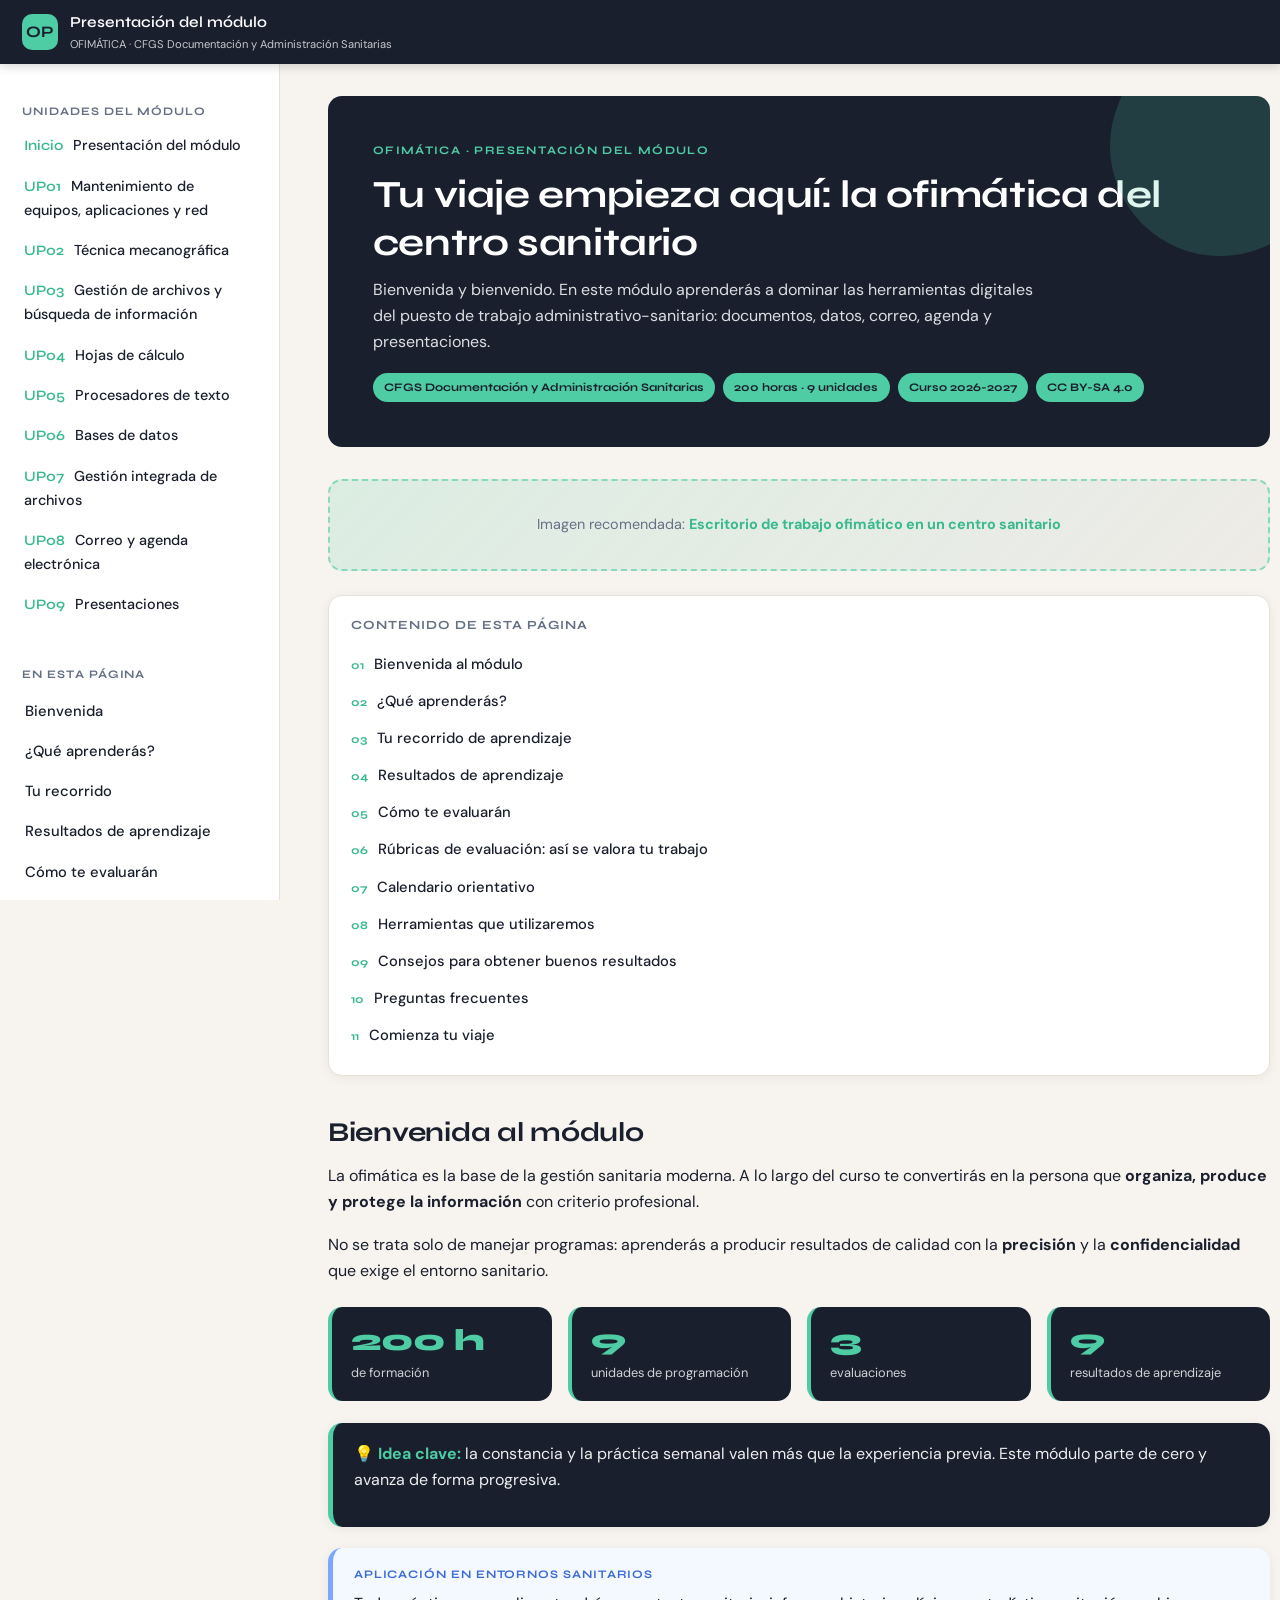
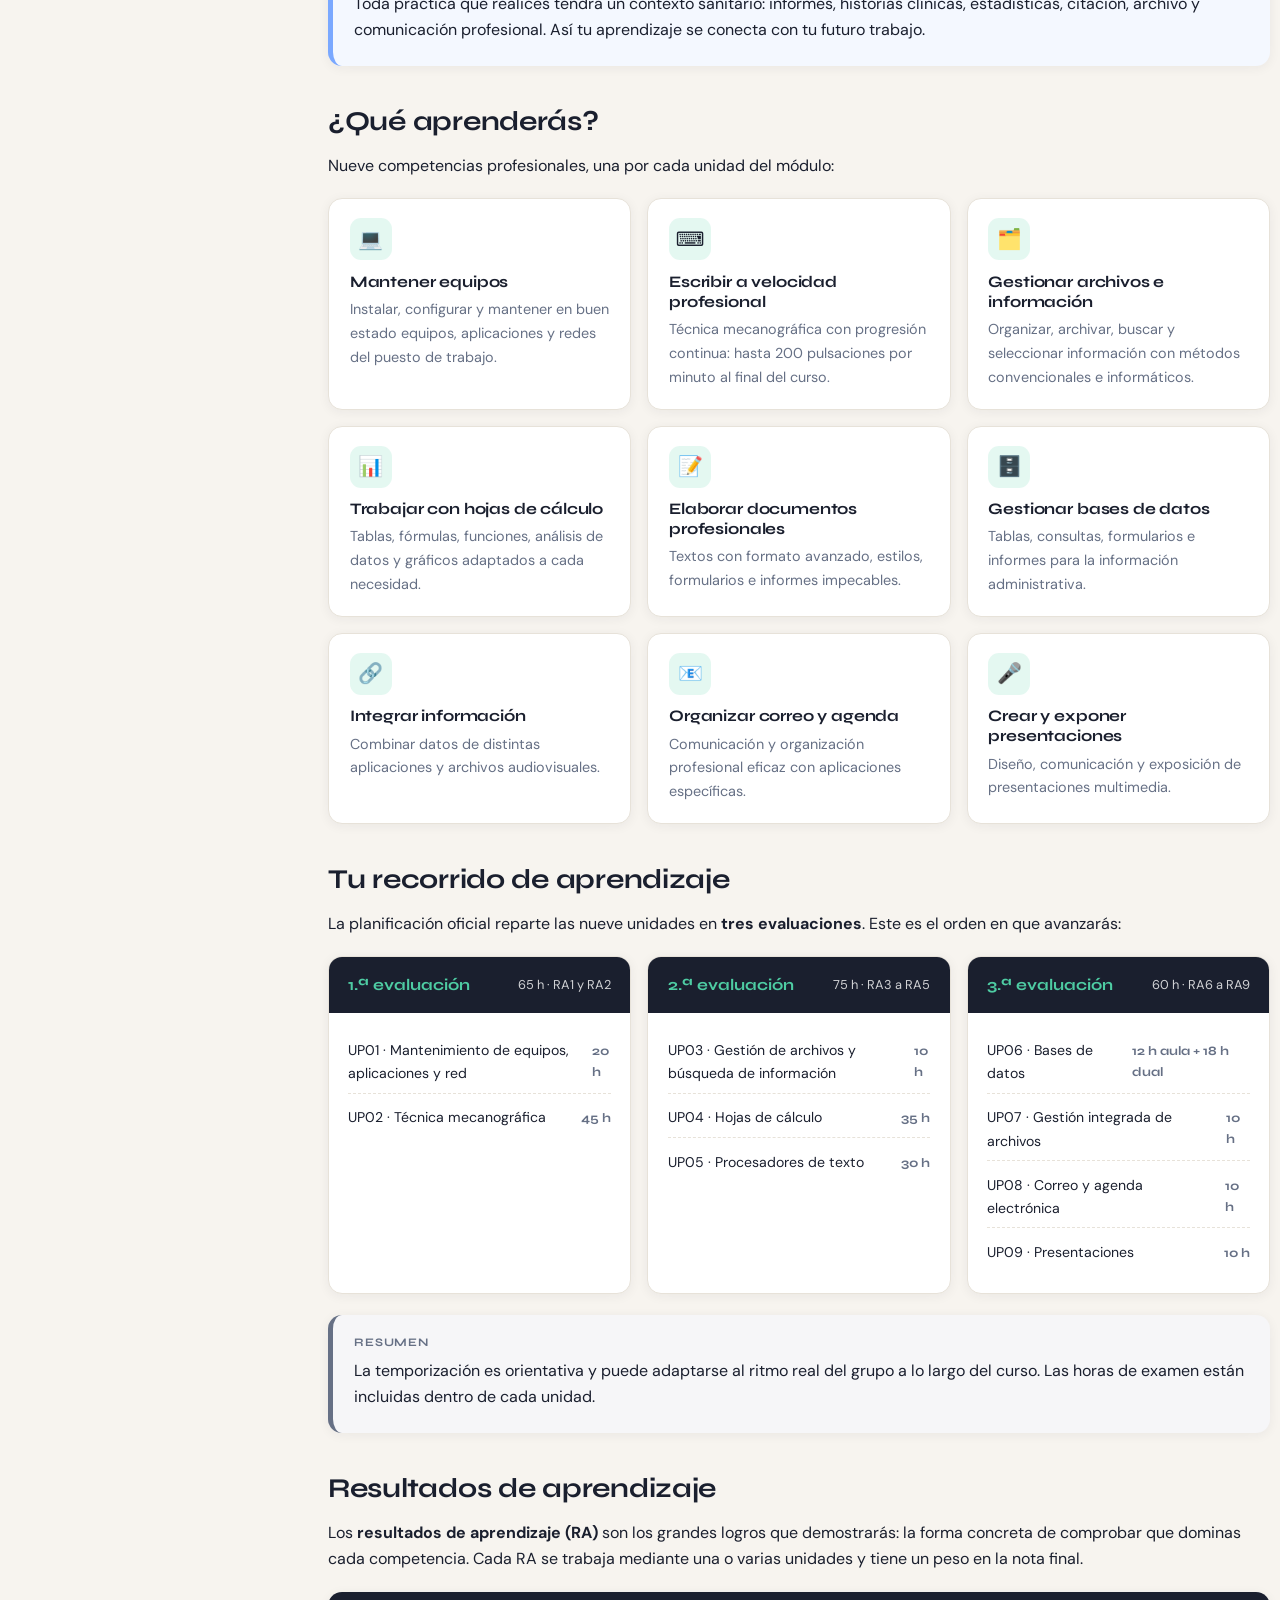
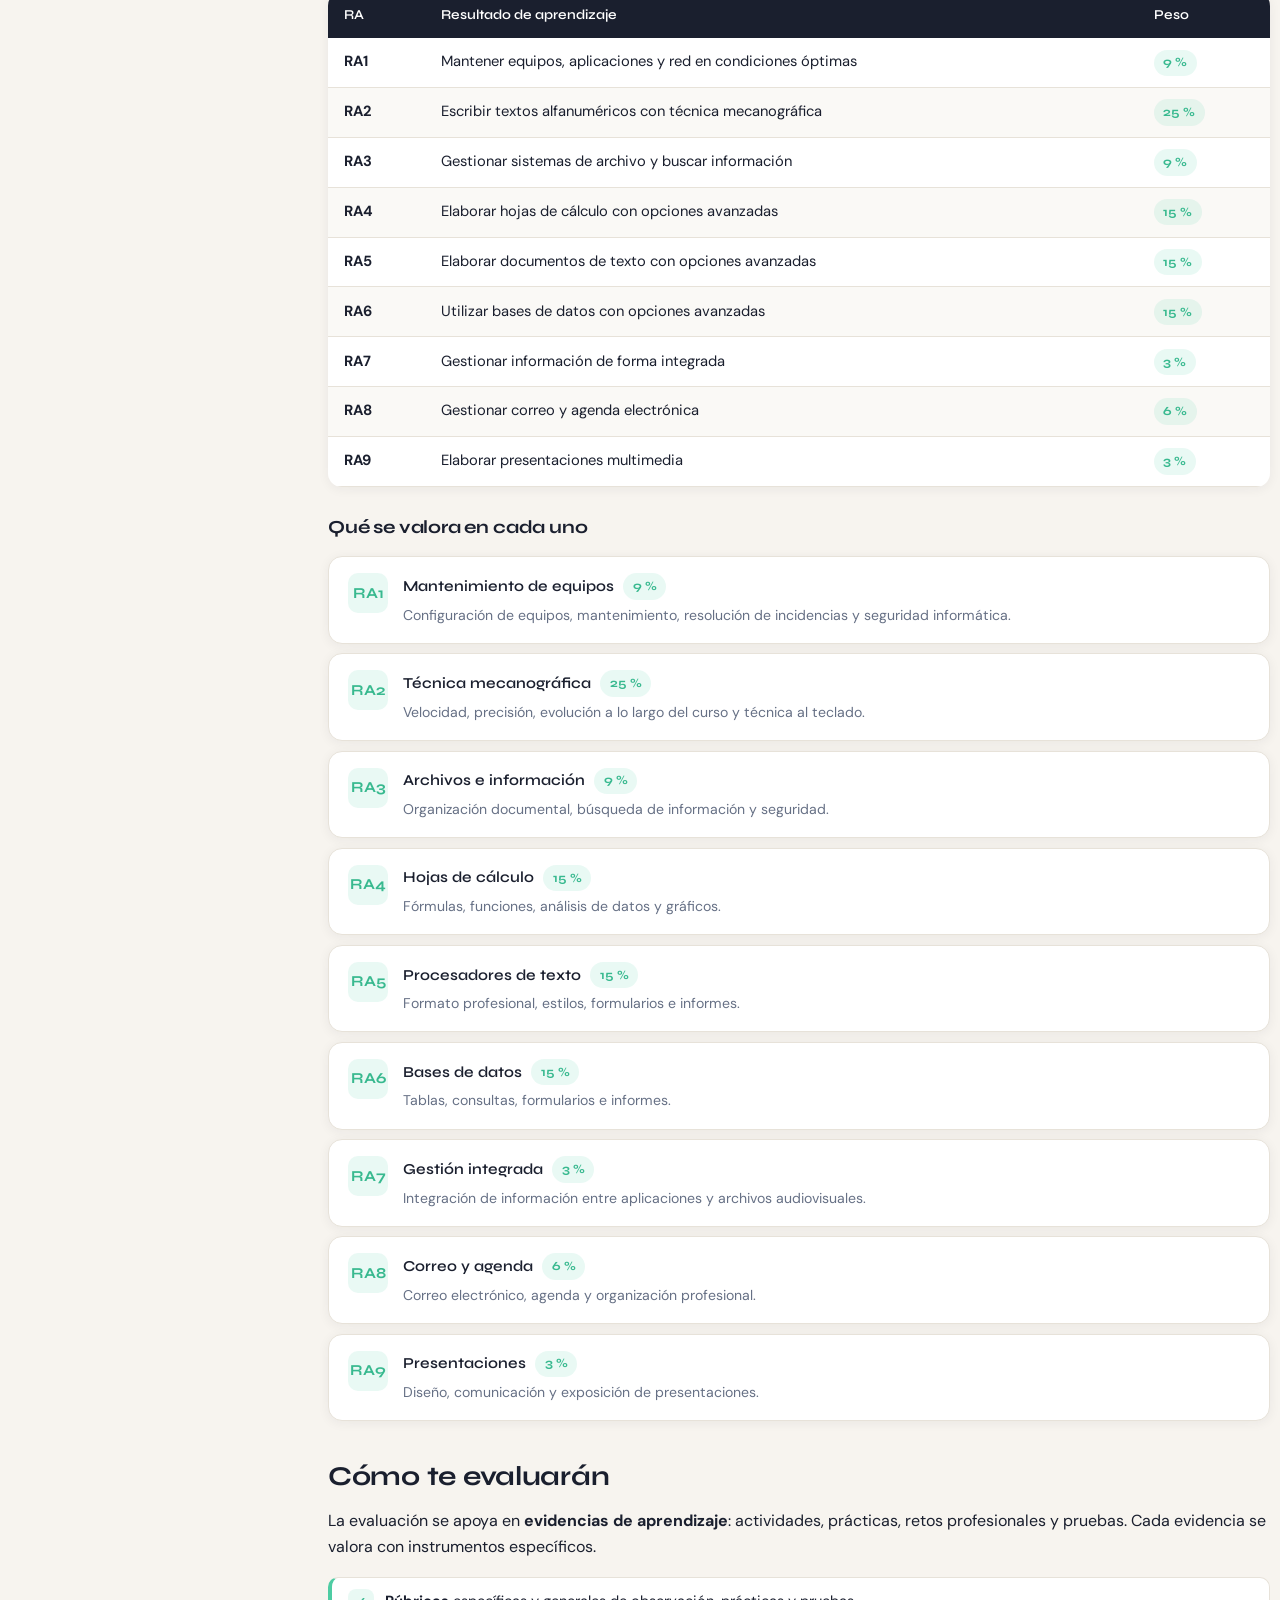
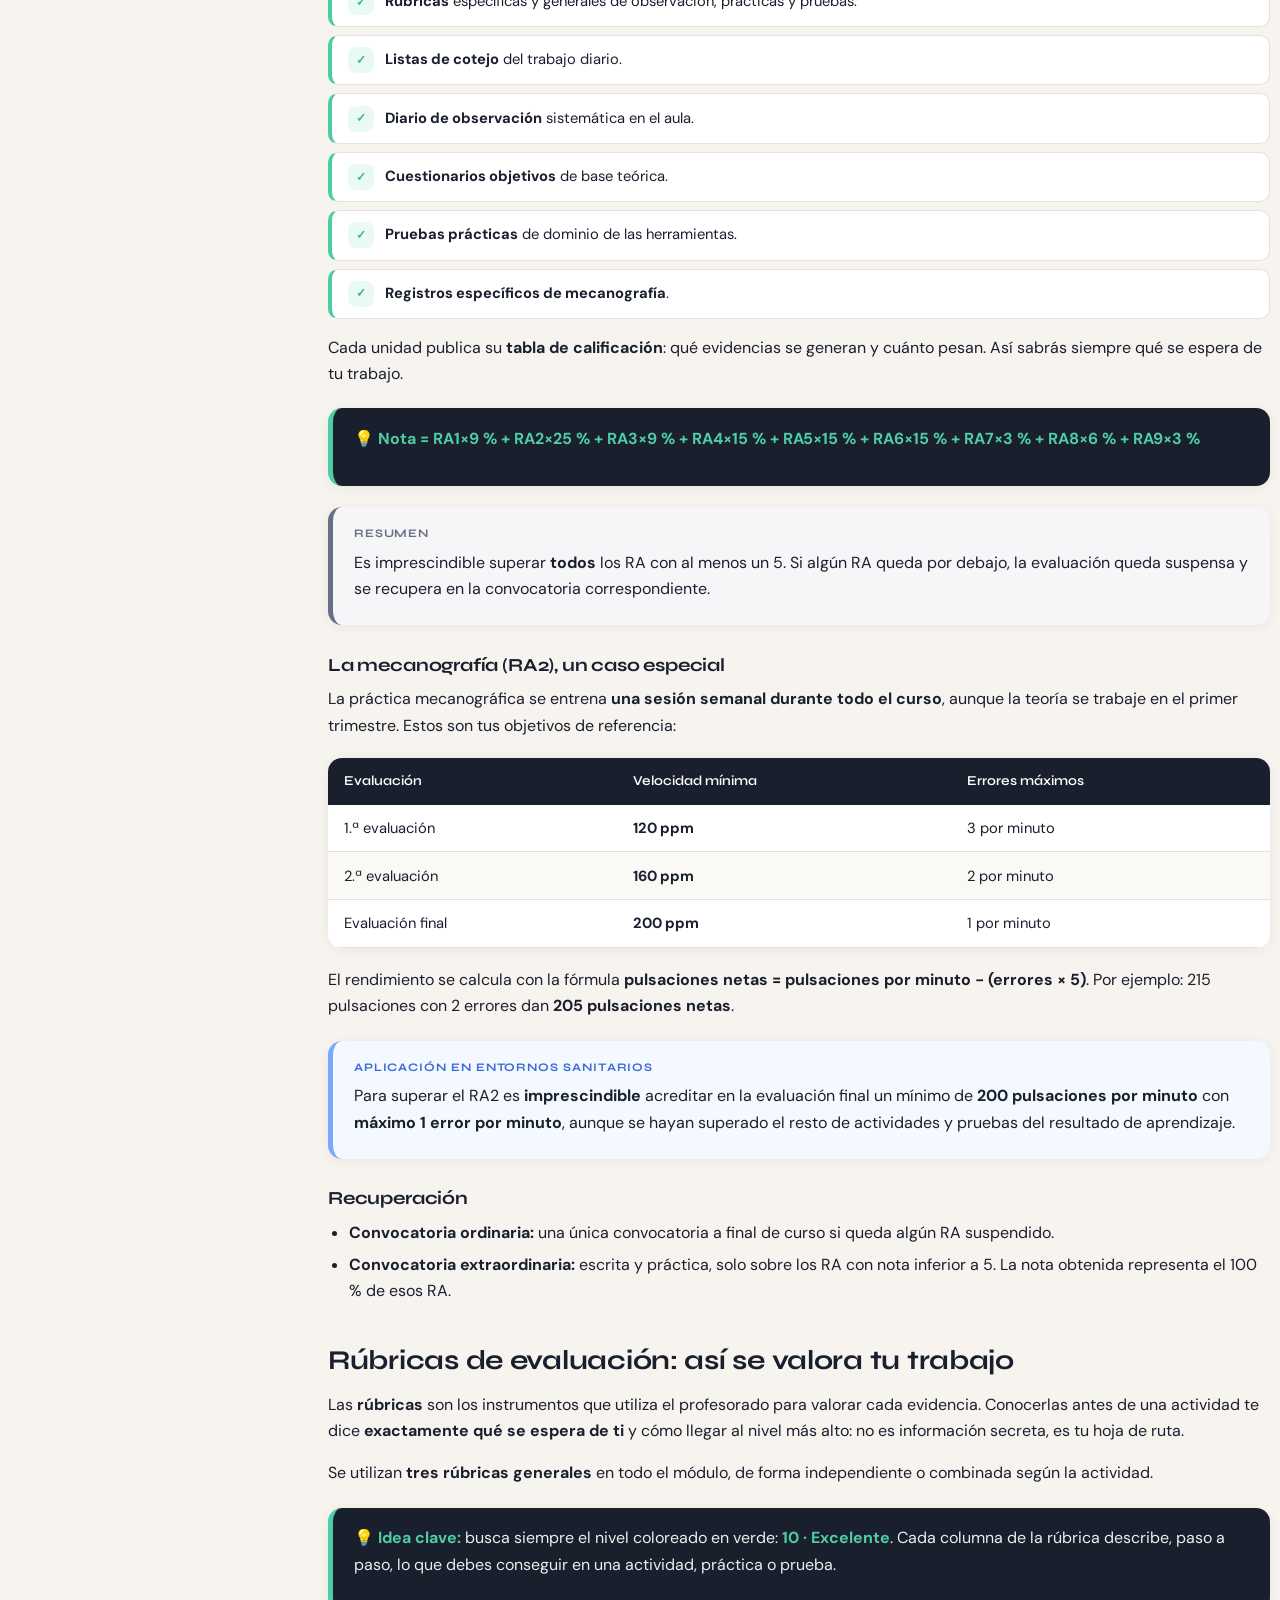
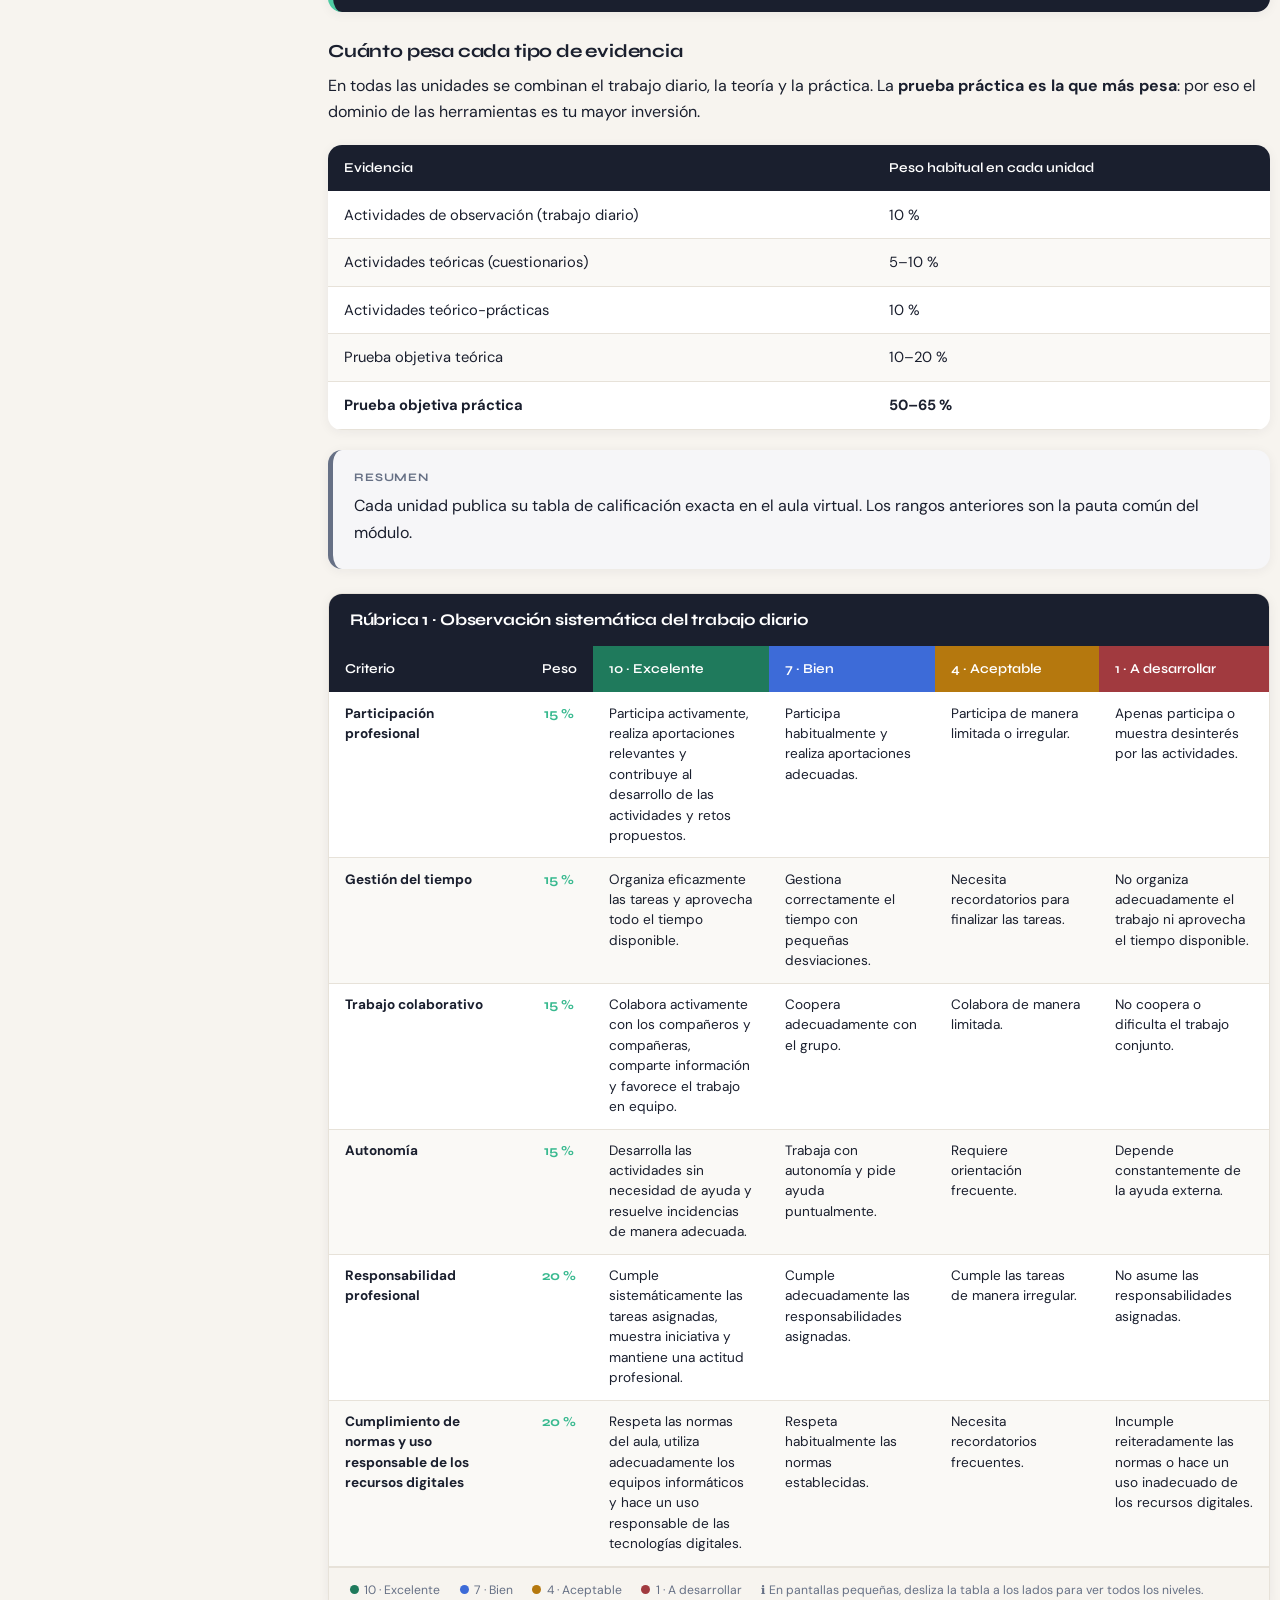
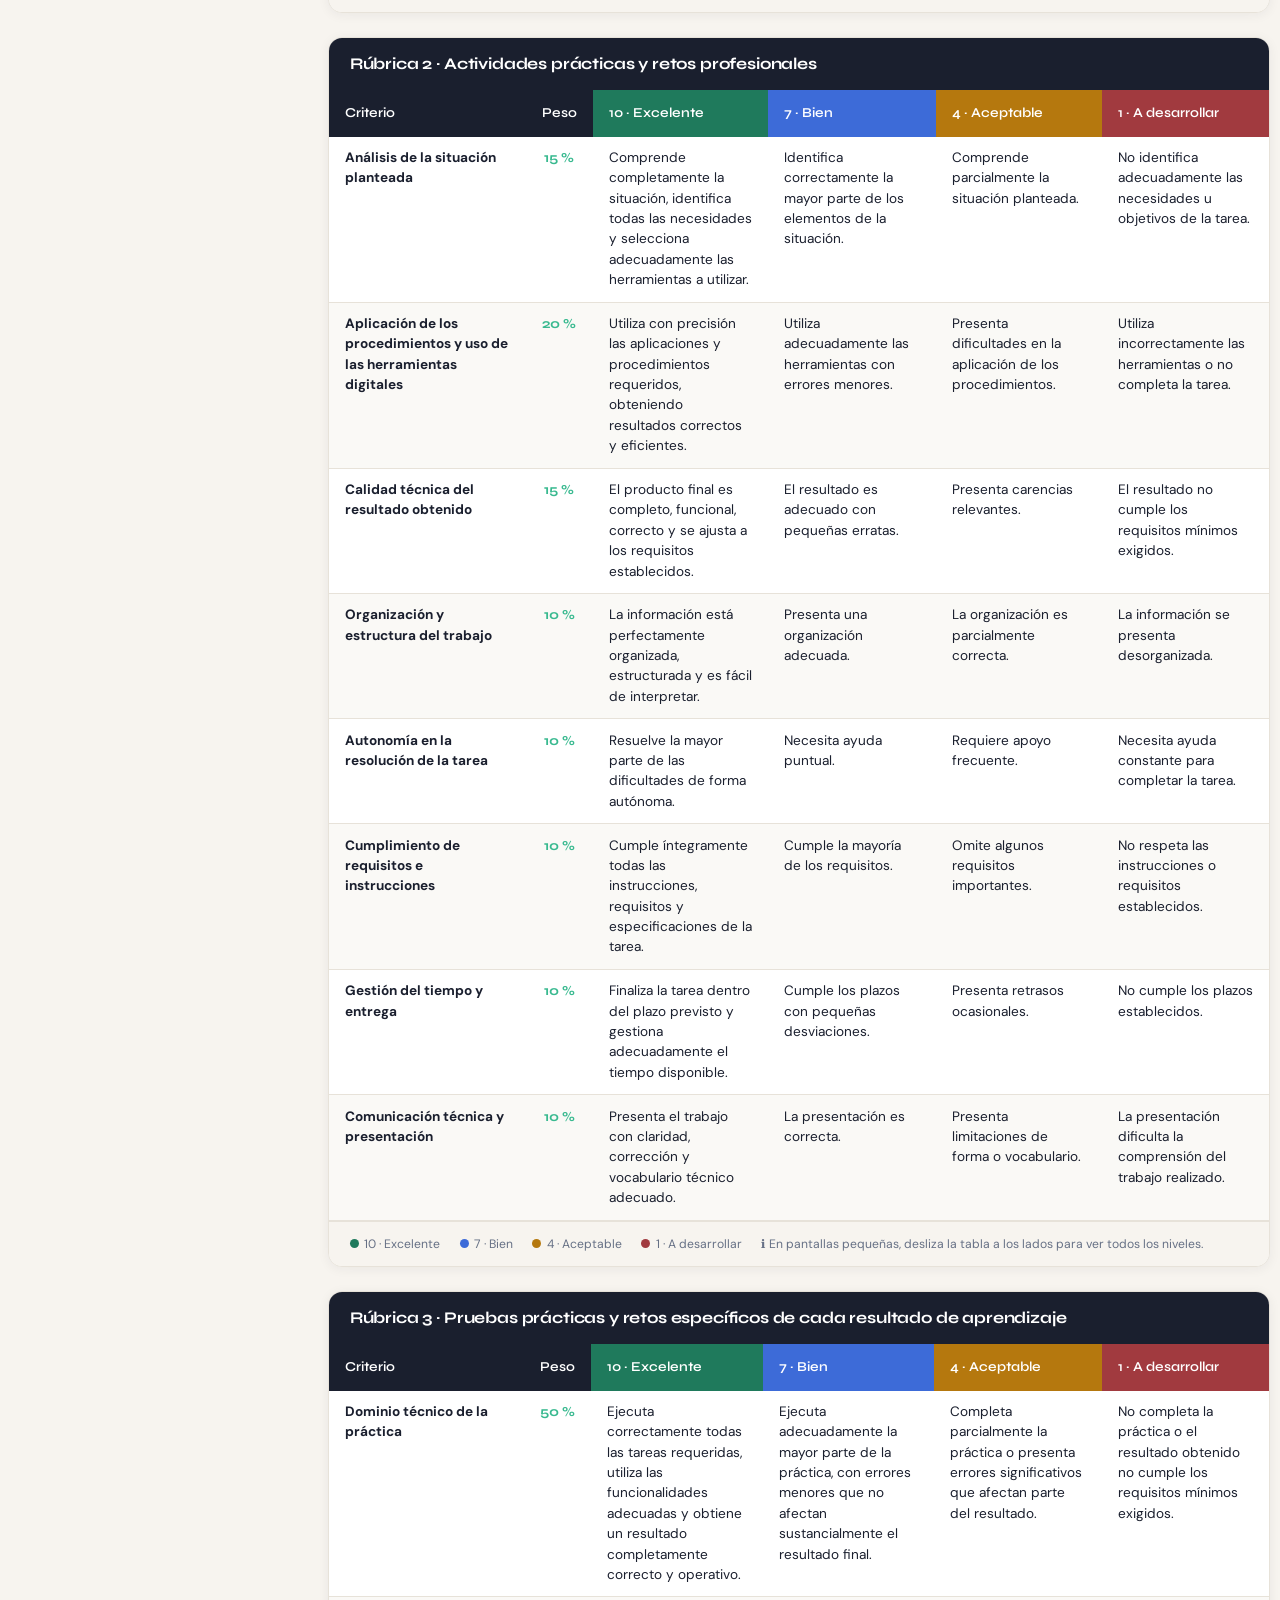
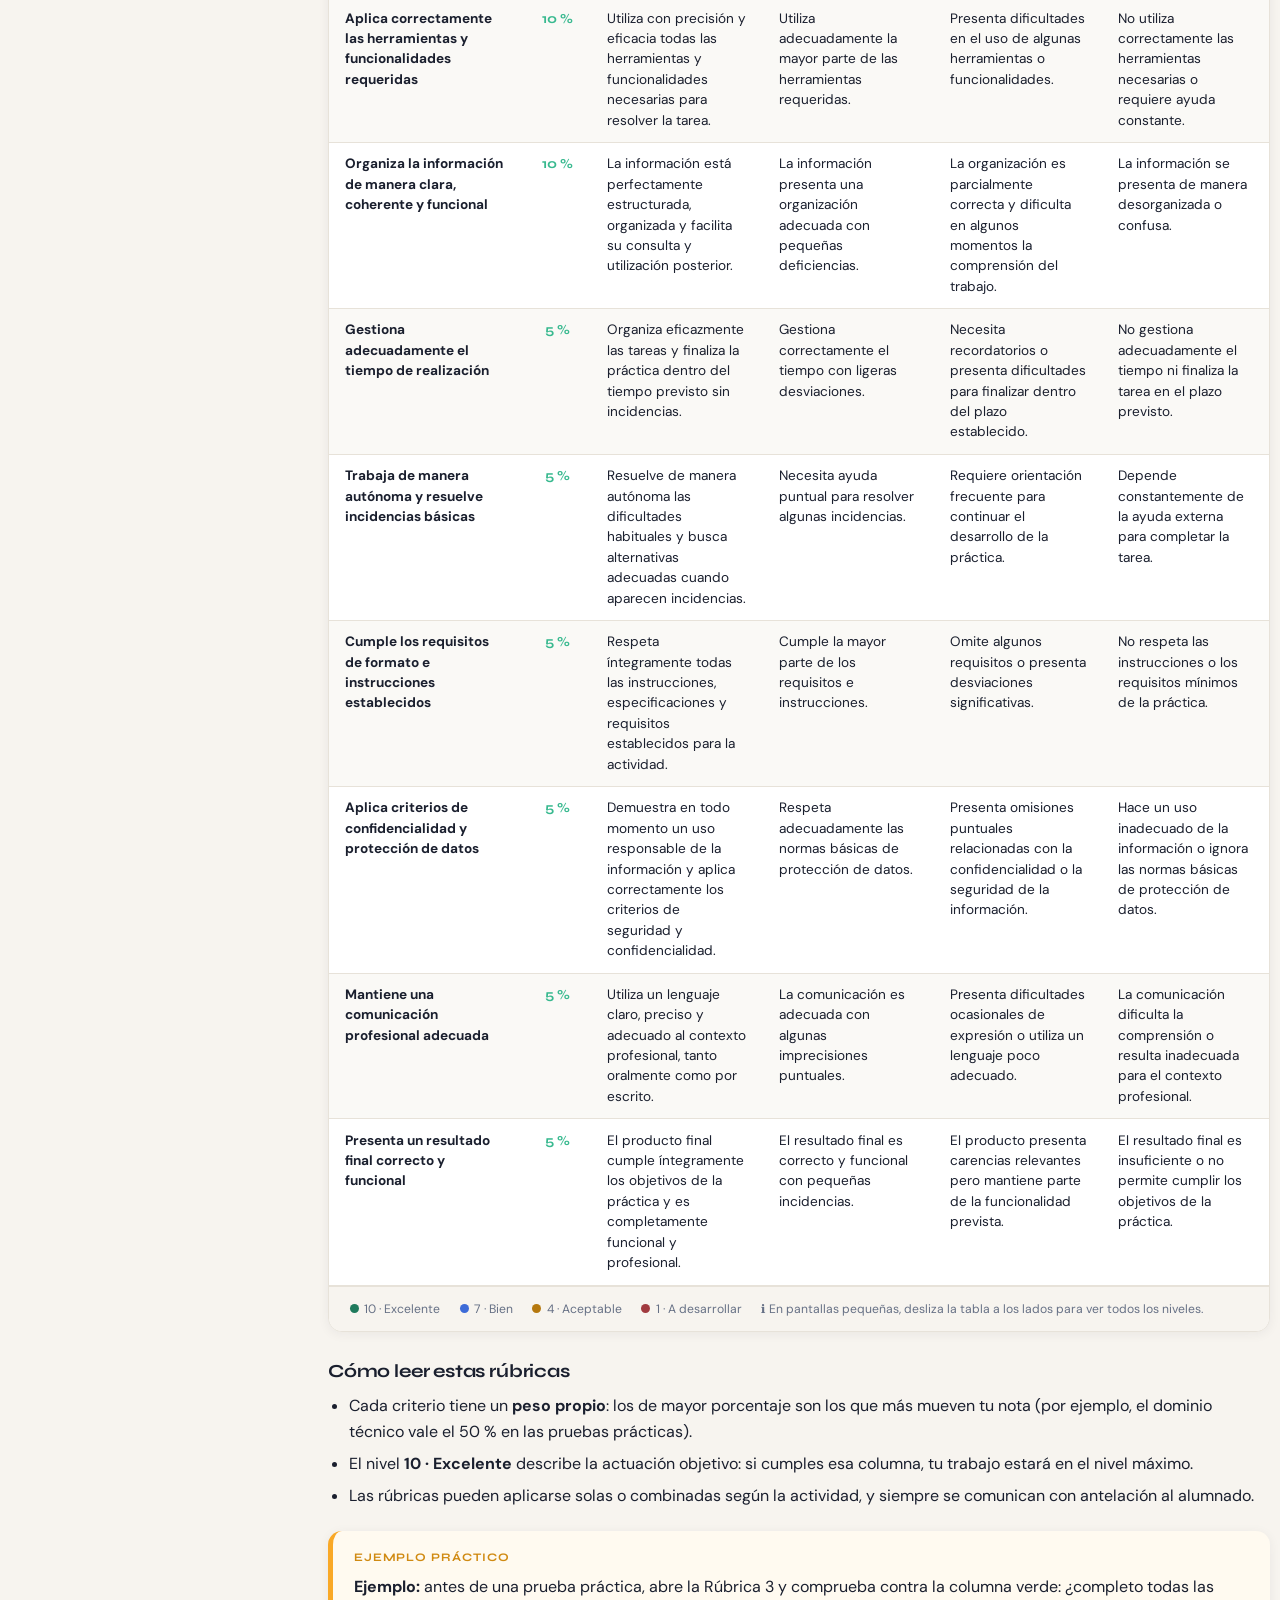
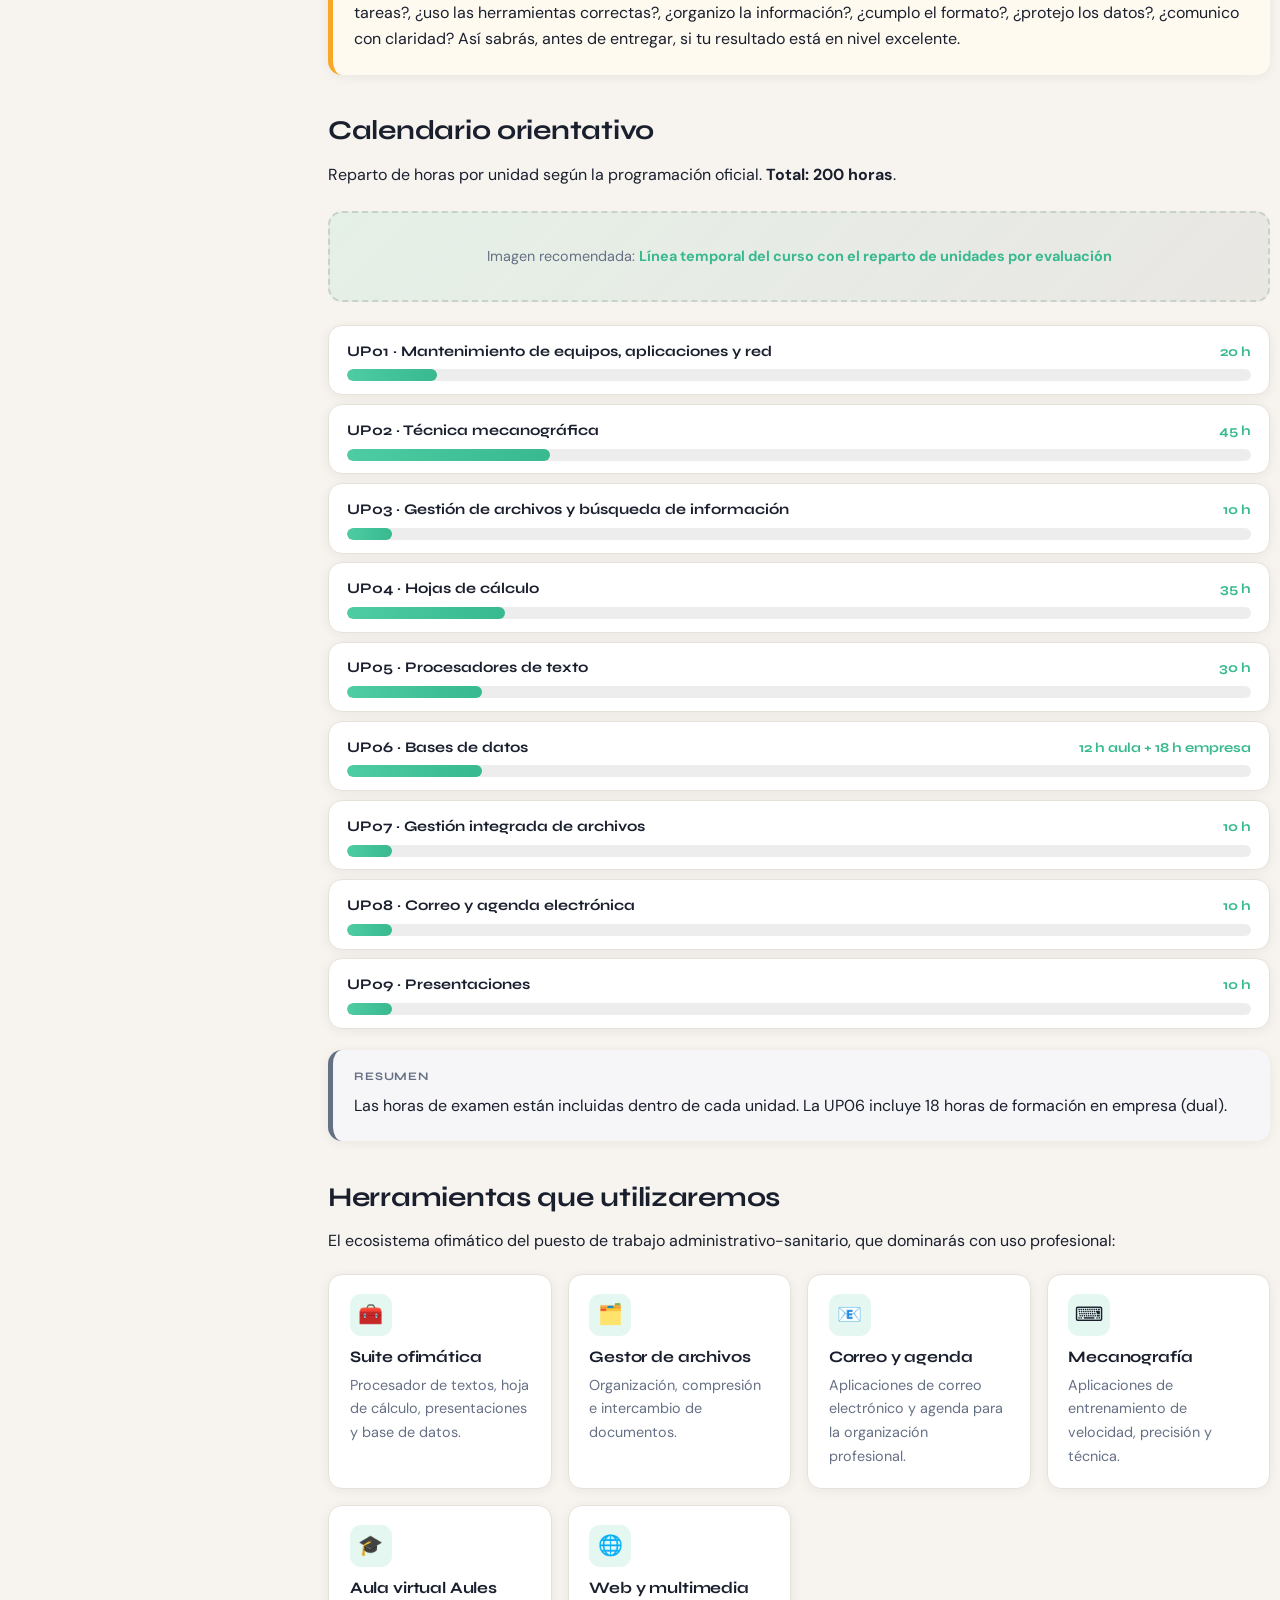
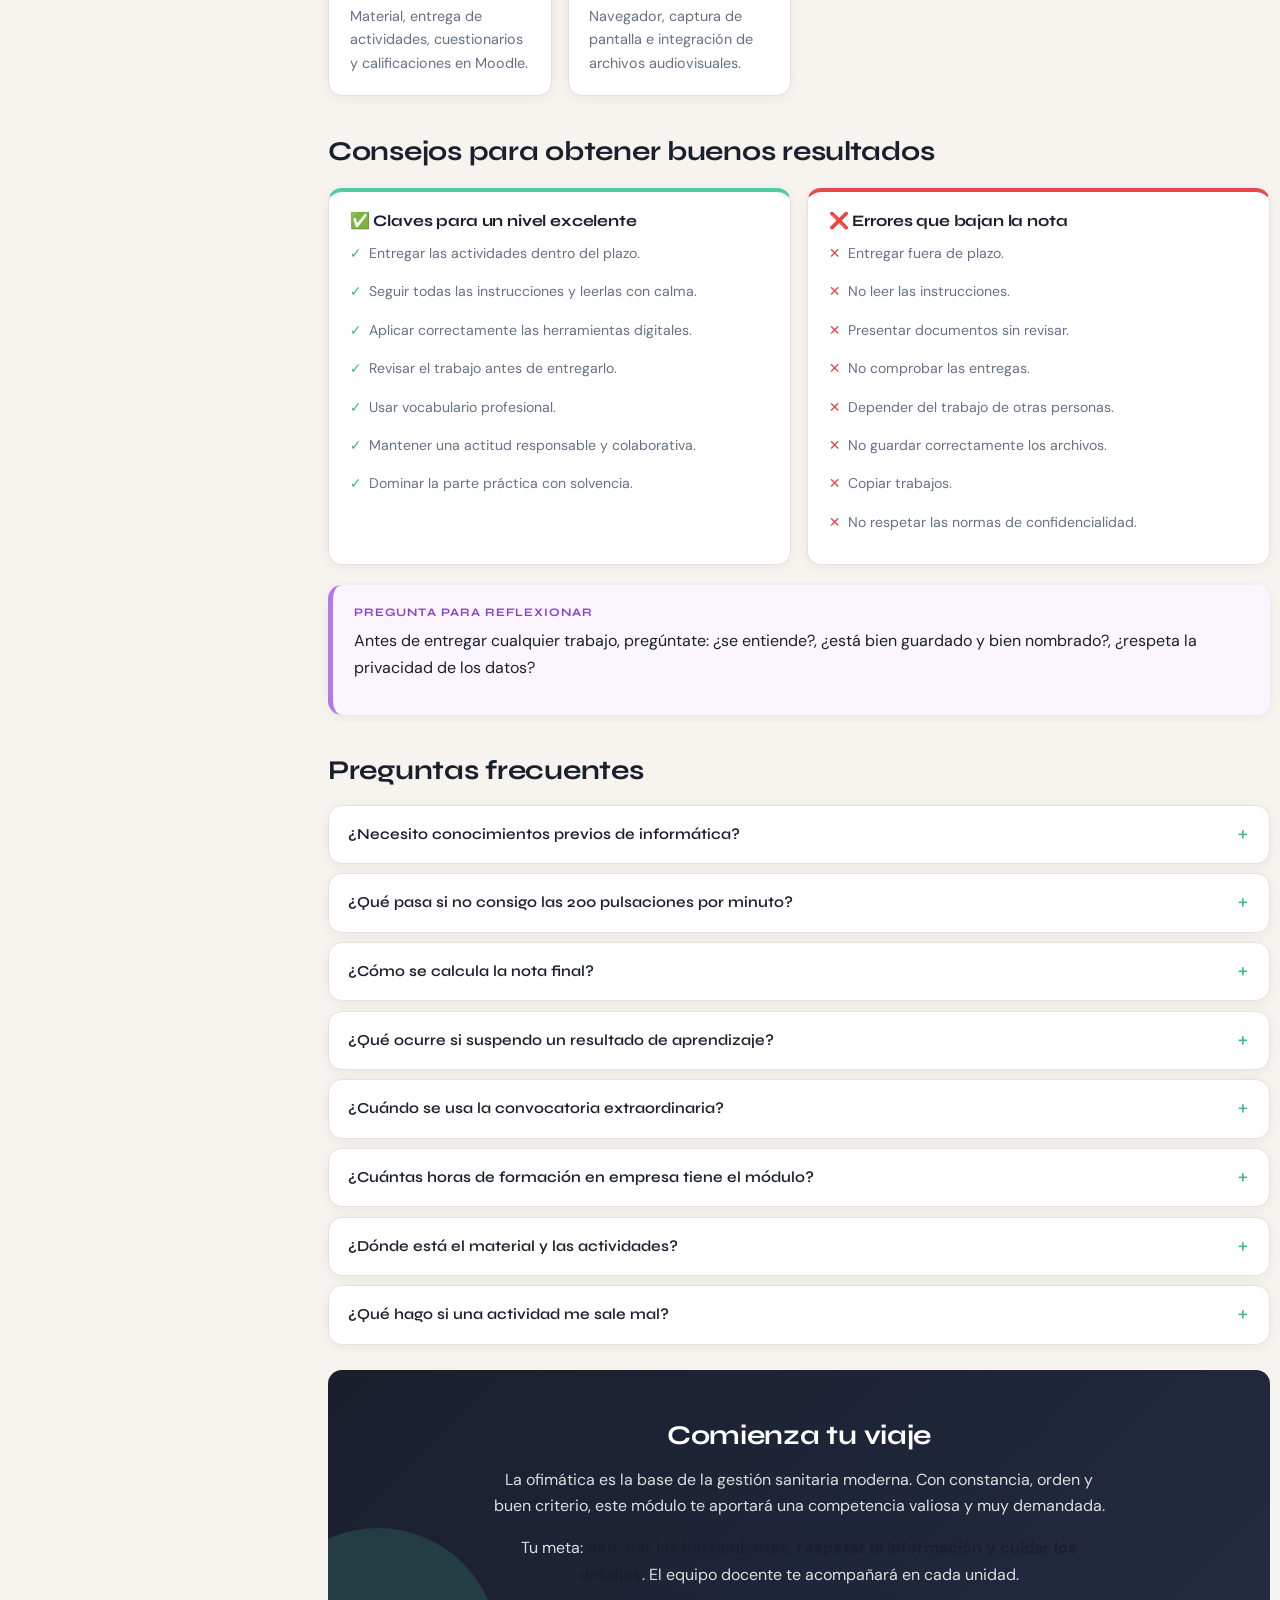
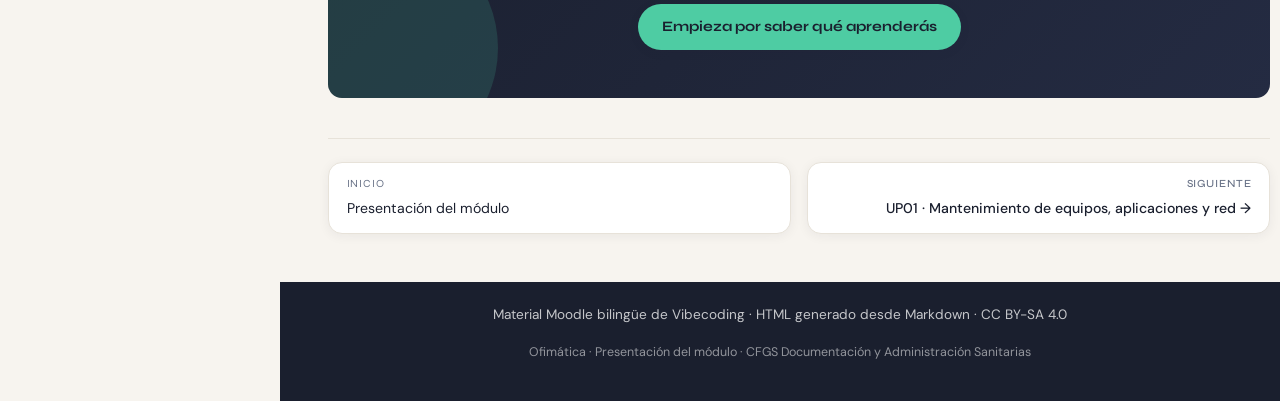
==== index.html @ 54df32d4 "Presentación del módulo OPI · portada (200 h · 9 UP)" ====
<!DOCTYPE html>
<html lang="es">
<head>
  <meta charset="UTF-8">
  <meta name="viewport" content="width=device-width, initial-scale=1.0">
  <meta name="description" content="Presentación del módulo Ofimática (OPI). 200 horas. CFGS Documentación y Administración Sanitarias. Material Moodle bilingüe de Vibecoding.">
  <meta name="author" content="Noemí Celaya Mingot">
  <meta name="license" content="CC BY-SA 4.0">
  <title>Ofimática · Presentación del módulo</title>

  <link rel="preconnect" href="https://fonts.googleapis.com">
  <link rel="preconnect" href="https://fonts.gstatic.com" crossorigin>
  <link href="https://fonts.googleapis.com/css2?family=Syne:wght@500;600;700;800&family=DM+Sans:ital,opsz,wght@0,9..40,300;0,9..40,400;0,9..40,500;0,9..40,600;0,9..40,700;1,9..40,400&display=swap" rel="stylesheet">

  <link rel="stylesheet" href="css/estilos.css">

  <link rel="icon" type="image/svg+xml" href="data:image/svg+xml,%3Csvg xmlns='http://www.w3.org/2000/svg' viewBox='0 0 32 32'%3E%3Crect width='32' height='32' rx='8' fill='%231A1F2E'/%3E%3Ctext x='16' y='21' font-family='Syne,sans-serif' font-size='14' font-weight='700' fill='%234ECCA3' text-anchor='middle'%3EOP%3C/text%3E%3C/svg%3E">
</head>
<body>

  <header class="header">
    <div class="header__brand">
      <button class="header__menu-btn" id="btnMenu" aria-label="Abrir menú" aria-expanded="false" aria-controls="sidebar">☰</button>
      <a href="index.html">
        <span class="header__logo">OP</span>
        <span class="header__title">
          Presentación del módulo
          <small>OFIMÁTICA · CFGS Documentación y Administración Sanitarias</small>
        </span>
      </a>
    </div>
  </header>

  <div class="layout">

    <aside class="sidebar" id="sidebar" aria-label="Menú de navegación">
      <nav>
        <div class="sidebar__section">
          <div class="sidebar__label">Unidades del módulo</div>
          <ul class="sidebar__blocks">
            <li class="sidebar__block"><a href="index.html"><span>Inicio</span> Presentación del módulo</a></li>
            <li class="sidebar__block"><a href="#"><span>UP01</span> Mantenimiento de equipos, aplicaciones y red</a></li>
            <li class="sidebar__block"><a href="#"><span>UP02</span> Técnica mecanográfica</a></li>
            <li class="sidebar__block"><a href="#"><span>UP03</span> Gestión de archivos y búsqueda de información</a></li>
            <li class="sidebar__block"><a href="#"><span>UP04</span> Hojas de cálculo</a></li>
            <li class="sidebar__block"><a href="#"><span>UP05</span> Procesadores de texto</a></li>
            <li class="sidebar__block"><a href="#"><span>UP06</span> Bases de datos</a></li>
            <li class="sidebar__block"><a href="#"><span>UP07</span> Gestión integrada de archivos</a></li>
            <li class="sidebar__block"><a href="#"><span>UP08</span> Correo y agenda electrónica</a></li>
            <li class="sidebar__block"><a href="#"><span>UP09</span> Presentaciones</a></li>
          </ul>
        </div>
        <div class="sidebar__section">
          <div class="sidebar__label">En esta página</div>
          <a class="sidebar__link" href="#bienvenida">Bienvenida</a>
          <a class="sidebar__link" href="#que-aprenderas">¿Qué aprenderás?</a>
          <a class="sidebar__link" href="#recorrido">Tu recorrido</a>
          <a class="sidebar__link" href="#resultados">Resultados de aprendizaje</a>
          <a class="sidebar__link" href="#evaluacion">Cómo te evaluarán</a>
          <a class="sidebar__link" href="#rubricas">Rúbricas de evaluación</a>
          <a class="sidebar__link" href="#calendario">Calendario orientativo</a>
          <a class="sidebar__link" href="#herramientas">Herramientas</a>
          <a class="sidebar__link" href="#consejos">Consejos</a>
          <a class="sidebar__link" href="#faq">Preguntas frecuentes</a>
          <a class="sidebar__link" href="#viaje">Comienza tu viaje</a>
        </div>
      </nav>
      <div class="sidebar__footer">
        Material Moodle bilingüe de Vibecoding<br>
        HTML generado desde Markdown · CC BY-SA 4.0
      </div>
    </aside>

    <main class="main" id="main">

      <section class="hero">
        <div class="hero__kicker">Ofimática · Presentación del módulo</div>
        <h1>Tu viaje empieza aquí: la ofimática del centro sanitario</h1>
        <p>Bienvenida y bienvenido. En este módulo aprenderás a dominar las herramientas digitales del puesto de trabajo administrativo-sanitario: documentos, datos, correo, agenda y presentaciones.</p>
        <div class="hero__badges">
          <span class="hero__badge">CFGS Documentación y Administración Sanitarias</span>
          <span class="hero__badge">200 horas · 9 unidades</span>
          <span class="hero__badge">Curso 2026-2027</span>
          <span class="hero__badge">CC BY-SA 4.0</span>
        </div>
      </section>

      <!-- IMAGEN SUGERIDA: portada-bienvenida (imagen conceptual de escritorio sanitario digital) -->
      <div class="image-placeholder image-placeholder--hero">
        Imagen recomendada: <strong>Escritorio de trabajo ofimático en un centro sanitario</strong>
      </div>

      <div class="toc" id="toc-automatico"></div>

      <section id="bienvenida">
        <h2 id="bienvenida-h2">Bienvenida al módulo</h2>
        <p>La ofimática es la base de la gestión sanitaria moderna. A lo largo del curso te convertirás en la persona que <strong>organiza, produce y protege la información</strong> con criterio profesional.</p>
        <p>No se trata solo de manejar programas: aprenderás a producir resultados de calidad con la <strong>precisión</strong> y la <strong>confidencialidad</strong> que exige el entorno sanitario.</p>

        <div class="stat-grid" role="list" aria-label="Datos del módulo">
          <div class="stat" role="listitem">
            <span class="stat__num">200 h</span>
            <span class="stat__label">de formación</span>
          </div>
          <div class="stat" role="listitem">
            <span class="stat__num">9</span>
            <span class="stat__label">unidades de programación</span>
          </div>
          <div class="stat" role="listitem">
            <span class="stat__num">3</span>
            <span class="stat__label">evaluaciones</span>
          </div>
          <div class="stat" role="listitem">
            <span class="stat__num">9</span>
            <span class="stat__label">resultados de aprendizaje</span>
          </div>
        </div>

        <div class="callout callout--key">
          <p><strong>💡 Idea clave:</strong> la constancia y la práctica semanal valen más que la experiencia previa. Este módulo parte de cero y avanza de forma progresiva.</p>
        </div>

        <div class="callout callout--health">
          <p>Toda práctica que realices tendrá un contexto sanitario: informes, historias clínicas, estadísticas, citación, archivo y comunicación profesional. Así tu aprendizaje se conecta con tu futuro trabajo.</p>
        </div>
      </section>

      <section id="que-aprenderas">
        <h2 id="que-aprenderas-h2">¿Qué aprenderás?</h2>
        <p>Nueve competencias profesionales, una por cada unidad del módulo:</p>

        <div class="card-grid">
          <div class="card">
            <div class="card__icon">💻</div>
            <h3>Mantener equipos</h3>
            <p>Instalar, configurar y mantener en buen estado equipos, aplicaciones y redes del puesto de trabajo.</p>
          </div>
          <div class="card">
            <div class="card__icon">⌨️</div>
            <h3>Escribir a velocidad profesional</h3>
            <p>Técnica mecanográfica con progresión continua: hasta 200 pulsaciones por minuto al final del curso.</p>
          </div>
          <div class="card">
            <div class="card__icon">🗂️</div>
            <h3>Gestionar archivos e información</h3>
            <p>Organizar, archivar, buscar y seleccionar información con métodos convencionales e informáticos.</p>
          </div>
          <div class="card">
            <div class="card__icon">📊</div>
            <h3>Trabajar con hojas de cálculo</h3>
            <p>Tablas, fórmulas, funciones, análisis de datos y gráficos adaptados a cada necesidad.</p>
          </div>
          <div class="card">
            <div class="card__icon">📝</div>
            <h3>Elaborar documentos profesionales</h3>
            <p>Textos con formato avanzado, estilos, formularios e informes impecables.</p>
          </div>
          <div class="card">
            <div class="card__icon">🗄️</div>
            <h3>Gestionar bases de datos</h3>
            <p>Tablas, consultas, formularios e informes para la información administrativa.</p>
          </div>
          <div class="card">
            <div class="card__icon">🔗</div>
            <h3>Integrar información</h3>
            <p>Combinar datos de distintas aplicaciones y archivos audiovisuales.</p>
          </div>
          <div class="card">
            <div class="card__icon">📧</div>
            <h3>Organizar correo y agenda</h3>
            <p>Comunicación y organización profesional eficaz con aplicaciones específicas.</p>
          </div>
          <div class="card">
            <div class="card__icon">🎤</div>
            <h3>Crear y exponer presentaciones</h3>
            <p>Diseño, comunicación y exposición de presentaciones multimedia.</p>
          </div>
        </div>
      </section>

      <section id="recorrido">
        <h2 id="recorrido-h2">Tu recorrido de aprendizaje</h2>
        <p>La planificación oficial reparte las nueve unidades en <strong>tres evaluaciones</strong>. Este es el orden en que avanzarás:</p>

        <div class="eval-grid">
          <article class="eval-card">
            <div class="eval-card__head">
              <strong>1.ª evaluación</strong>
              <span>65 h · RA1 y RA2</span>
            </div>
            <div class="eval-card__body">
              <ul>
                <li><span>UP01 · Mantenimiento de equipos, aplicaciones y red</span><em>20 h</em></li>
                <li><span>UP02 · Técnica mecanográfica</span><em>45 h</em></li>
              </ul>
            </div>
          </article>
          <article class="eval-card">
            <div class="eval-card__head">
              <strong>2.ª evaluación</strong>
              <span>75 h · RA3 a RA5</span>
            </div>
            <div class="eval-card__body">
              <ul>
                <li><span>UP03 · Gestión de archivos y búsqueda de información</span><em>10 h</em></li>
                <li><span>UP04 · Hojas de cálculo</span><em>35 h</em></li>
                <li><span>UP05 · Procesadores de texto</span><em>30 h</em></li>
              </ul>
            </div>
          </article>
          <article class="eval-card">
            <div class="eval-card__head">
              <strong>3.ª evaluación</strong>
              <span>60 h · RA6 a RA9</span>
            </div>
            <div class="eval-card__body">
              <ul>
                <li><span>UP06 · Bases de datos</span><em>12 h aula + 18 h dual</em></li>
                <li><span>UP07 · Gestión integrada de archivos</span><em>10 h</em></li>
                <li><span>UP08 · Correo y agenda electrónica</span><em>10 h</em></li>
                <li><span>UP09 · Presentaciones</span><em>10 h</em></li>
              </ul>
            </div>
          </article>
        </div>

        <div class="callout callout--summary">
          <p>La temporización es orientativa y puede adaptarse al ritmo real del grupo a lo largo del curso. Las horas de examen están incluidas dentro de cada unidad.</p>
        </div>
      </section>

      <section id="resultados">
        <h2 id="resultados-h2">Resultados de aprendizaje</h2>
        <p>Los <strong>resultados de aprendizaje (RA)</strong> son los grandes logros que demostrarás: la forma concreta de comprobar que dominas cada competencia. Cada RA se trabaja mediante una o varias unidades y tiene un peso en la nota final.</p>

        <div class="table-wrap">
          <table aria-label="Pesos de los resultados de aprendizaje en la nota final">
            <thead>
              <tr>
                <th>RA</th>
                <th>Resultado de aprendizaje</th>
                <th>Peso</th>
              </tr>
            </thead>
            <tbody>
              <tr><td><strong>RA1</strong></td><td>Mantener equipos, aplicaciones y red en condiciones óptimas</td><td><span class="weight-badge">9 %</span></td></tr>
              <tr><td><strong>RA2</strong></td><td>Escribir textos alfanuméricos con técnica mecanográfica</td><td><span class="weight-badge">25 %</span></td></tr>
              <tr><td><strong>RA3</strong></td><td>Gestionar sistemas de archivo y buscar información</td><td><span class="weight-badge">9 %</span></td></tr>
              <tr><td><strong>RA4</strong></td><td>Elaborar hojas de cálculo con opciones avanzadas</td><td><span class="weight-badge">15 %</span></td></tr>
              <tr><td><strong>RA5</strong></td><td>Elaborar documentos de texto con opciones avanzadas</td><td><span class="weight-badge">15 %</span></td></tr>
              <tr><td><strong>RA6</strong></td><td>Utilizar bases de datos con opciones avanzadas</td><td><span class="weight-badge">15 %</span></td></tr>
              <tr><td><strong>RA7</strong></td><td>Gestionar información de forma integrada</td><td><span class="weight-badge">3 %</span></td></tr>
              <tr><td><strong>RA8</strong></td><td>Gestionar correo y agenda electrónica</td><td><span class="weight-badge">6 %</span></td></tr>
              <tr><td><strong>RA9</strong></td><td>Elaborar presentaciones multimedia</td><td><span class="weight-badge">3 %</span></td></tr>
            </tbody>
          </table>
        </div>

        <h3>Qué se valora en cada uno</h3>
        <ul class="ra-list">
          <li>
            <span class="ra-num">RA1</span>
            <div class="ra-body">
              <div class="ra-title"><span>Mantenimiento de equipos</span><span class="weight-badge">9 %</span></div>
              <p>Configuración de equipos, mantenimiento, resolución de incidencias y seguridad informática.</p>
            </div>
          </li>
          <li>
            <span class="ra-num">RA2</span>
            <div class="ra-body">
              <div class="ra-title"><span>Técnica mecanográfica</span><span class="weight-badge">25 %</span></div>
              <p>Velocidad, precisión, evolución a lo largo del curso y técnica al teclado.</p>
            </div>
          </li>
          <li>
            <span class="ra-num">RA3</span>
            <div class="ra-body">
              <div class="ra-title"><span>Archivos e información</span><span class="weight-badge">9 %</span></div>
              <p>Organización documental, búsqueda de información y seguridad.</p>
            </div>
          </li>
          <li>
            <span class="ra-num">RA4</span>
            <div class="ra-body">
              <div class="ra-title"><span>Hojas de cálculo</span><span class="weight-badge">15 %</span></div>
              <p>Fórmulas, funciones, análisis de datos y gráficos.</p>
            </div>
          </li>
          <li>
            <span class="ra-num">RA5</span>
            <div class="ra-body">
              <div class="ra-title"><span>Procesadores de texto</span><span class="weight-badge">15 %</span></div>
              <p>Formato profesional, estilos, formularios e informes.</p>
            </div>
          </li>
          <li>
            <span class="ra-num">RA6</span>
            <div class="ra-body">
              <div class="ra-title"><span>Bases de datos</span><span class="weight-badge">15 %</span></div>
              <p>Tablas, consultas, formularios e informes.</p>
            </div>
          </li>
          <li>
            <span class="ra-num">RA7</span>
            <div class="ra-body">
              <div class="ra-title"><span>Gestión integrada</span><span class="weight-badge">3 %</span></div>
              <p>Integración de información entre aplicaciones y archivos audiovisuales.</p>
            </div>
          </li>
          <li>
            <span class="ra-num">RA8</span>
            <div class="ra-body">
              <div class="ra-title"><span>Correo y agenda</span><span class="weight-badge">6 %</span></div>
              <p>Correo electrónico, agenda y organización profesional.</p>
            </div>
          </li>
          <li>
            <span class="ra-num">RA9</span>
            <div class="ra-body">
              <div class="ra-title"><span>Presentaciones</span><span class="weight-badge">3 %</span></div>
              <p>Diseño, comunicación y exposición de presentaciones.</p>
            </div>
          </li>
        </ul>
      </section>

      <section id="evaluacion">
        <h2 id="evaluacion-h2">Cómo te evaluarán</h2>
        <p>La evaluación se apoya en <strong>evidencias de aprendizaje</strong>: actividades, prácticas, retos profesionales y pruebas. Cada evidencia se valora con instrumentos específicos.</p>

        <ul class="ce-list">
          <li><span class="ce-letter">✓</span><span><strong>Rúbricas</strong> específicas y generales de observación, prácticas y pruebas.</span></li>
          <li><span class="ce-letter">✓</span><span><strong>Listas de cotejo</strong> del trabajo diario.</span></li>
          <li><span class="ce-letter">✓</span><span><strong>Diario de observación</strong> sistemática en el aula.</span></li>
          <li><span class="ce-letter">✓</span><span><strong>Cuestionarios objetivos</strong> de base teórica.</span></li>
          <li><span class="ce-letter">✓</span><span><strong>Pruebas prácticas</strong> de dominio de las herramientas.</span></li>
          <li><span class="ce-letter">✓</span><span><strong>Registros específicos de mecanografía</strong>.</span></li>
        </ul>

        <p>Cada unidad publica su <strong>tabla de calificación</strong>: qué evidencias se generan y cuánto pesan. Así sabrás siempre qué se espera de tu trabajo.</p>

        <div class="callout callout--key">
          <p><strong>💡 Nota = RA1×9 % + RA2×25 % + RA3×9 % + RA4×15 % + RA5×15 % + RA6×15 % + RA7×3 % + RA8×6 % + RA9×3 %</strong></p>
        </div>

        <div class="callout callout--summary">
          <p>Es imprescindible superar <strong>todos</strong> los RA con al menos un 5. Si algún RA queda por debajo, la evaluación queda suspensa y se recupera en la convocatoria correspondiente.</p>
        </div>

        <h3>La mecanografía (RA2), un caso especial</h3>
        <p>La práctica mecanográfica se entrena <strong>una sesión semanal durante todo el curso</strong>, aunque la teoría se trabaje en el primer trimestre. Estos son tus objetivos de referencia:</p>

        <div class="table-wrap">
          <table aria-label="Objetivos de mecanografía por evaluación">
            <thead>
              <tr>
                <th>Evaluación</th>
                <th>Velocidad mínima</th>
                <th>Errores máximos</th>
              </tr>
            </thead>
            <tbody>
              <tr><td>1.ª evaluación</td><td><strong>120 ppm</strong></td><td>3 por minuto</td></tr>
              <tr><td>2.ª evaluación</td><td><strong>160 ppm</strong></td><td>2 por minuto</td></tr>
              <tr><td>Evaluación final</td><td><strong>200 ppm</strong></td><td>1 por minuto</td></tr>
            </tbody>
          </table>
        </div>

        <p>El rendimiento se calcula con la fórmula <strong>pulsaciones netas = pulsaciones por minuto − (errores × 5)</strong>. Por ejemplo: 215 pulsaciones con 2 errores dan <strong>205 pulsaciones netas</strong>.</p>

        <div class="callout callout--health">
          <p>Para superar el RA2 es <strong>imprescindible</strong> acreditar en la evaluación final un mínimo de <strong>200 pulsaciones por minuto</strong> con <strong>máximo 1 error por minuto</strong>, aunque se hayan superado el resto de actividades y pruebas del resultado de aprendizaje.</p>
        </div>

        <h3>Recuperación</h3>
        <ul>
          <li><strong>Convocatoria ordinaria:</strong> una única convocatoria a final de curso si queda algún RA suspendido.</li>
          <li><strong>Convocatoria extraordinaria:</strong> escrita y práctica, solo sobre los RA con nota inferior a 5. La nota obtenida representa el 100 % de esos RA.</li>
        </ul>
      </section>

      <section id="rubricas">
        <h2 id="rubricas-h2">Rúbricas de evaluación: así se valora tu trabajo</h2>
        <p>Las <strong>rúbricas</strong> son los instrumentos que utiliza el profesorado para valorar cada evidencia. Conocerlas antes de una actividad te dice <strong>exactamente qué se espera de ti</strong> y cómo llegar al nivel más alto: no es información secreta, es tu hoja de ruta.</p>
        <p>Se utilizan <strong>tres rúbricas generales</strong> en todo el módulo, de forma independiente o combinada según la actividad.</p>

        <div class="callout callout--key">
          <p><strong>💡 Idea clave:</strong> busca siempre el nivel coloreado en verde: <strong>10 · Excelente</strong>. Cada columna de la rúbrica describe, paso a paso, lo que debes conseguir en una actividad, práctica o prueba.</p>
        </div>

        <h3>Cuánto pesa cada tipo de evidencia</h3>
        <p>En todas las unidades se combinan el trabajo diario, la teoría y la práctica. La <strong>prueba práctica es la que más pesa</strong>: por eso el dominio de las herramientas es tu mayor inversión.</p>

        <div class="table-wrap">
          <table aria-label="Peso habitual de cada tipo de evidencia en las unidades del módulo">
            <thead>
              <tr>
                <th>Evidencia</th>
                <th>Peso habitual en cada unidad</th>
              </tr>
            </thead>
            <tbody>
              <tr><td>Actividades de observación (trabajo diario)</td><td>10 %</td></tr>
              <tr><td>Actividades teóricas (cuestionarios)</td><td>5–10 %</td></tr>
              <tr><td>Actividades teórico-prácticas</td><td>10 %</td></tr>
              <tr><td>Prueba objetiva teórica</td><td>10–20 %</td></tr>
              <tr><td><strong>Prueba objetiva práctica</strong></td><td><strong>50–65 %</strong></td></tr>
            </tbody>
          </table>
        </div>

        <div class="callout callout--summary">
          <p>Cada unidad publica su tabla de calificación exacta en el aula virtual. Los rangos anteriores son la pauta común del módulo.</p>
        </div>

        <article class="rubric">
          <div class="rubric__head">
            <h3>Rúbrica 1 · Observación sistemática del trabajo diario</h3>
          </div>
          <div class="table-wrap">
            <table aria-label="Rúbrica 1: observación sistemática del trabajo diario">
              <thead>
                <tr>
                  <th class="c-criterio" scope="col">Criterio</th>
                  <th class="c-peso" scope="col">Peso</th>
                  <th class="c-nivel c-10" scope="col">10 · Excelente</th>
                  <th class="c-nivel c-7" scope="col">7 · Bien</th>
                  <th class="c-nivel c-4" scope="col">4 · Aceptable</th>
                  <th class="c-nivel c-1" scope="col">1 · A desarrollar</th>
                </tr>
              </thead>
              <tbody>
                <tr>
                  <td><strong>Participación profesional</strong></td>
                  <td class="c-peso">15 %</td>
                  <td>Participa activamente, realiza aportaciones relevantes y contribuye al desarrollo de las actividades y retos propuestos.</td>
                  <td>Participa habitualmente y realiza aportaciones adecuadas.</td>
                  <td>Participa de manera limitada o irregular.</td>
                  <td>Apenas participa o muestra desinterés por las actividades.</td>
                </tr>
                <tr>
                  <td><strong>Gestión del tiempo</strong></td>
                  <td class="c-peso">15 %</td>
                  <td>Organiza eficazmente las tareas y aprovecha todo el tiempo disponible.</td>
                  <td>Gestiona correctamente el tiempo con pequeñas desviaciones.</td>
                  <td>Necesita recordatorios para finalizar las tareas.</td>
                  <td>No organiza adecuadamente el trabajo ni aprovecha el tiempo disponible.</td>
                </tr>
                <tr>
                  <td><strong>Trabajo colaborativo</strong></td>
                  <td class="c-peso">15 %</td>
                  <td>Colabora activamente con los compañeros y compañeras, comparte información y favorece el trabajo en equipo.</td>
                  <td>Coopera adecuadamente con el grupo.</td>
                  <td>Colabora de manera limitada.</td>
                  <td>No coopera o dificulta el trabajo conjunto.</td>
                </tr>
                <tr>
                  <td><strong>Autonomía</strong></td>
                  <td class="c-peso">15 %</td>
                  <td>Desarrolla las actividades sin necesidad de ayuda y resuelve incidencias de manera adecuada.</td>
                  <td>Trabaja con autonomía y pide ayuda puntualmente.</td>
                  <td>Requiere orientación frecuente.</td>
                  <td>Depende constantemente de la ayuda externa.</td>
                </tr>
                <tr>
                  <td><strong>Responsabilidad profesional</strong></td>
                  <td class="c-peso">20 %</td>
                  <td>Cumple sistemáticamente las tareas asignadas, muestra iniciativa y mantiene una actitud profesional.</td>
                  <td>Cumple adecuadamente las responsabilidades asignadas.</td>
                  <td>Cumple las tareas de manera irregular.</td>
                  <td>No asume las responsabilidades asignadas.</td>
                </tr>
                <tr>
                  <td><strong>Cumplimiento de normas y uso responsable de los recursos digitales</strong></td>
                  <td class="c-peso">20 %</td>
                  <td>Respeta las normas del aula, utiliza adecuadamente los equipos informáticos y hace un uso responsable de las tecnologías digitales.</td>
                  <td>Respeta habitualmente las normas establecidas.</td>
                  <td>Necesita recordatorios frecuentes.</td>
                  <td>Incumple reiteradamente las normas o hace un uso inadecuado de los recursos digitales.</td>
                </tr>
              </tbody>
            </table>
          </div>
          <div class="rubric__levels">
            <span class="rubric__level rubric__level--10"><i></i> 10 · Excelente</span>
            <span class="rubric__level rubric__level--7"><i></i> 7 · Bien</span>
            <span class="rubric__level rubric__level--4"><i></i> 4 · Aceptable</span>
            <span class="rubric__level rubric__level--1"><i></i> 1 · A desarrollar</span>
            <span class="rubric__level">ℹ️ En pantallas pequeñas, desliza la tabla a los lados para ver todos los niveles.</span>
          </div>
        </article>

        <article class="rubric">
          <div class="rubric__head">
            <h3>Rúbrica 2 · Actividades prácticas y retos profesionales</h3>
          </div>
          <div class="table-wrap">
            <table aria-label="Rúbrica 2: actividades prácticas y retos profesionales">
              <thead>
                <tr>
                  <th class="c-criterio" scope="col">Criterio</th>
                  <th class="c-peso" scope="col">Peso</th>
                  <th class="c-nivel c-10" scope="col">10 · Excelente</th>
                  <th class="c-nivel c-7" scope="col">7 · Bien</th>
                  <th class="c-nivel c-4" scope="col">4 · Aceptable</th>
                  <th class="c-nivel c-1" scope="col">1 · A desarrollar</th>
                </tr>
              </thead>
              <tbody>
                <tr>
                  <td><strong>Análisis de la situación planteada</strong></td>
                  <td class="c-peso">15 %</td>
                  <td>Comprende completamente la situación, identifica todas las necesidades y selecciona adecuadamente las herramientas a utilizar.</td>
                  <td>Identifica correctamente la mayor parte de los elementos de la situación.</td>
                  <td>Comprende parcialmente la situación planteada.</td>
                  <td>No identifica adecuadamente las necesidades u objetivos de la tarea.</td>
                </tr>
                <tr>
                  <td><strong>Aplicación de los procedimientos y uso de las herramientas digitales</strong></td>
                  <td class="c-peso">20 %</td>
                  <td>Utiliza con precisión las aplicaciones y procedimientos requeridos, obteniendo resultados correctos y eficientes.</td>
                  <td>Utiliza adecuadamente las herramientas con errores menores.</td>
                  <td>Presenta dificultades en la aplicación de los procedimientos.</td>
                  <td>Utiliza incorrectamente las herramientas o no completa la tarea.</td>
                </tr>
                <tr>
                  <td><strong>Calidad técnica del resultado obtenido</strong></td>
                  <td class="c-peso">15 %</td>
                  <td>El producto final es completo, funcional, correcto y se ajusta a los requisitos establecidos.</td>
                  <td>El resultado es adecuado con pequeñas erratas.</td>
                  <td>Presenta carencias relevantes.</td>
                  <td>El resultado no cumple los requisitos mínimos exigidos.</td>
                </tr>
                <tr>
                  <td><strong>Organización y estructura del trabajo</strong></td>
                  <td class="c-peso">10 %</td>
                  <td>La información está perfectamente organizada, estructurada y es fácil de interpretar.</td>
                  <td>Presenta una organización adecuada.</td>
                  <td>La organización es parcialmente correcta.</td>
                  <td>La información se presenta desorganizada.</td>
                </tr>
                <tr>
                  <td><strong>Autonomía en la resolución de la tarea</strong></td>
                  <td class="c-peso">10 %</td>
                  <td>Resuelve la mayor parte de las dificultades de forma autónoma.</td>
                  <td>Necesita ayuda puntual.</td>
                  <td>Requiere apoyo frecuente.</td>
                  <td>Necesita ayuda constante para completar la tarea.</td>
                </tr>
                <tr>
                  <td><strong>Cumplimiento de requisitos e instrucciones</strong></td>
                  <td class="c-peso">10 %</td>
                  <td>Cumple íntegramente todas las instrucciones, requisitos y especificaciones de la tarea.</td>
                  <td>Cumple la mayoría de los requisitos.</td>
                  <td>Omite algunos requisitos importantes.</td>
                  <td>No respeta las instrucciones o requisitos establecidos.</td>
                </tr>
                <tr>
                  <td><strong>Gestión del tiempo y entrega</strong></td>
                  <td class="c-peso">10 %</td>
                  <td>Finaliza la tarea dentro del plazo previsto y gestiona adecuadamente el tiempo disponible.</td>
                  <td>Cumple los plazos con pequeñas desviaciones.</td>
                  <td>Presenta retrasos ocasionales.</td>
                  <td>No cumple los plazos establecidos.</td>
                </tr>
                <tr>
                  <td><strong>Comunicación técnica y presentación</strong></td>
                  <td class="c-peso">10 %</td>
                  <td>Presenta el trabajo con claridad, corrección y vocabulario técnico adecuado.</td>
                  <td>La presentación es correcta.</td>
                  <td>Presenta limitaciones de forma o vocabulario.</td>
                  <td>La presentación dificulta la comprensión del trabajo realizado.</td>
                </tr>
              </tbody>
            </table>
          </div>
          <div class="rubric__levels">
            <span class="rubric__level rubric__level--10"><i></i> 10 · Excelente</span>
            <span class="rubric__level rubric__level--7"><i></i> 7 · Bien</span>
            <span class="rubric__level rubric__level--4"><i></i> 4 · Aceptable</span>
            <span class="rubric__level rubric__level--1"><i></i> 1 · A desarrollar</span>
            <span class="rubric__level">ℹ️ En pantallas pequeñas, desliza la tabla a los lados para ver todos los niveles.</span>
          </div>
        </article>

        <article class="rubric">
          <div class="rubric__head">
            <h3>Rúbrica 3 · Pruebas prácticas y retos específicos de cada resultado de aprendizaje</h3>
          </div>
          <div class="table-wrap">
            <table aria-label="Rúbrica 3: pruebas prácticas y retos específicos de cada resultado de aprendizaje">
              <thead>
                <tr>
                  <th class="c-criterio" scope="col">Criterio</th>
                  <th class="c-peso" scope="col">Peso</th>
                  <th class="c-nivel c-10" scope="col">10 · Excelente</th>
                  <th class="c-nivel c-7" scope="col">7 · Bien</th>
                  <th class="c-nivel c-4" scope="col">4 · Aceptable</th>
                  <th class="c-nivel c-1" scope="col">1 · A desarrollar</th>
                </tr>
              </thead>
              <tbody>
                <tr>
                  <td><strong>Dominio técnico de la práctica</strong></td>
                  <td class="c-peso">50 %</td>
                  <td>Ejecuta correctamente todas las tareas requeridas, utiliza las funcionalidades adecuadas y obtiene un resultado completamente correcto y operativo.</td>
                  <td>Ejecuta adecuadamente la mayor parte de la práctica, con errores menores que no afectan sustancialmente el resultado final.</td>
                  <td>Completa parcialmente la práctica o presenta errores significativos que afectan parte del resultado.</td>
                  <td>No completa la práctica o el resultado obtenido no cumple los requisitos mínimos exigidos.</td>
                </tr>
                <tr>
                  <td><strong>Aplica correctamente las herramientas y funcionalidades requeridas</strong></td>
                  <td class="c-peso">10 %</td>
                  <td>Utiliza con precisión y eficacia todas las herramientas y funcionalidades necesarias para resolver la tarea.</td>
                  <td>Utiliza adecuadamente la mayor parte de las herramientas requeridas.</td>
                  <td>Presenta dificultades en el uso de algunas herramientas o funcionalidades.</td>
                  <td>No utiliza correctamente las herramientas necesarias o requiere ayuda constante.</td>
                </tr>
                <tr>
                  <td><strong>Organiza la información de manera clara, coherente y funcional</strong></td>
                  <td class="c-peso">10 %</td>
                  <td>La información está perfectamente estructurada, organizada y facilita su consulta y utilización posterior.</td>
                  <td>La información presenta una organización adecuada con pequeñas deficiencias.</td>
                  <td>La organización es parcialmente correcta y dificulta en algunos momentos la comprensión del trabajo.</td>
                  <td>La información se presenta de manera desorganizada o confusa.</td>
                </tr>
                <tr>
                  <td><strong>Gestiona adecuadamente el tiempo de realización</strong></td>
                  <td class="c-peso">5 %</td>
                  <td>Organiza eficazmente las tareas y finaliza la práctica dentro del tiempo previsto sin incidencias.</td>
                  <td>Gestiona correctamente el tiempo con ligeras desviaciones.</td>
                  <td>Necesita recordatorios o presenta dificultades para finalizar dentro del plazo establecido.</td>
                  <td>No gestiona adecuadamente el tiempo ni finaliza la tarea en el plazo previsto.</td>
                </tr>
                <tr>
                  <td><strong>Trabaja de manera autónoma y resuelve incidencias básicas</strong></td>
                  <td class="c-peso">5 %</td>
                  <td>Resuelve de manera autónoma las dificultades habituales y busca alternativas adecuadas cuando aparecen incidencias.</td>
                  <td>Necesita ayuda puntual para resolver algunas incidencias.</td>
                  <td>Requiere orientación frecuente para continuar el desarrollo de la práctica.</td>
                  <td>Depende constantemente de la ayuda externa para completar la tarea.</td>
                </tr>
                <tr>
                  <td><strong>Cumple los requisitos de formato e instrucciones establecidos</strong></td>
                  <td class="c-peso">5 %</td>
                  <td>Respeta íntegramente todas las instrucciones, especificaciones y requisitos establecidos para la actividad.</td>
                  <td>Cumple la mayor parte de los requisitos e instrucciones.</td>
                  <td>Omite algunos requisitos o presenta desviaciones significativas.</td>
                  <td>No respeta las instrucciones o los requisitos mínimos de la práctica.</td>
                </tr>
                <tr>
                  <td><strong>Aplica criterios de confidencialidad y protección de datos</strong></td>
                  <td class="c-peso">5 %</td>
                  <td>Demuestra en todo momento un uso responsable de la información y aplica correctamente los criterios de seguridad y confidencialidad.</td>
                  <td>Respeta adecuadamente las normas básicas de protección de datos.</td>
                  <td>Presenta omisiones puntuales relacionadas con la confidencialidad o la seguridad de la información.</td>
                  <td>Hace un uso inadecuado de la información o ignora las normas básicas de protección de datos.</td>
                </tr>
                <tr>
                  <td><strong>Mantiene una comunicación profesional adecuada</strong></td>
                  <td class="c-peso">5 %</td>
                  <td>Utiliza un lenguaje claro, preciso y adecuado al contexto profesional, tanto oralmente como por escrito.</td>
                  <td>La comunicación es adecuada con algunas imprecisiones puntuales.</td>
                  <td>Presenta dificultades ocasionales de expresión o utiliza un lenguaje poco adecuado.</td>
                  <td>La comunicación dificulta la comprensión o resulta inadecuada para el contexto profesional.</td>
                </tr>
                <tr>
                  <td><strong>Presenta un resultado final correcto y funcional</strong></td>
                  <td class="c-peso">5 %</td>
                  <td>El producto final cumple íntegramente los objetivos de la práctica y es completamente funcional y profesional.</td>
                  <td>El resultado final es correcto y funcional con pequeñas incidencias.</td>
                  <td>El producto presenta carencias relevantes pero mantiene parte de la funcionalidad prevista.</td>
                  <td>El resultado final es insuficiente o no permite cumplir los objetivos de la práctica.</td>
                </tr>
              </tbody>
            </table>
          </div>
          <div class="rubric__levels">
            <span class="rubric__level rubric__level--10"><i></i> 10 · Excelente</span>
            <span class="rubric__level rubric__level--7"><i></i> 7 · Bien</span>
            <span class="rubric__level rubric__level--4"><i></i> 4 · Aceptable</span>
            <span class="rubric__level rubric__level--1"><i></i> 1 · A desarrollar</span>
            <span class="rubric__level">ℹ️ En pantallas pequeñas, desliza la tabla a los lados para ver todos los niveles.</span>
          </div>
        </article>

        <h3>Cómo leer estas rúbricas</h3>
        <ul>
          <li>Cada criterio tiene un <strong>peso propio</strong>: los de mayor porcentaje son los que más mueven tu nota (por ejemplo, el dominio técnico vale el 50 % en las pruebas prácticas).</li>
          <li>El nivel <strong>10 · Excelente</strong> describe la actuación objetivo: si cumples esa columna, tu trabajo estará en el nivel máximo.</li>
          <li>Las rúbricas pueden aplicarse solas o combinadas según la actividad, y siempre se comunican con antelación al alumnado.</li>
        </ul>

        <div class="callout callout--example">
          <p><strong>Ejemplo:</strong> antes de una prueba práctica, abre la Rúbrica 3 y comprueba contra la columna verde: ¿completo todas las tareas?, ¿uso las herramientas correctas?, ¿organizo la información?, ¿cumplo el formato?, ¿protejo los datos?, ¿comunico con claridad? Así sabrás, antes de entregar, si tu resultado está en nivel excelente.</p>
        </div>
      </section>

      <section id="calendario">
        <h2 id="calendario-h2">Calendario orientativo</h2>
        <p>Reparto de horas por unidad según la programación oficial. <strong>Total: 200 horas</strong>.</p>

        <!-- IMAGEN SUGERIDA: calendario-modulo (línea temporal visual del curso por trimestres) -->
        <div class="image-placeholder">
          Imagen recomendada: <strong>Línea temporal del curso con el reparto de unidades por evaluación</strong>
        </div>

        <ul class="hours-list">
          <li>
            <div class="hours-top"><strong>UP01 · Mantenimiento de equipos, aplicaciones y red</strong><em>20 h</em></div>
            <div class="hbar"><span style="width:10%"></span></div>
          </li>
          <li>
            <div class="hours-top"><strong>UP02 · Técnica mecanográfica</strong><em>45 h</em></div>
            <div class="hbar"><span style="width:22.5%"></span></div>
          </li>
          <li>
            <div class="hours-top"><strong>UP03 · Gestión de archivos y búsqueda de información</strong><em>10 h</em></div>
            <div class="hbar"><span style="width:5%"></span></div>
          </li>
          <li>
            <div class="hours-top"><strong>UP04 · Hojas de cálculo</strong><em>35 h</em></div>
            <div class="hbar"><span style="width:17.5%"></span></div>
          </li>
          <li>
            <div class="hours-top"><strong>UP05 · Procesadores de texto</strong><em>30 h</em></div>
            <div class="hbar"><span style="width:15%"></span></div>
          </li>
          <li>
            <div class="hours-top"><strong>UP06 · Bases de datos</strong><em>12 h aula + 18 h empresa</em></div>
            <div class="hbar"><span style="width:15%"></span></div>
          </li>
          <li>
            <div class="hours-top"><strong>UP07 · Gestión integrada de archivos</strong><em>10 h</em></div>
            <div class="hbar"><span style="width:5%"></span></div>
          </li>
          <li>
            <div class="hours-top"><strong>UP08 · Correo y agenda electrónica</strong><em>10 h</em></div>
            <div class="hbar"><span style="width:5%"></span></div>
          </li>
          <li>
            <div class="hours-top"><strong>UP09 · Presentaciones</strong><em>10 h</em></div>
            <div class="hbar"><span style="width:5%"></span></div>
          </li>
        </ul>

        <div class="callout callout--summary">
          <p>Las horas de examen están incluidas dentro de cada unidad. La UP06 incluye 18 horas de formación en empresa (dual).</p>
        </div>
      </section>

      <section id="herramientas">
        <h2 id="herramientas-h2">Herramientas que utilizaremos</h2>
        <p>El ecosistema ofimático del puesto de trabajo administrativo-sanitario, que dominarás con uso profesional:</p>

        <div class="tool-grid">
          <div class="card">
            <div class="card__icon">🧰</div>
            <h3>Suite ofimática</h3>
            <p>Procesador de textos, hoja de cálculo, presentaciones y base de datos.</p>
          </div>
          <div class="card">
            <div class="card__icon">🗂️</div>
            <h3>Gestor de archivos</h3>
            <p>Organización, compresión e intercambio de documentos.</p>
          </div>
          <div class="card">
            <div class="card__icon">📧</div>
            <h3>Correo y agenda</h3>
            <p>Aplicaciones de correo electrónico y agenda para la organización profesional.</p>
          </div>
          <div class="card">
            <div class="card__icon">⌨️</div>
            <h3>Mecanografía</h3>
            <p>Aplicaciones de entrenamiento de velocidad, precisión y técnica.</p>
          </div>
          <div class="card">
            <div class="card__icon">🎓</div>
            <h3>Aula virtual Aules</h3>
            <p>Material, entrega de actividades, cuestionarios y calificaciones en Moodle.</p>
          </div>
          <div class="card">
            <div class="card__icon">🌐</div>
            <h3>Web y multimedia</h3>
            <p>Navegador, captura de pantalla e integración de archivos audiovisuales.</p>
          </div>
        </div>
      </section>

      <section id="consejos">
        <h2 id="consejos-h2">Consejos para obtener buenos resultados</h2>

        <div class="do-dont">
          <div class="card">
            <h3>✅ Claves para un nivel excelente</h3>
            <ul>
              <li>Entregar las actividades dentro del plazo.</li>
              <li>Seguir todas las instrucciones y leerlas con calma.</li>
              <li>Aplicar correctamente las herramientas digitales.</li>
              <li>Revisar el trabajo antes de entregarlo.</li>
              <li>Usar vocabulario profesional.</li>
              <li>Mantener una actitud responsable y colaborativa.</li>
              <li>Dominar la parte práctica con solvencia.</li>
            </ul>
          </div>
          <div class="card card--avoid">
            <h3>❌ Errores que bajan la nota</h3>
            <ul>
              <li>Entregar fuera de plazo.</li>
              <li>No leer las instrucciones.</li>
              <li>Presentar documentos sin revisar.</li>
              <li>No comprobar las entregas.</li>
              <li>Depender del trabajo de otras personas.</li>
              <li>No guardar correctamente los archivos.</li>
              <li>Copiar trabajos.</li>
              <li>No respetar las normas de confidencialidad.</li>
            </ul>
          </div>
        </div>

        <div class="callout callout--reflect">
          <p>Antes de entregar cualquier trabajo, pregúntate: ¿se entiende?, ¿está bien guardado y bien nombrado?, ¿respeta la privacidad de los datos?</p>
        </div>
      </section>

      <section id="faq">
        <h2 id="faq-h2">Preguntas frecuentes</h2>

        <div class="faq">
          <details>
            <summary>¿Necesito conocimientos previos de informática?</summary>
            <div class="faq__body">
              <p>No. El módulo parte de cero y avanza de forma progresiva. La constancia y la práctica diaria valen más que la experiencia previa.</p>
            </div>
          </details>
          <details>
            <summary>¿Qué pasa si no consigo las 200 pulsaciones por minuto?</summary>
            <div class="faq__body">
              <p>Es el requisito imprescindible para superar el RA2. Por eso la mecanografía se entrena cada semana durante todo el curso: la progresión está diseñada para llegar a ese nivel.</p>
            </div>
          </details>
          <details>
            <summary>¿Cómo se calcula la nota final?</summary>
            <div class="faq__body">
              <p>Ponderando los resultados de aprendizaje. RA2 (25 %) tiene el mayor peso, seguido de RA4, RA5 y RA6 (15 % cada uno). La fórmula completa está en la sección «Cómo te evaluarán».</p>
            </div>
          </details>
          <details>
            <summary>¿Qué ocurre si suspendo un resultado de aprendizaje?</summary>
            <div class="faq__body">
              <p>La evaluación no superada se recupera en la convocatoria ordinaria (a final de curso). Si sigue suspensa, se acude a la extraordinaria, que solo versa sobre los RA con nota inferior a 5.</p>
            </div>
          </details>
          <details>
            <summary>¿Cuándo se usa la convocatoria extraordinaria?</summary>
            <div class="faq__body">
              <p>Siempre con el asesoramiento del equipo docente: el alumnado decide si se presenta o renuncia. La prueba es escrita y práctica, y su nota supone el 100 % de esos RA.</p>
            </div>
          </details>
          <details>
            <summary>¿Cuántas horas de formación en empresa tiene el módulo?</summary>
            <div class="faq__body">
              <p>18 horas, correspondientes a la UP06 (Bases de datos). Puede haber ajustes en función del calendario del ciclo.</p>
            </div>
          </details>
          <details>
            <summary>¿Dónde está el material y las actividades?</summary>
            <div class="faq__body">
              <p>En el aula virtual Aules, junto con la guía de la programación y las tablas de calificación de cada unidad.</p>
            </div>
          </details>
          <details>
            <summary>¿Qué hago si una actividad me sale mal?</summary>
            <div class="faq__body">
              <p>Pide ayuda a tiempo, revisa la rúbrica antes de entregar y no dejes los envíos para el final: la mejora continua cuenta.</p>
            </div>
          </details>
        </div>
      </section>

      <section id="viaje">
        <div class="cta-final">
          <h2 id="viaje-h2">Comienza tu viaje</h2>
          <p>La ofimática es la base de la gestión sanitaria moderna. Con constancia, orden y buen criterio, este módulo te aportará una competencia valiosa y muy demandada.</p>
          <p>Tu meta: <strong>dominar las herramientas, respetar la información y cuidar los detalles</strong>. El equipo docente te acompañará en cada unidad.</p>
          <a class="btn" href="#que-aprenderas">Empieza por saber qué aprenderás</a>
        </div>
      </section>

      <nav class="page-nav">
        <div class="page-nav__item">
          <small>Inicio</small>
          Presentación del módulo
        </div>
        <a class="page-nav__item page-nav__item--next" href="#">
          <small>Siguiente</small>
          UP01 · Mantenimiento de equipos, aplicaciones y red →
        </a>
      </nav>

    </main>

  </div>

  <footer class="footer">
    <p>Material Moodle bilingüe de Vibecoding · HTML generado desde Markdown · CC BY-SA 4.0</p>
    <p style="margin-top:0.3rem; font-size:0.78rem; opacity:0.7">
      Ofimática · Presentación del módulo · CFGS Documentación y Administración Sanitarias
    </p>
  </footer>

  <button class="backtotop" id="btnTop" aria-label="Volver arriba">↑</button>

  <script src="js/navegacion.js"></script>
</body>
</html>
---- css/estilos.css ----
/* ============================================================
   Material Moodle bilingüe de Vibecoding · OPI Presentación del módulo
   CSS compartido de TODO el curso (OPI 26-27) · CC BY-SA 4.0
   Paleta: #1A1F2E · #4ECCA3 · #F7F4EF · #FFFFFF · #667085
   Tipografías: Syne · DM Sans (Google Fonts)
   Sistema de diseño heredado del proyecto «Apuntes OPI».
   Los componentes de portada del módulo se añaden al final.
   ============================================================ */

:root {
  --ink: #1A1F2E;
  --accent: #4ECCA3;
  --accent-dark: #38b98f;
  --bg: #F7F4EF;
  --card: #FFFFFF;
  --muted: #667085;
  --border: #E7E2D9;
  --radius: 14px;
  --shadow: 0 2px 12px rgba(26, 31, 46, 0.06);
  --shadow-lg: 0 8px 30px rgba(26, 31, 46, 0.12);
  --header-h: 64px;
  --sidebar-w: 280px;
}

* { box-sizing: border-box; margin: 0; padding: 0; }

html { scroll-behavior: smooth; scroll-padding-top: calc(var(--header-h) + 16px); }

body {
  font-family: "DM Sans", system-ui, -apple-system, "Segoe UI", sans-serif;
  background: var(--bg);
  color: var(--ink);
  line-height: 1.65;
  font-size: 16px;
}

h1, h2, h3, h4, h5, h6 {
  font-family: "Syne", system-ui, sans-serif;
  color: var(--ink);
  line-height: 1.25;
  letter-spacing: -0.01em;
}

h1 { font-size: clamp(1.7rem, 3.5vw, 2.4rem); margin-bottom: 0.8rem; }
h2 { font-size: clamp(1.35rem, 2.5vw, 1.7rem); margin: 2.4rem 0 0.9rem; scroll-margin-top: calc(var(--header-h) + 24px); }
h3 { font-size: 1.15rem; margin: 1.8rem 0 0.6rem; }
h4 { font-size: 1rem; margin: 1.2rem 0 0.4rem; }

p { margin-bottom: 1rem; }
ul, ol { padding-left: 1.3rem; margin-bottom: 1rem; }
li { margin-bottom: 0.35rem; }

a { color: var(--accent-dark); text-decoration: none; font-weight: 500; }
a:hover { text-decoration: underline; }

strong { color: var(--ink); }

code {
  background: rgba(26, 31, 46, 0.06);
  padding: 0.1rem 0.35rem;
  border-radius: 6px;
  font-size: 0.9em;
}

/* ---------- CABECERA FIJA ---------- */
.header {
  position: fixed;
  top: 0; left: 0; right: 0;
  height: var(--header-h);
  background: var(--ink);
  color: #fff;
  display: flex;
  align-items: center;
  justify-content: space-between;
  padding: 0 1.4rem;
  z-index: 1000;
  box-shadow: 0 2px 10px rgba(0,0,0,0.18);
}

.header__brand {
  display: flex;
  align-items: center;
  gap: 0.7rem;
  min-width: 0;
}

.header__brand a { color: #fff; text-decoration: none; display: flex; align-items: center; gap: 0.7rem; }

.header__logo {
  width: 36px; height: 36px;
  border-radius: 10px;
  background: var(--accent);
  display: inline-flex;
  align-items: center;
  justify-content: center;
  font-family: "Syne", sans-serif;
  font-weight: 700;
  color: var(--ink);
  flex-shrink: 0;
}

.header__title {
  font-family: "Syne", sans-serif;
  font-weight: 600;
  font-size: 0.95rem;
  white-space: nowrap;
  overflow: hidden;
  text-overflow: ellipsis;
}

.header__title small { display: block; font-family: "DM Sans", sans-serif; font-weight: 400; font-size: 0.7rem; opacity: 0.75; }

.header__menu-btn {
  display: none;
  background: none;
  border: 1px solid rgba(255,255,255,0.35);
  color: #fff;
  width: 42px; height: 38px;
  border-radius: 9px;
  font-size: 1.1rem;
  cursor: pointer;
  flex-shrink: 0;
}

/* ---------- LAYOUT ---------- */
.layout {
  display: flex;
  margin-top: var(--header-h);
  min-height: calc(100vh - var(--header-h));
}

/* ---------- MENÚ LATERAL FIJO ---------- */
.sidebar {
  position: fixed;
  top: var(--header-h);
  bottom: 0;
  left: 0;
  width: var(--sidebar-w);
  background: #fff;
  border-right: 1px solid var(--border);
  overflow-y: auto;
  padding: 1.2rem 0 2rem;
  z-index: 900;
  transition: transform 0.25s ease;
}

.sidebar__section { margin-bottom: 0.2rem; }

.sidebar__label {
  font-family: "Syne", sans-serif;
  font-size: 0.72rem;
  font-weight: 700;
  letter-spacing: 0.08em;
  text-transform: uppercase;
  color: var(--muted);
  padding: 1.2rem 1.4rem 0.4rem;
}

.sidebar__link {
  display: block;
  padding: 0.5rem 1.4rem;
  font-size: 0.92rem;
  color: var(--ink);
  border-left: 3px solid transparent;
  transition: background 0.15s ease, border-color 0.15s ease;
}

.sidebar__link:hover { background: var(--bg); text-decoration: none; border-left-color: var(--accent); }

.sidebar__link.is-active {
  background: rgba(78, 204, 163, 0.12);
  border-left-color: var(--accent);
  font-weight: 600;
}

.sidebar__blocks {
  list-style: none;
  padding: 0;
  margin-bottom: 1.4rem;
}

.sidebar__block { padding: 0 1.4rem; margin-bottom: 0.2rem; }

.sidebar__block a {
  display: block;
  padding: 0.42rem 0.1rem;
  font-size: 0.9rem;
  color: var(--ink);
}

.sidebar__block a span { color: var(--accent-dark); font-family: "Syne", sans-serif; font-weight: 600; margin-right: 0.4rem; }

.sidebar__block a:hover { color: var(--accent-dark); text-decoration: none; }

.sidebar__footer {
  padding: 1.4rem;
  font-size: 0.75rem;
  color: var(--muted);
  border-top: 1px solid var(--border);
  margin-top: 1rem;
}

/* ---------- CONTENIDO PRINCIPAL ---------- */
.main {
  flex: 1;
  margin-left: var(--sidebar-w);
  padding: 2rem clamp(1.2rem, 4vw, 3rem) 3rem;
  max-width: 1100px;
}

/* ---------- PORTADA / HERO ---------- */
.hero {
  background: var(--ink);
  color: #fff;
  border-radius: var(--radius);
  padding: clamp(1.6rem, 4vw, 2.8rem);
  margin-bottom: 2rem;
  position: relative;
  overflow: hidden;
}

.hero::after {
  content: "";
  position: absolute;
  right: -60px; top: -60px;
  width: 220px; height: 220px;
  background: var(--accent);
  opacity: 0.18;
  border-radius: 50%;
}

.hero__kicker {
  font-family: "Syne", sans-serif;
  text-transform: uppercase;
  letter-spacing: 0.12em;
  font-size: 0.72rem;
  font-weight: 700;
  color: var(--accent);
  margin-bottom: 0.7rem;
}

.hero h1 { color: #fff; margin-bottom: 0.6rem; }

.hero p { color: rgba(255,255,255,0.85); max-width: 62ch; margin-bottom: 0.4rem; }

.hero__badges { display: flex; flex-wrap: wrap; gap: 0.5rem; margin-top: 1.1rem; position: relative; z-index: 1; }

.hero__badge {
  background: var(--accent);
  color: var(--ink);
  font-family: "Syne", sans-serif;
  font-size: 0.72rem;
  font-weight: 700;
  padding: 0.3rem 0.7rem;
  border-radius: 99px;
}

/* ---------- TARJETAS ---------- */
.card-grid {
  display: grid;
  grid-template-columns: repeat(auto-fit, minmax(230px, 1fr));
  gap: 1rem;
  margin: 1.2rem 0;
}

.card {
  background: var(--card);
  border-radius: var(--radius);
  padding: 1.2rem 1.3rem;
  box-shadow: var(--shadow);
  border: 1px solid var(--border);
  transition: transform 0.15s ease, box-shadow 0.15s ease;
}

.card:hover { transform: translateY(-2px); box-shadow: var(--shadow-lg); }

.card__icon {
  width: 42px; height: 42px;
  border-radius: 11px;
  background: rgba(78, 204, 163, 0.15);
  display: inline-flex;
  align-items: center;
  justify-content: center;
  font-size: 1.25rem;
  margin-bottom: 0.7rem;
}

.card h3 { font-size: 1rem; margin: 0 0 0.4rem; }
.card p { font-size: 0.9rem; color: var(--muted); margin: 0; }

/* ---------- CALL-OUTS ---------- */
.callout {
  border-radius: var(--radius);
  padding: 1.1rem 1.3rem;
  margin: 1.3rem 0;
  border-left: 5px solid var(--accent);
  background: #fff;
  box-shadow: var(--shadow);
}

.callout--key {
  background: var(--ink);
  color: #fff;
  border-left-color: var(--accent);
}

.callout--key strong { color: var(--accent); }
.callout--key p { color: rgba(255,255,255,0.92); }

.callout--health {
  border-left-color: #7aa8ff;
  background: #f4f8ff;
}

.callout--health::before {
  content: "Aplicación en entornos sanitarios";
  display: block;
  font-family: "Syne", sans-serif;
  font-size: 0.72rem;
  font-weight: 700;
  text-transform: uppercase;
  letter-spacing: 0.08em;
  color: #3d6bd8;
  margin-bottom: 0.4rem;
}

.callout--health p { margin-bottom: 0.3rem; color: var(--ink); }

.callout--example {
  border-left-color: #f9a826;
  background: #fffaf0;
}

.callout--example::before {
  content: "Ejemplo práctico";
  display: block;
  font-family: "Syne", sans-serif;
  font-size: 0.72rem;
  font-weight: 700;
  text-transform: uppercase;
  letter-spacing: 0.08em;
  color: #d08a12;
  margin-bottom: 0.4rem;
}

.callout--example p { margin-bottom: 0.3rem; color: var(--ink); }

.callout--summary {
  border-left-color: var(--muted);
  background: #f6f6f8;
}

.callout--summary::before {
  content: "Resumen";
  display: block;
  font-family: "Syne", sans-serif;
  font-size: 0.72rem;
  font-weight: 700;
  text-transform: uppercase;
  letter-spacing: 0.08em;
  color: var(--muted);
  margin-bottom: 0.4rem;
}

.callout--summary p { margin-bottom: 0.3rem; color: var(--ink); }

.callout--reflect {
  border-left-color: #b07ae8;
  background: #faf5ff;
}

.callout--reflect::before {
  content: "Pregunta para reflexionar";
  display: block;
  font-family: "Syne", sans-serif;
  font-size: 0.72rem;
  font-weight: 700;
  text-transform: uppercase;
  letter-spacing: 0.08em;
  color: #8843c9;
  margin-bottom: 0.4rem;
}

/* ---------- TABLAS ---------- */
.table-wrap { overflow-x: auto; margin: 1.2rem 0; border-radius: var(--radius); box-shadow: var(--shadow); }

table {
  width: 100%;
  border-collapse: collapse;
  background: #fff;
  font-size: 0.92rem;
}

th {
  background: var(--ink);
  color: #fff;
  font-family: "Syne", sans-serif;
  font-weight: 600;
  text-align: left;
  padding: 0.75rem 1rem;
  font-size: 0.85rem;
}

td {
  padding: 0.7rem 1rem;
  border-bottom: 1px solid var(--border);
  vertical-align: top;
}

tr:nth-child(even) td { background: #faf9f6; }

/* ---------- IMAGEN PLACEHOLDER ---------- */
.image-placeholder {
  background: linear-gradient(135deg, rgba(78,204,163,0.10), rgba(26,31,46,0.06));
  border: 2px dashed #c9d2c9;
  border-radius: var(--radius);
  padding: 2rem 1.2rem;
  text-align: center;
  color: var(--muted);
  font-size: 0.9rem;
  margin: 1.4rem 0;
}

.image-placeholder strong { color: var(--accent-dark); }

.image-placeholder img { max-width: 100%; height: auto; border-radius: var(--radius); }

figure { margin: 1.4rem 0; }
figure img { max-width: 100%; height: auto; border-radius: var(--radius); box-shadow: var(--shadow); }
figcaption { font-size: 0.8rem; color: var(--muted); margin-top: 0.5rem; text-align: center; }

/* ---------- TOC (navegación interna) ---------- */
.toc {
  background: #fff;
  border: 1px solid var(--border);
  border-radius: var(--radius);
  padding: 1.2rem 1.4rem;
  margin: 1.5rem 0;
  box-shadow: var(--shadow);
}

.toc__title {
  font-family: "Syne", sans-serif;
  font-size: 0.78rem;
  font-weight: 700;
  text-transform: uppercase;
  letter-spacing: 0.08em;
  color: var(--muted);
  margin-bottom: 0.8rem;
}

.toc ol { list-style: none; padding-left: 0; counter-reset: toc; margin: 0; }

.toc li { counter-increment: toc; margin-bottom: 0.3rem; }

.toc li a {
  display: flex;
  align-items: baseline;
  gap: 0.6rem;
  color: var(--ink);
  font-size: 0.92rem;
  padding: 0.25rem 0;
}

.toc li a::before {
  content: counter(toc, decimal-leading-zero);
  font-family: "Syne", sans-serif;
  font-size: 0.72rem;
  font-weight: 700;
  color: var(--accent-dark);
}

.toc li a:hover { color: var(--accent-dark); text-decoration: none; }

/* ---------- BADGES DE CRITERIOS ---------- */
.ce-list { list-style: none; padding: 0; margin: 1rem 0; }

.ce-list li {
  background: #fff;
  border: 1px solid var(--border);
  border-left: 4px solid var(--accent);
  border-radius: 10px;
  padding: 0.7rem 1rem;
  margin-bottom: 0.5rem;
  font-size: 0.92rem;
  display: flex;
  gap: 0.7rem;
  align-items: flex-start;
}

.ce-list li .ce-letter {
  font-family: "Syne", sans-serif;
  font-weight: 700;
  color: var(--accent-dark);
  background: rgba(78,204,163,0.12);
  border-radius: 8px;
  flex-shrink: 0;
  width: 26px; height: 26px;
  display: inline-flex;
  align-items: center;
  justify-content: center;
  font-size: 0.78rem;
}

/* ---------- PROGRESS / TIMELINE ---------- */
.timeline { list-style: none; padding: 0; margin: 1.2rem 0; }

.timeline li {
  position: relative;
  padding: 0 0 1.2rem 2rem;
  border-left: 2px solid var(--border);
  margin-left: 0.5rem;
}

.timeline li:last-child { border-left-color: transparent; }

.timeline li::before {
  content: "";
  position: absolute;
  left: -7px; top: 4px;
  width: 12px; height: 12px;
  border-radius: 50%;
  background: var(--accent);
  border: 2px solid #fff;
  box-shadow: 0 0 0 2px var(--accent);
}

.timeline strong { display: block; font-family: "Syne", sans-serif; font-size: 0.95rem; }
.timeline p { margin: 0.2rem 0 0; font-size: 0.9rem; color: var(--muted); }

/* ---------- STEP CARDS ---------- */
.steps { display: grid; gap: 1rem; margin: 1.2rem 0; counter-reset: step; }

.step {
  background: #fff;
  border: 1px solid var(--border);
  border-radius: var(--radius);
  padding: 1.1rem 1.3rem;
  box-shadow: var(--shadow);
  display: flex;
  gap: 1rem;
  counter-increment: step;
}

.step__num {
  font-family: "Syne", sans-serif;
  font-weight: 700;
  color: var(--accent-dark);
  background: rgba(78,204,163,0.12);
  border-radius: 10px;
  min-width: 38px; height: 38px;
  display: inline-flex;
  align-items: center;
  justify-content: center;
  font-size: 1.05rem;
  flex-shrink: 0;
}

.step h3, .step h4 { margin-top: 0; }
.step p { margin-bottom: 0; font-size: 0.92rem; }

/* ---------- NAVEGACIÓN PAGINADA ---------- */
.page-nav {
  display: flex;
  justify-content: space-between;
  gap: 1rem;
  margin-top: 2.5rem;
  padding-top: 1.4rem;
  border-top: 1px solid var(--border);
}

.page-nav__item {
  background: #fff;
  border: 1px solid var(--border);
  border-radius: var(--radius);
  padding: 0.8rem 1.1rem;
  box-shadow: var(--shadow);
  font-size: 0.88rem;
  color: var(--ink);
  transition: transform 0.15s ease, box-shadow 0.15s ease;
  flex: 1;
}

.page-nav__item:hover { text-decoration: none; transform: translateY(-2px); box-shadow: var(--shadow-lg); }

.page-nav__item small { display: block; font-family: "Syne", sans-serif; font-size: 0.68rem; text-transform: uppercase; letter-spacing: 0.08em; color: var(--muted); margin-bottom: 0.2rem; }

.page-nav__item--next { text-align: right; }

/* ---------- FOOTER ---------- */
.footer {
  background: var(--ink);
  color: rgba(255,255,255,0.75);
  text-align: center;
  padding: 1.4rem 1rem;
  font-size: 0.85rem;
  margin-left: var(--sidebar-w);
}

.footer a { color: var(--accent); }

/* ---------- RESPONSIVE ---------- */
@media (max-width: 900px) {
  .header__menu-btn { display: inline-flex; align-items: center; justify-content: center; }

  .sidebar {
    transform: translateX(-100%);
    box-shadow: var(--shadow-lg);
  }

  .sidebar.is-open { transform: translateX(0); }

  .main { margin-left: 0; padding: 1.4rem 1rem 2.5rem; }
  .footer { margin-left: 0; }

  .card-grid { grid-template-columns: 1fr; }
  .tool-grid { grid-template-columns: 1fr; }
  .do-dont { grid-template-columns: 1fr; }
}

@media (min-width: 901px) {
  .sidebar { transform: translateX(0); }
}

@media (max-width: 480px) {
  .header__title { font-size: 0.8rem; }
  .page-nav { flex-direction: column; }
  .page-nav__item--next { text-align: left; }
}

/* ---------- BACK TO TOP ---------- */
.backtotop {
  position: fixed;
  right: 1.2rem;
  bottom: 1.2rem;
  width: 44px; height: 44px;
  border-radius: 12px;
  background: var(--ink);
  color: var(--accent);
  border: none;
  font-size: 1.1rem;
  cursor: pointer;
  box-shadow: var(--shadow-lg);
  z-index: 1100;
  display: none;
  align-items: center;
  justify-content: center;
}

.backtotop.is-visible { display: inline-flex; }

/* ---------- IMPRESIÓN ---------- */
@media print {
  .sidebar, .header, .backtotop, .page-nav { display: none !important; }
  .main { margin-left: 0; }
  .footer { margin-left: 0; }
  body { background: #fff; }
}

/* ============================================================
   OPI · Presentación del módulo · COMPONENTES PROPIOS
   Añadidos para la portada del curso. Reutilizables por UP01-UP09.
   ============================================================ */

/* --- Estadísticas del módulo (200 h / 9 UP / 3 evaluaciones) --- */
.stat-grid {
  display: grid;
  grid-template-columns: repeat(auto-fit, minmax(140px, 1fr));
  gap: 1rem;
  margin: 1.4rem 0;
}

.stat {
  background: var(--ink);
  color: #fff;
  border-radius: var(--radius);
  padding: 1.1rem 1.2rem;
  border-left: 4px solid var(--accent);
}

.stat__num {
  font-family: "Syne", sans-serif;
  font-size: 1.9rem;
  font-weight: 800;
  color: var(--accent);
  line-height: 1.1;
  display: block;
}

.stat__label {
  font-size: 0.8rem;
  color: rgba(255,255,255,0.8);
  margin-top: 0.25rem;
  display: block;
}

/* --- Etiqueta de peso / porcentaje --- */
.weight-badge {
  display: inline-block;
  font-family: "Syne", sans-serif;
  font-weight: 700;
  font-size: 0.78rem;
  color: var(--accent-dark);
  background: rgba(78, 204, 163, 0.12);
  border-radius: 99px;
  padding: 0.18rem 0.6rem;
  flex-shrink: 0;
}

/* --- Resultados de aprendizaje (RA) --- */
.ra-list { list-style: none; padding: 0; margin: 1.1rem 0; }

.ra-list li {
  background: #fff;
  border: 1px solid var(--border);
  border-radius: var(--radius);
  padding: 1rem 1.2rem;
  margin-bottom: 0.6rem;
  display: flex;
  gap: 0.9rem;
  align-items: flex-start;
  box-shadow: var(--shadow);
}

.ra-list .ra-num {
  font-family: "Syne", sans-serif;
  font-weight: 700;
  color: var(--accent-dark);
  background: rgba(78, 204, 163, 0.12);
  border-radius: 10px;
  min-width: 40px; height: 40px;
  display: inline-flex;
  align-items: center;
  justify-content: center;
  font-size: 0.95rem;
  flex-shrink: 0;
}

.ra-list .ra-body { flex: 1; }

.ra-list .ra-body .ra-title {
  display: flex;
  align-items: center;
  gap: 0.6rem;
  flex-wrap: wrap;
  font-family: "Syne", sans-serif;
  font-weight: 600;
  font-size: 0.95rem;
  margin-bottom: 0.25rem;
}

.ra-list .ra-body p { margin: 0; font-size: 0.88rem; color: var(--muted); }

/* --- Barras de horas (calendario orientativo) --- */
.hbar {
  width: 100%;
  height: 12px;
  border-radius: 99px;
  background: rgba(26, 31, 46, 0.08);
  overflow: hidden;
}

.hbar > span {
  display: block;
  height: 100%;
  border-radius: 99px;
  background: linear-gradient(90deg, var(--accent), var(--accent-dark));
}

.hours-list { list-style: none; padding: 0; margin: 1.1rem 0; }

.hours-list li {
  background: #fff;
  border: 1px solid var(--border);
  border-radius: var(--radius);
  padding: 0.8rem 1.1rem;
  margin-bottom: 0.55rem;
  box-shadow: var(--shadow);
}

.hours-list .hours-top {
  display: flex;
  justify-content: space-between;
  align-items: baseline;
  gap: 1rem;
  margin-bottom: 0.4rem;
}

.hours-list .hours-top strong { font-family: "Syne", sans-serif; font-size: 0.92rem; }
.hours-list .hours-top em { font-style: normal; font-family: "Syne", sans-serif; font-weight: 700; color: var(--accent-dark); font-size: 0.85rem; }

/* --- Tarjeta de evaluación (1.ª, 2.ª, 3.ª) --- */
.eval-card {
  background: #fff;
  border: 1px solid var(--border);
  border-radius: var(--radius);
  box-shadow: var(--shadow);
  overflow: hidden;
}

.eval-card__head {
  background: var(--ink);
  color: #fff;
  padding: 0.9rem 1.2rem;
  display: flex;
  justify-content: space-between;
  align-items: center;
  gap: 0.8rem;
}

.eval-card__head strong { color: var(--accent); font-family: "Syne", sans-serif; }
.eval-card__head span { font-size: 0.8rem; opacity: 0.8; }

.eval-card__body { padding: 0.6rem 1.2rem 1rem; }

.eval-card__body ul { list-style: none; padding: 0; margin: 0.6rem 0 0; }

.eval-card__body li {
  display: flex;
  justify-content: space-between;
  align-items: baseline;
  gap: 0.8rem;
  font-size: 0.88rem;
  padding: 0.45rem 0;
  border-bottom: 1px dashed var(--border);
}

.eval-card__body li:last-child { border-bottom: none; }

.eval-card__body li em { font-style: normal; font-family: "Syne", sans-serif; font-weight: 700; color: var(--muted); font-size: 0.8rem; }

/* --- Grid de 3 columnas para evaluaciones / viaje --- */
.eval-grid {
  display: grid;
  grid-template-columns: repeat(auto-fit, minmax(250px, 1fr));
  gap: 1rem;
  margin: 1.2rem 0;
}

/* --- Herramientas (tool-grid) --- */
.tool-grid {
  display: grid;
  grid-template-columns: repeat(auto-fit, minmax(210px, 1fr));
  gap: 1rem;
  margin: 1.2rem 0;
}

/* --- Consejos: hacer / evitar --- */
.do-dont {
  display: grid;
  grid-template-columns: 1fr 1fr;
  gap: 1rem;
  margin: 1.2rem 0;
}

.do-dont .card { border-top: 4px solid var(--accent); }
.do-dont .card--avoid { border-top-color: #e5484d; }

.do-dont .card h3 { display: flex; align-items: center; gap: 0.4rem; }

.do-dont ul { list-style: none; padding: 0; margin: 0.3rem 0 0; }
.do-dont li {
  font-size: 0.88rem;
  color: var(--muted);
  padding: 0.3rem 0 0.3rem 1.2rem;
  position: relative;
}

.do-dont li::before {
  content: "✓";
  position: absolute;
  left: 0;
  color: var(--accent-dark);
  font-weight: 700;
}

.do-dont .card--avoid li::before {
  content: "✕";
  color: #e5484d;
}

/* --- FAQ (acordeón accesible con <details>) --- */
.faq { margin: 1.1rem 0; }

.faq details {
  background: #fff;
  border: 1px solid var(--border);
  border-radius: var(--radius);
  box-shadow: var(--shadow);
  margin-bottom: 0.6rem;
  overflow: hidden;
}

.faq summary {
  cursor: pointer;
  list-style: none;
  padding: 1rem 1.2rem;
  font-family: "Syne", sans-serif;
  font-weight: 600;
  font-size: 0.95rem;
  display: flex;
  justify-content: space-between;
  align-items: center;
  gap: 1rem;
}

.faq summary::-webkit-details-marker { display: none; }

.faq summary::after {
  content: "＋";
  color: var(--accent-dark);
  font-weight: 700;
  flex-shrink: 0;
}

.faq details[open] summary::after { content: "−"; }

.faq .faq__body { padding: 0 1.2rem 1rem; font-size: 0.92rem; }
.faq .faq__body p { margin: 0; }

/* --- Botón CTA --- */
.btn {
  display: inline-block;
  font-family: "Syne", sans-serif;
  font-weight: 700;
  font-size: 0.9rem;
  border: none;
  border-radius: 99px;
  padding: 0.7rem 1.5rem;
  background: var(--accent);
  color: var(--ink);
  cursor: pointer;
  box-shadow: var(--shadow);
  transition: transform 0.15s ease, box-shadow 0.15s ease;
  text-decoration: none;
}

.btn:hover { transform: translateY(-2px); box-shadow: var(--shadow-lg); text-decoration: none; }

.btn--ink { background: var(--ink); color: #fff; }

/* --- CTA final (comienza tu viaje) --- */
.cta-final {
  background: linear-gradient(135deg, var(--ink) 0%, #242b42 100%);
  color: #fff;
  border-radius: var(--radius);
  padding: clamp(1.8rem, 4vw, 3rem);
  text-align: center;
  margin: 1.6rem 0;
  position: relative;
  overflow: hidden;
}

.cta-final::after {
  content: "";
  position: absolute;
  left: -70px; bottom: -70px;
  width: 240px; height: 240px;
  background: var(--accent);
  opacity: 0.16;
  border-radius: 50%;
}

.cta-final h2 { color: #fff; margin-top: 0; }
.cta-final p { color: rgba(255,255,255,0.85); margin-left: auto; margin-right: auto; max-width: 56ch; }

.cta-final .btn { position: relative; z-index: 1; }

/* --- Imagen sugerida en el hero (placeholder) --- */
.image-placeholder--hero {
  border-color: rgba(78, 204, 163, 0.6);
  background: linear-gradient(135deg, rgba(78,204,163,0.16), rgba(26,31,46,0.04));
}

/* ============================================================
   OPI · Rúbricas de evaluación (mostrar completas al alumnado)
   ============================================================ */

.rubric {
  background: #fff;
  border: 1px solid var(--border);
  border-radius: var(--radius);
  box-shadow: var(--shadow);
  margin: 1.5rem 0;
  overflow: hidden;
}

.rubric__head {
  background: var(--ink);
  color: #fff;
  padding: 1rem 1.3rem;
  display: flex;
  justify-content: space-between;
  align-items: center;
  gap: 0.8rem;
  flex-wrap: wrap;
}

.rubric__head h3 { color: #fff; margin: 0; font-size: 1.02rem; }

.rubric__head .weight-badge {
  background: rgba(78, 204, 163, 0.18);
  color: var(--accent);
}

.rubric .table-wrap { margin: 0; border-radius: 0; box-shadow: none; }

/* Tabla ancha: scroll horizontal en pantallas pequeñas */
.rubric table { min-width: 940px; font-size: 0.85rem; }

.rubric th.c-criterio { min-width: 190px; }
.rubric th.c-peso { width: 64px; text-align: center; }
.rubric th.c-nivel { min-width: 160px; }

/* Niveles con código de color reconocible */
.rubric th.c-10 { background: #1f7a5c; }  /* Excelente */
.rubric th.c-7  { background: #3d6bd8; }  /* Bien */
.rubric th.c-4  { background: #b5780e; }  /* Aceptable */
.rubric th.c-1  { background: #a13a3f; }  /* A desarrollar */

.rubric td { color: var(--ink); line-height: 1.5; }

.rubric td.c-peso {
  text-align: center;
  font-family: "Syne", sans-serif;
  font-weight: 700;
  color: var(--accent-dark);
  white-space: nowrap;
}

.rubric tr:nth-child(even) td { background: #faf9f6; }

.rubric__levels {
  display: flex;
  gap: 0.6rem 1.2rem;
  flex-wrap: wrap;
  padding: 0.75rem 1.3rem;
  background: var(--bg);
  border-top: 1px solid var(--border);
  font-size: 0.76rem;
  color: var(--muted);
}

.rubric__level { display: inline-flex; align-items: center; gap: 0.35rem; }

.rubric__level i { width: 9px; height: 9px; border-radius: 99px; display: inline-block; }

.rubric__level--10 i { background: #1f7a5c; }
.rubric__level--7  i { background: #3d6bd8; }
.rubric__level--4  i { background: #b5780e; }
.rubric__level--1  i { background: #a13a3f; }
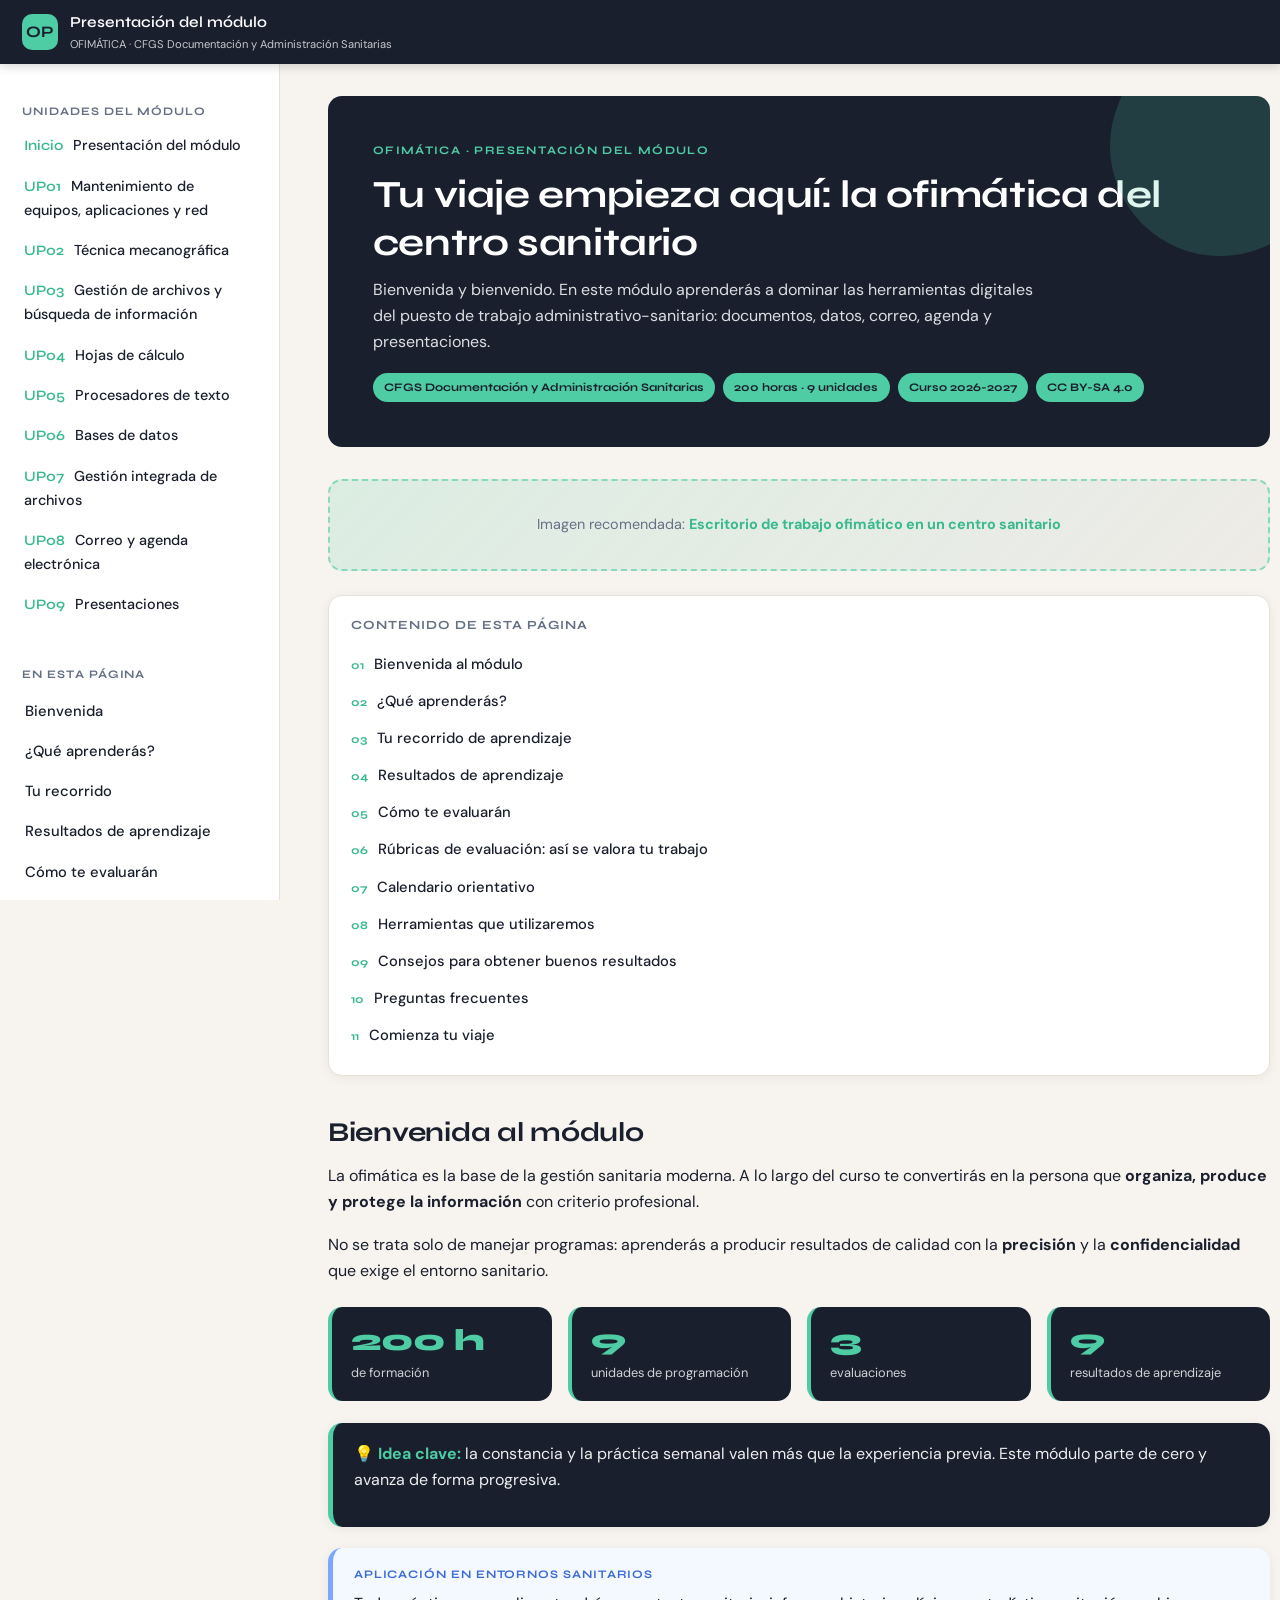
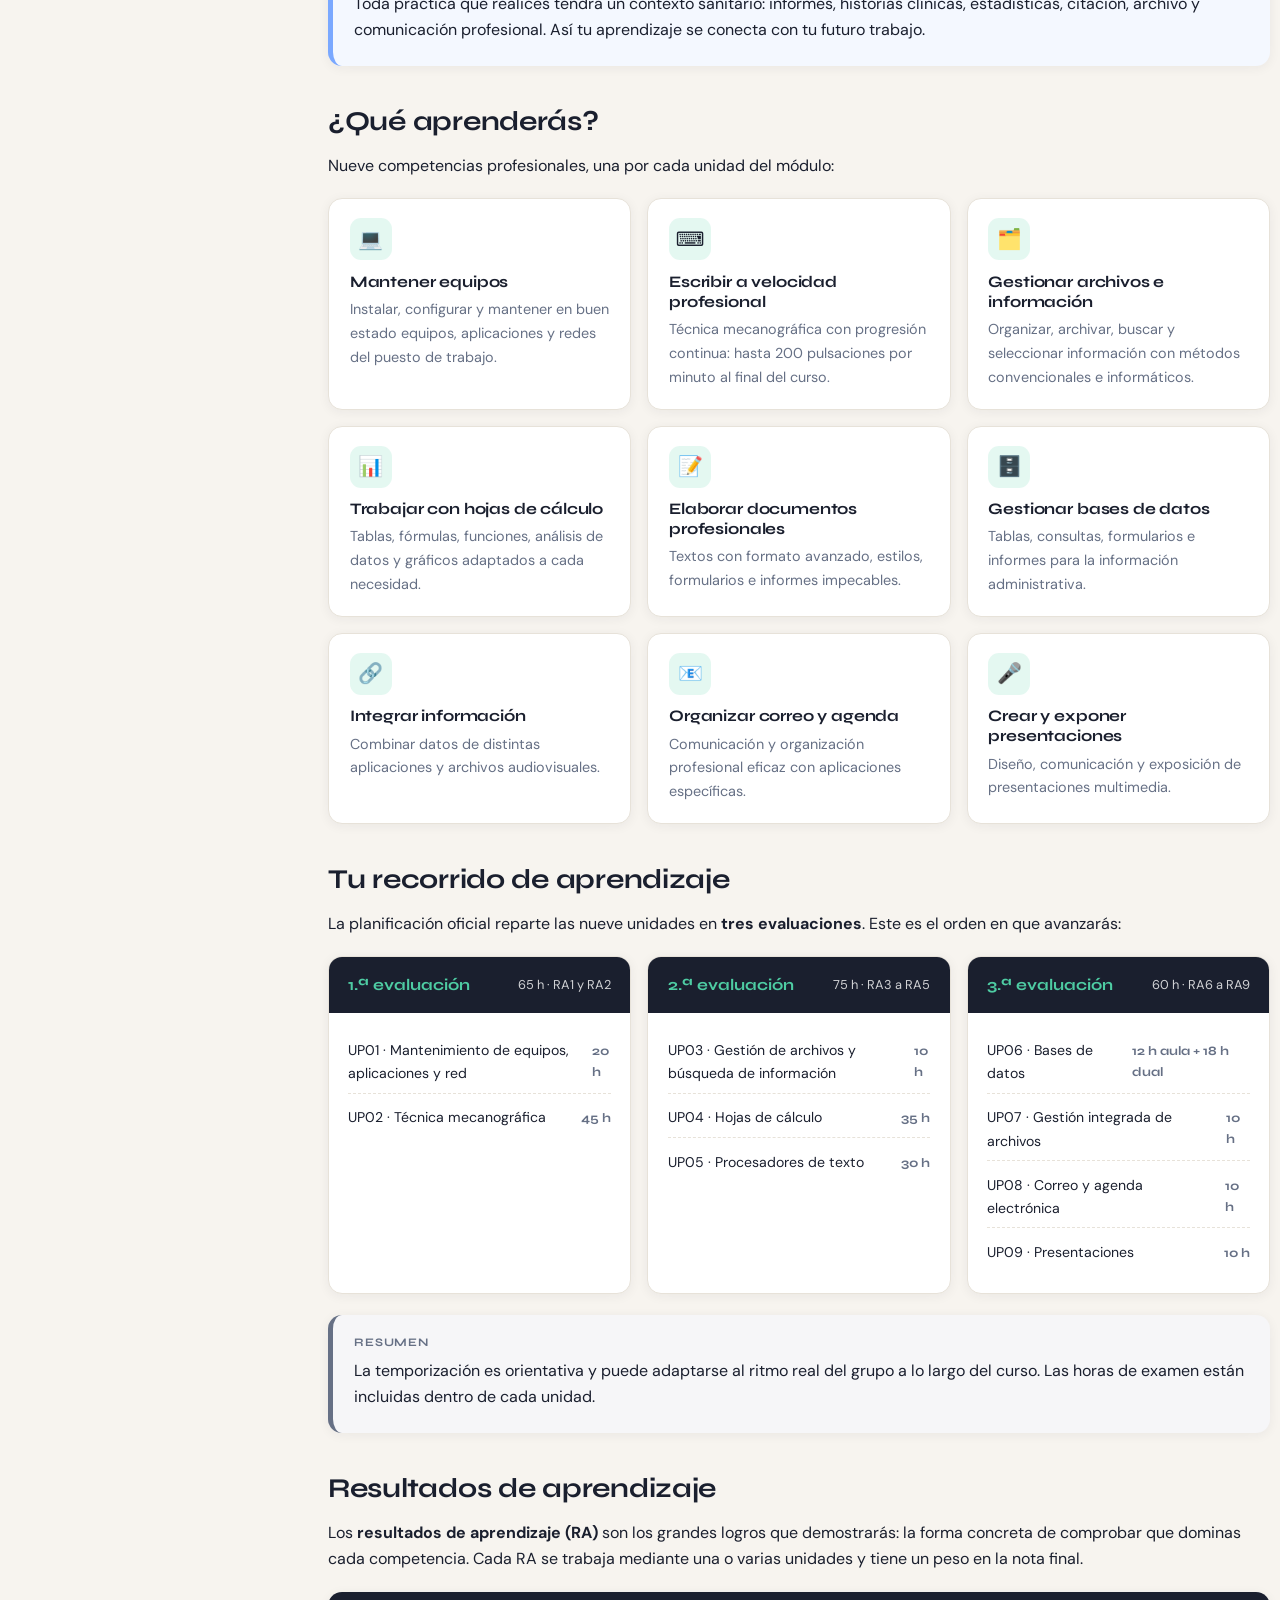
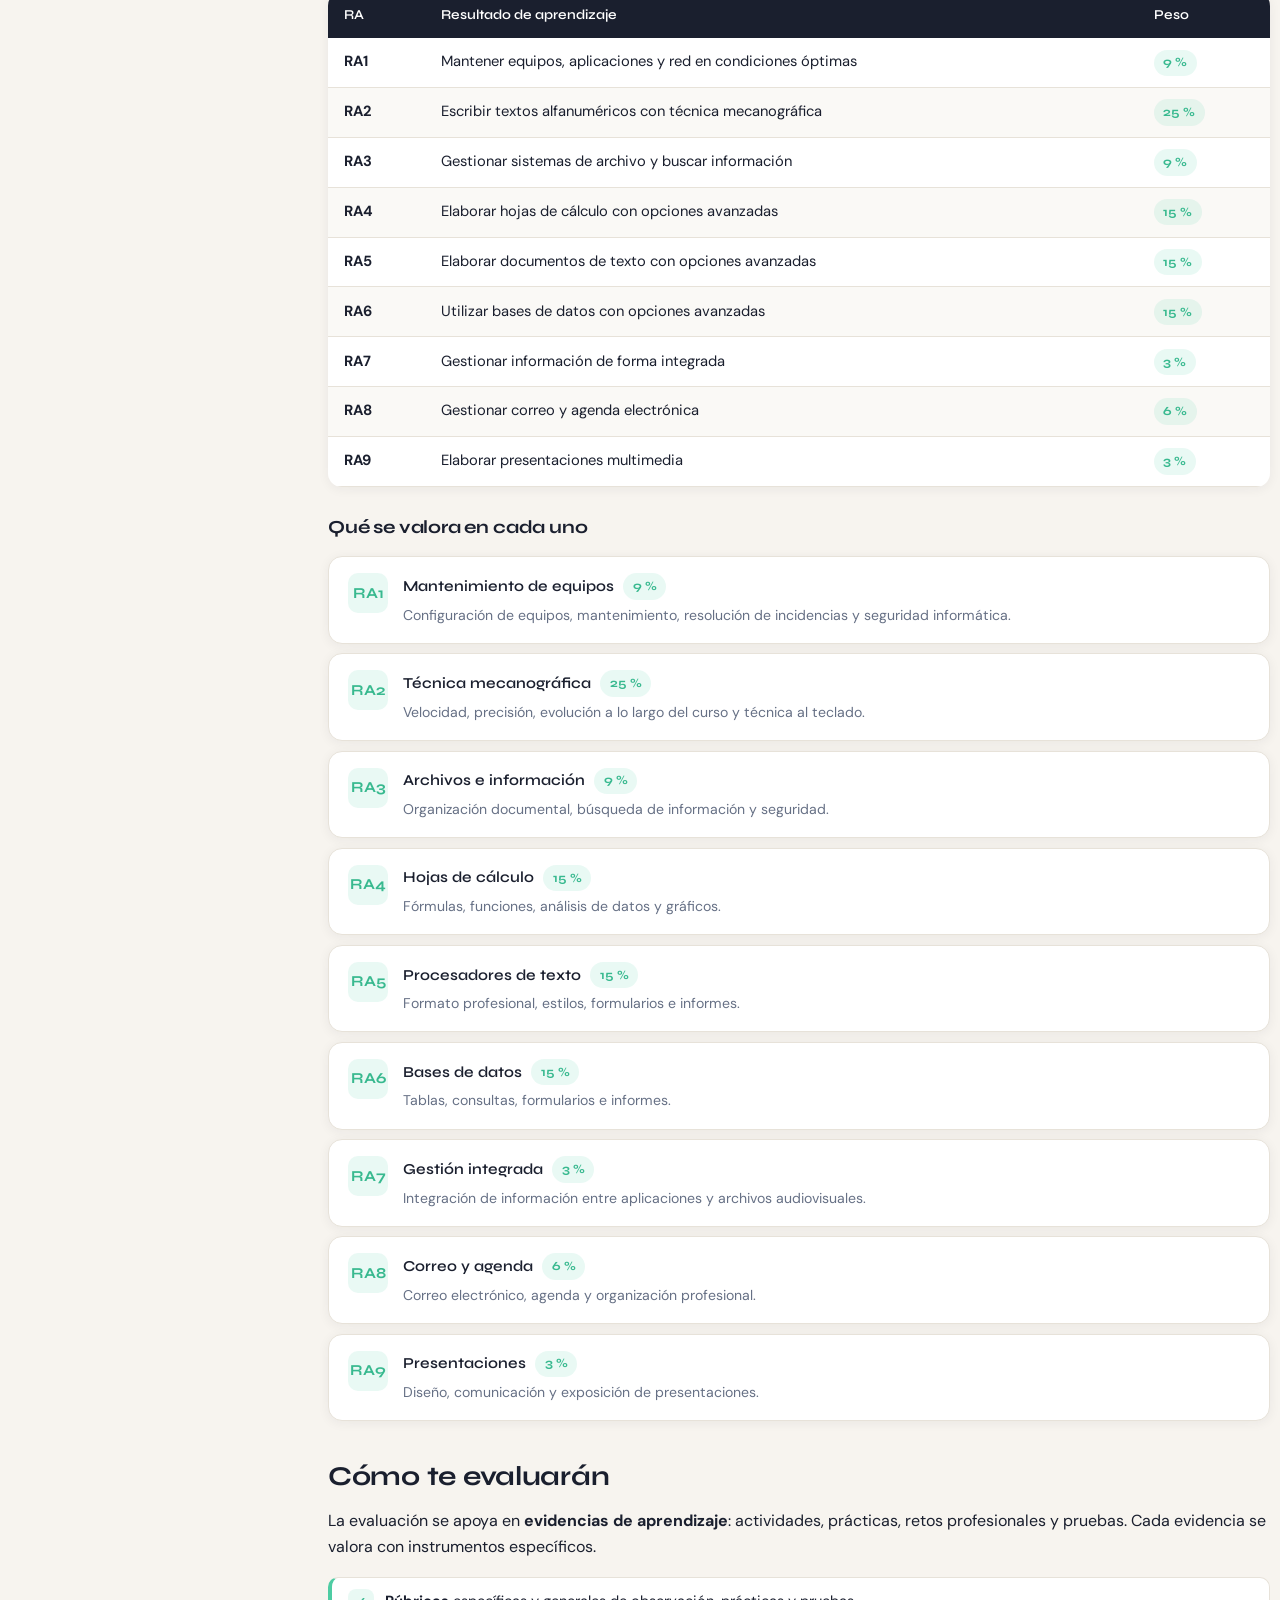
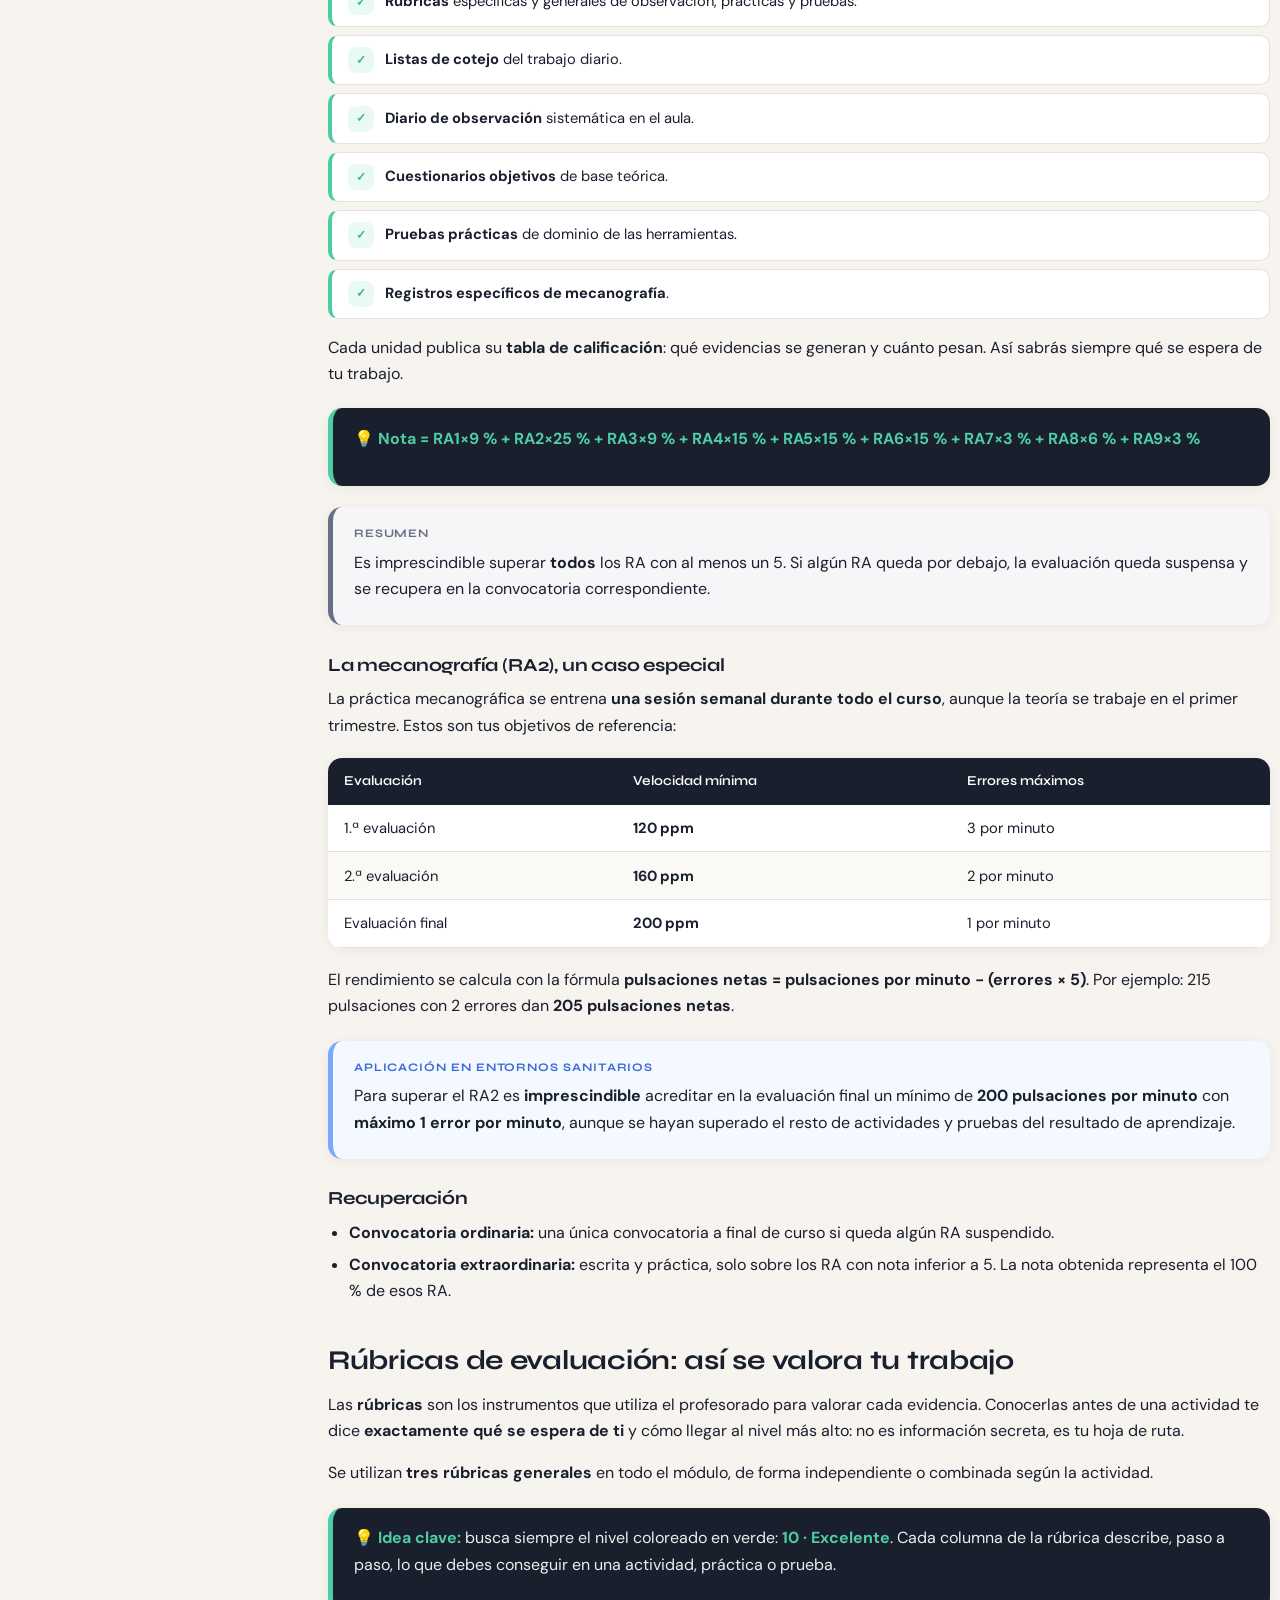
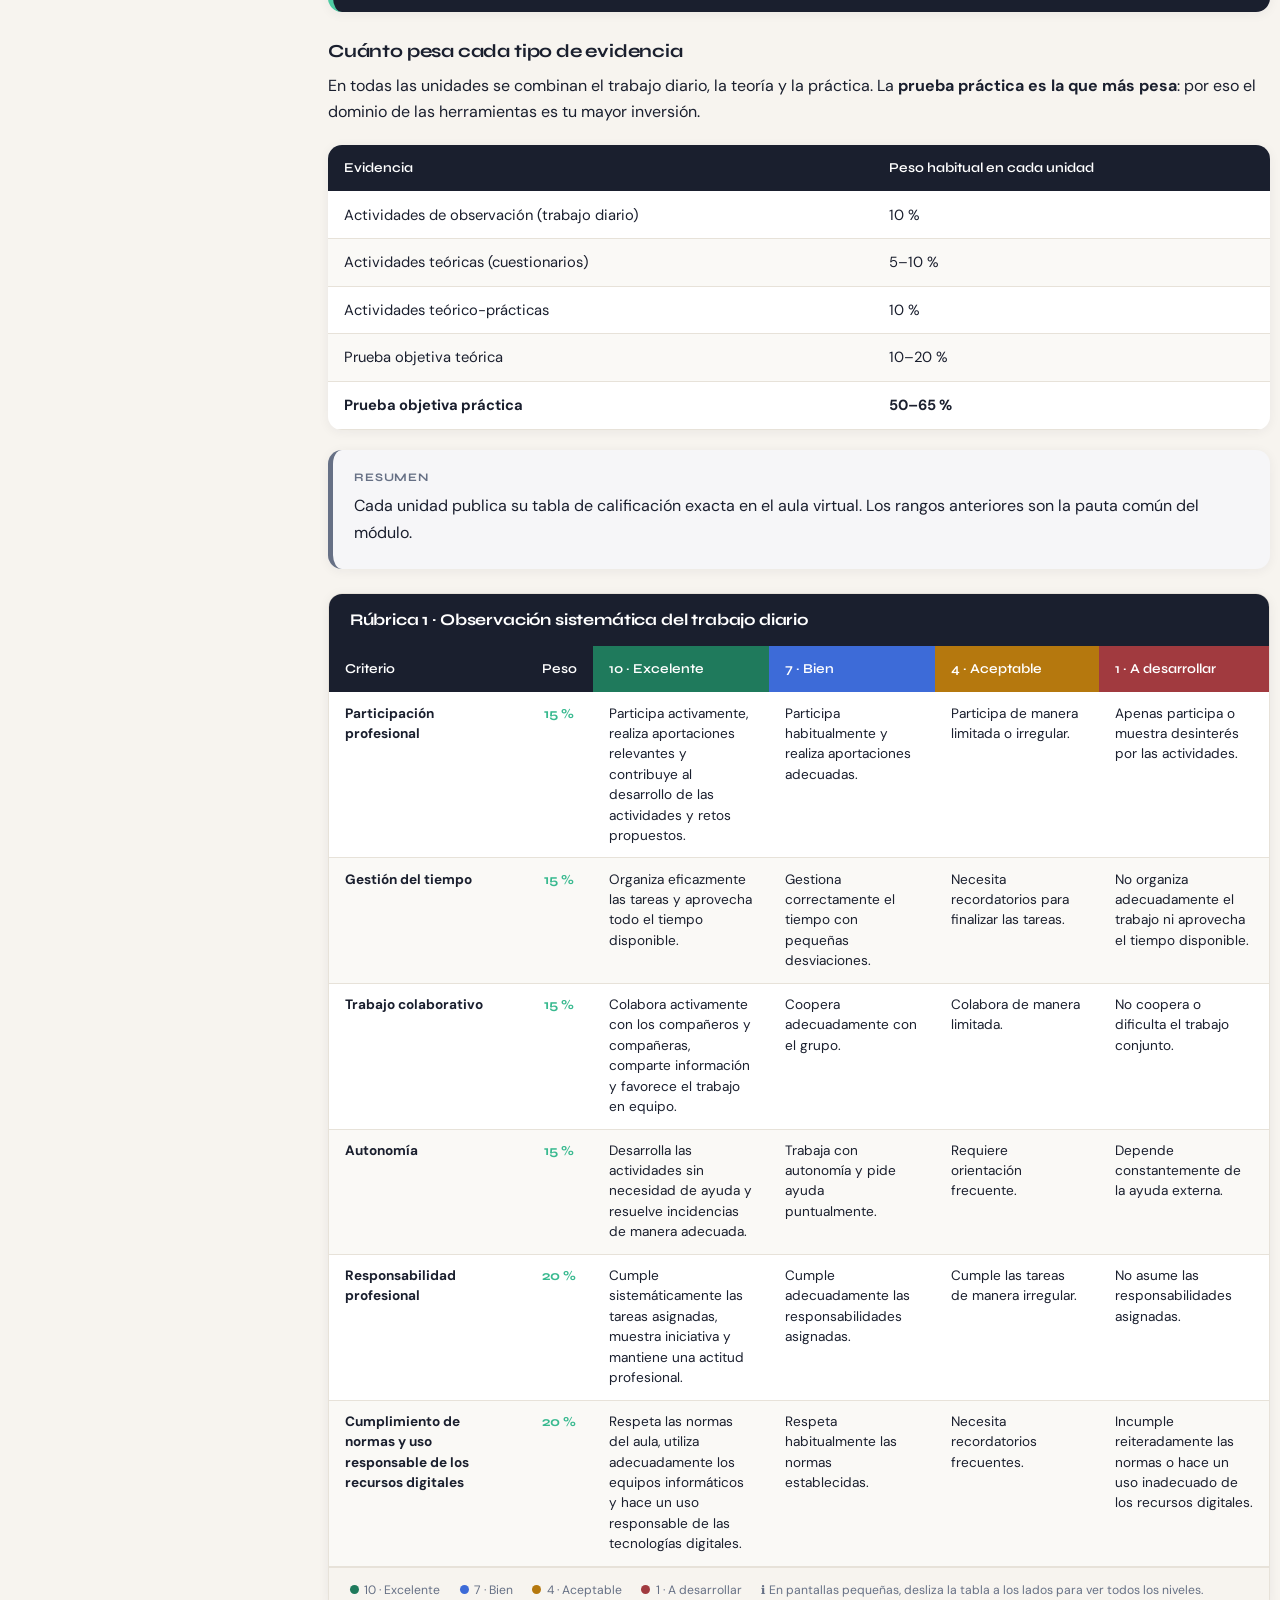
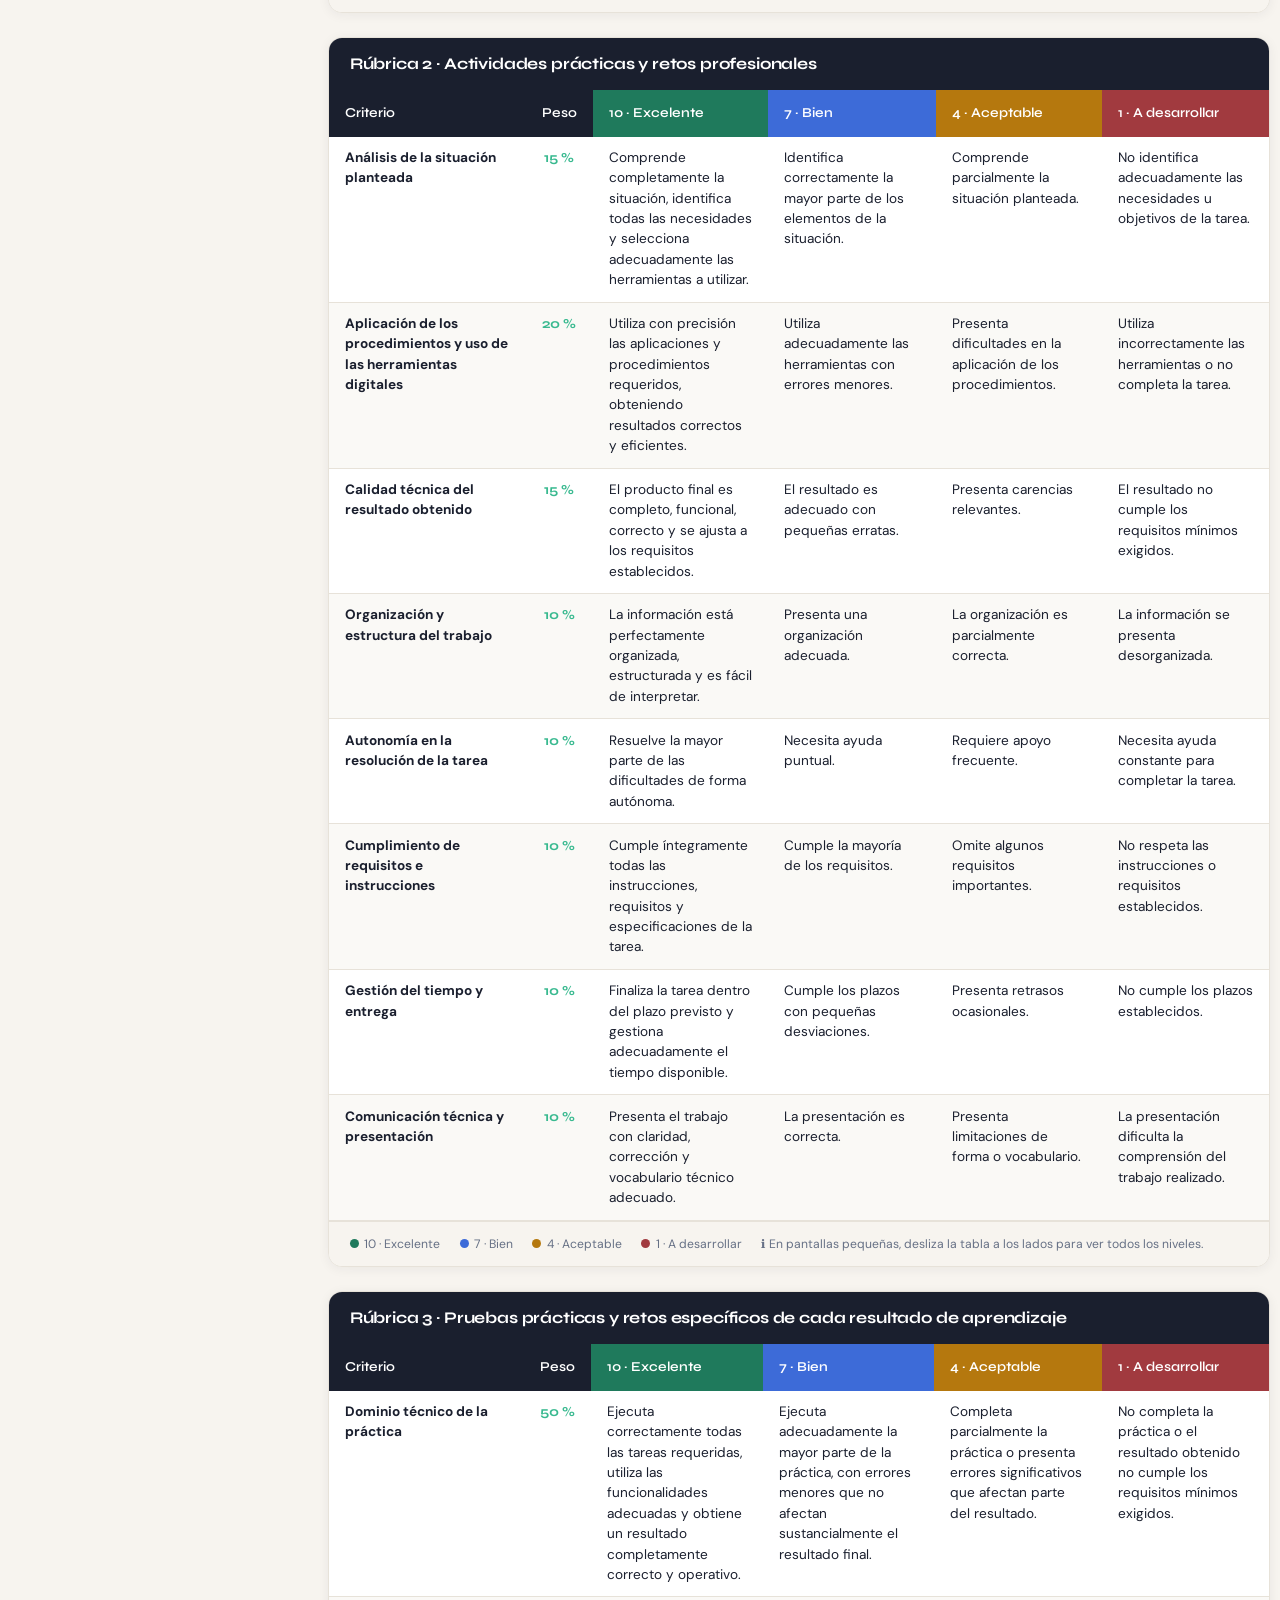
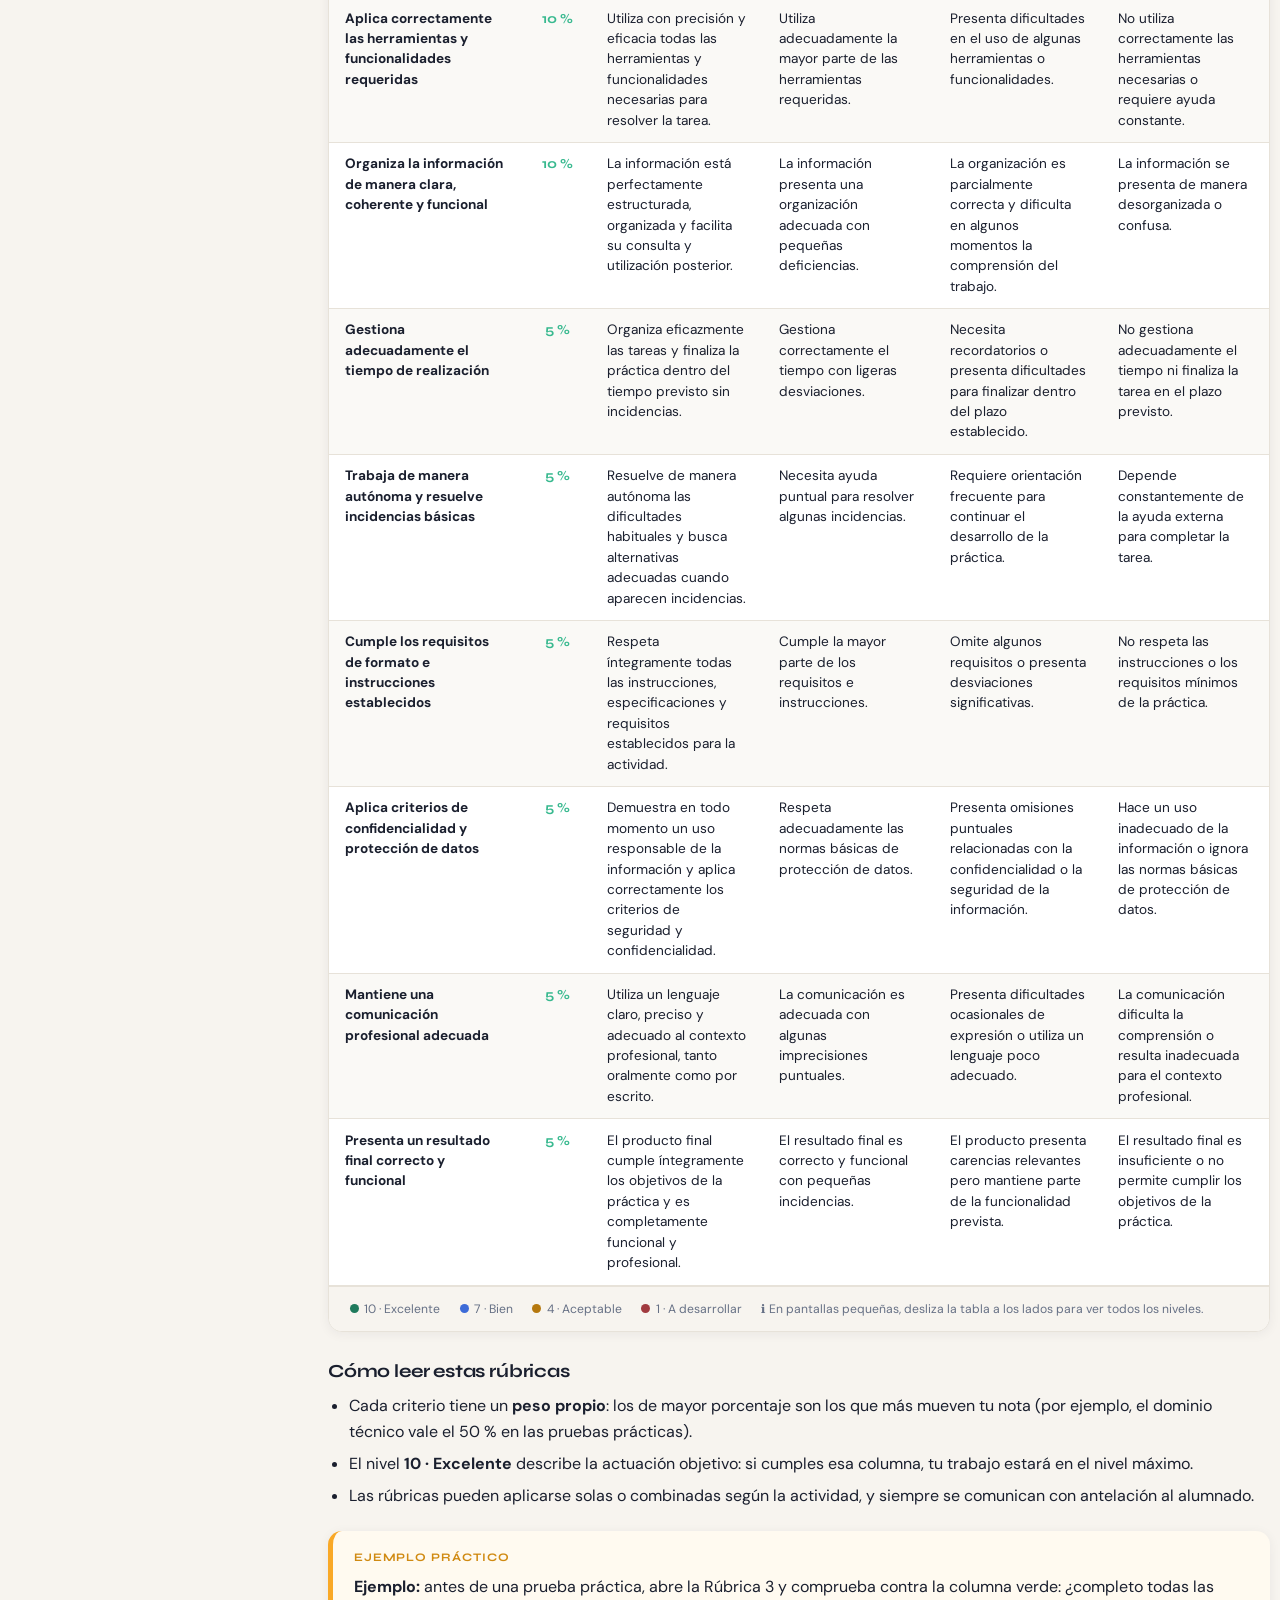
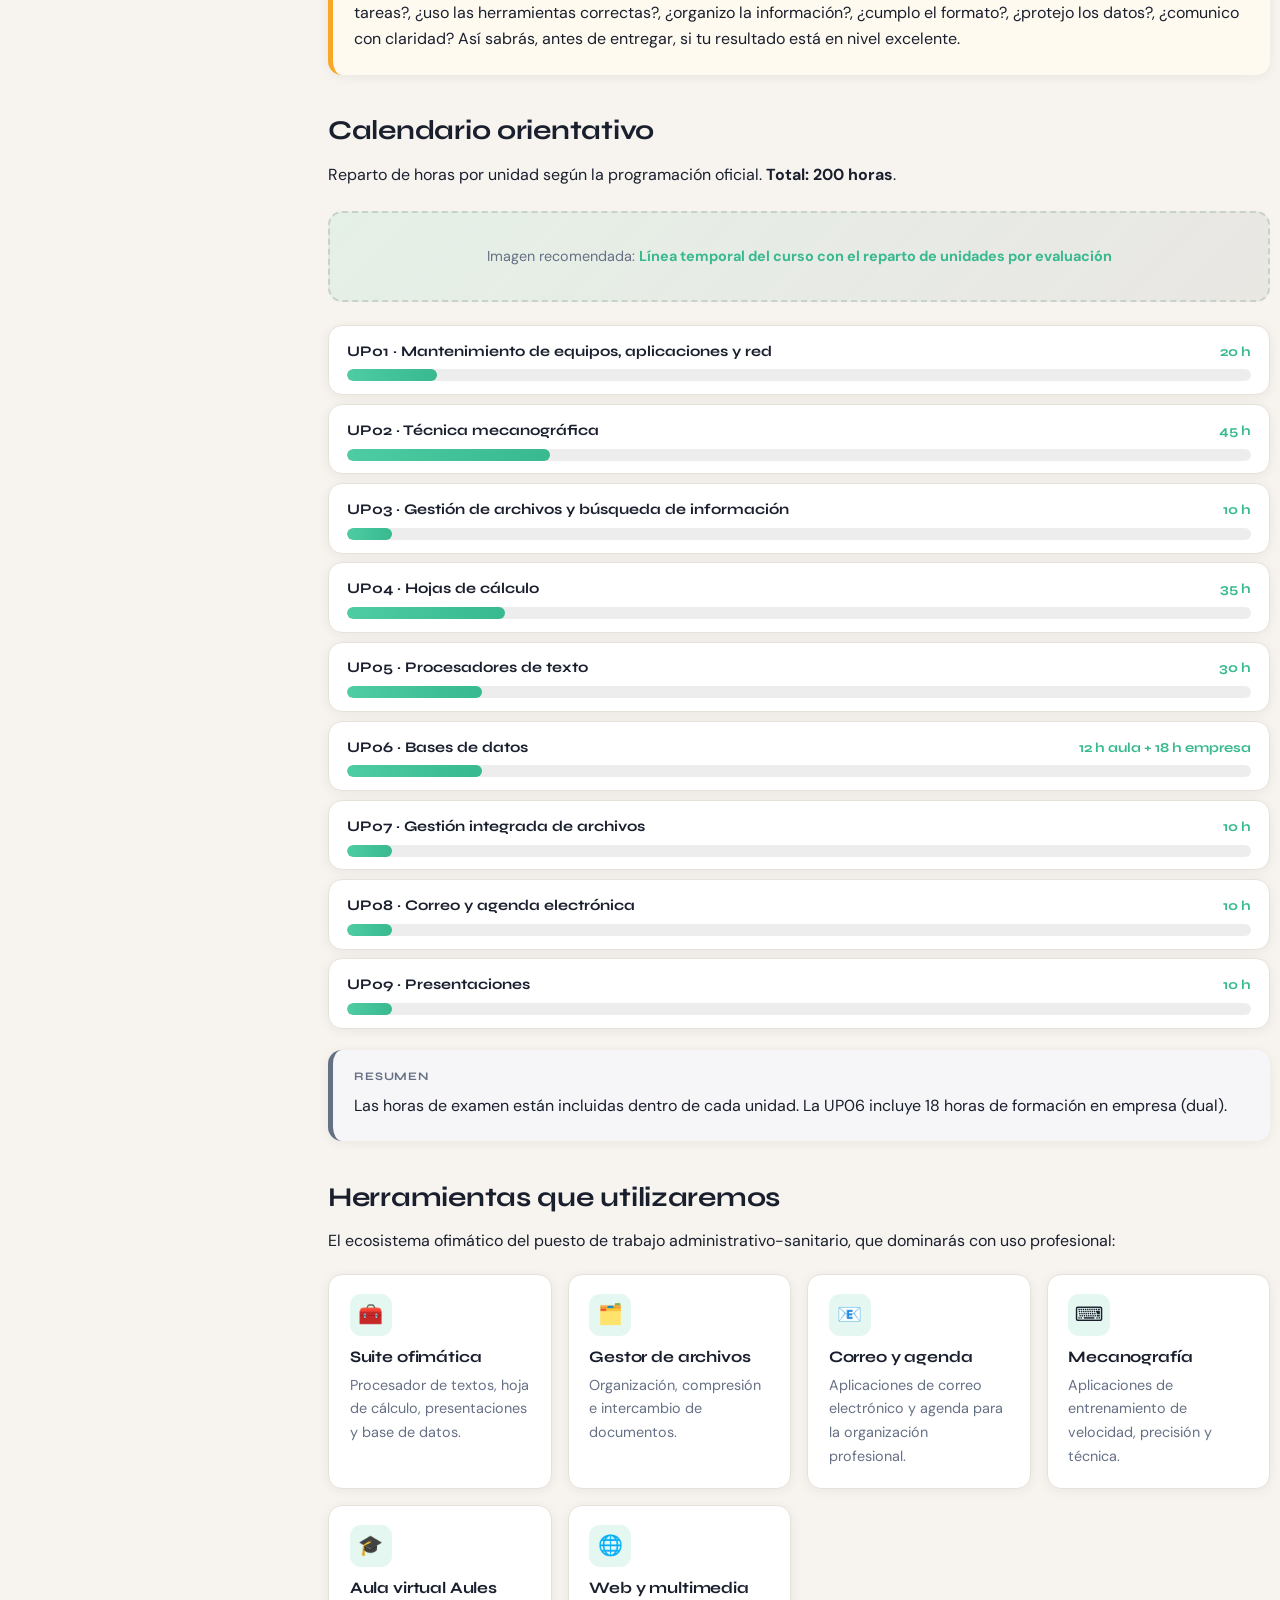
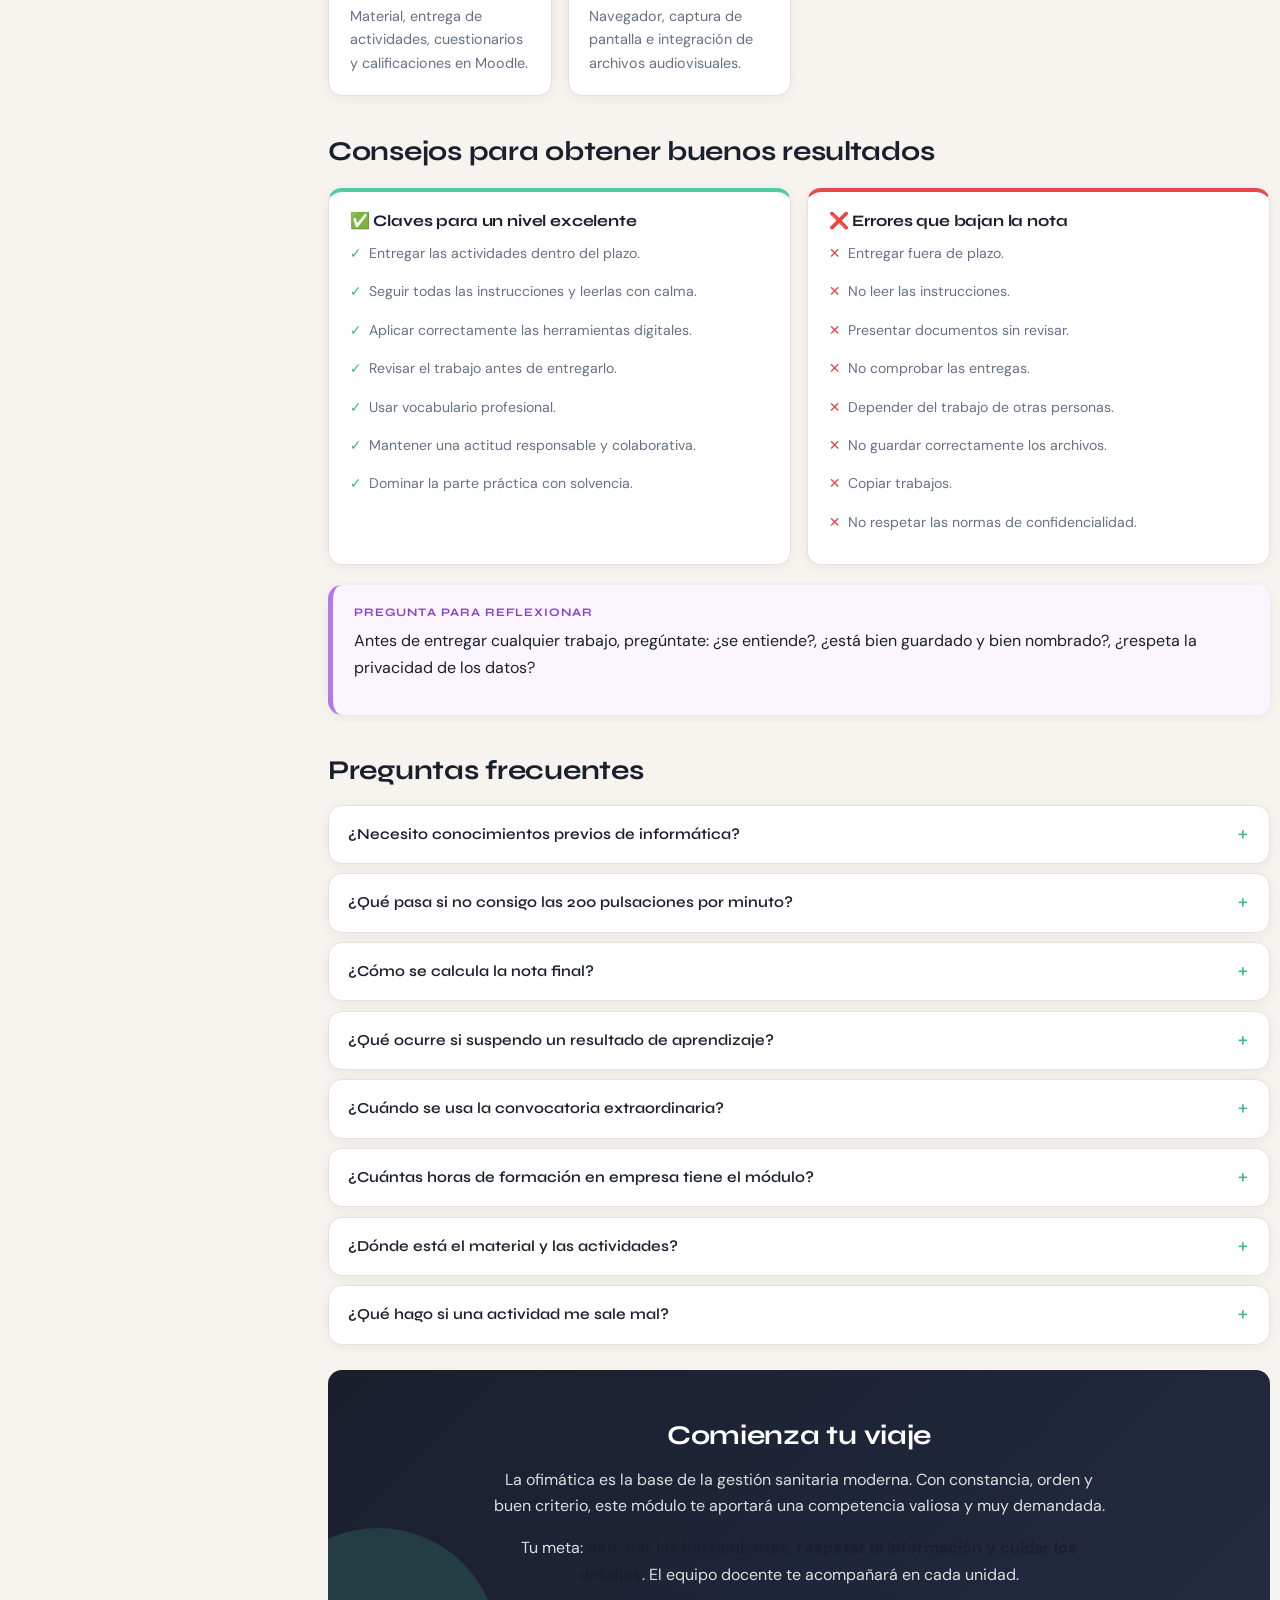
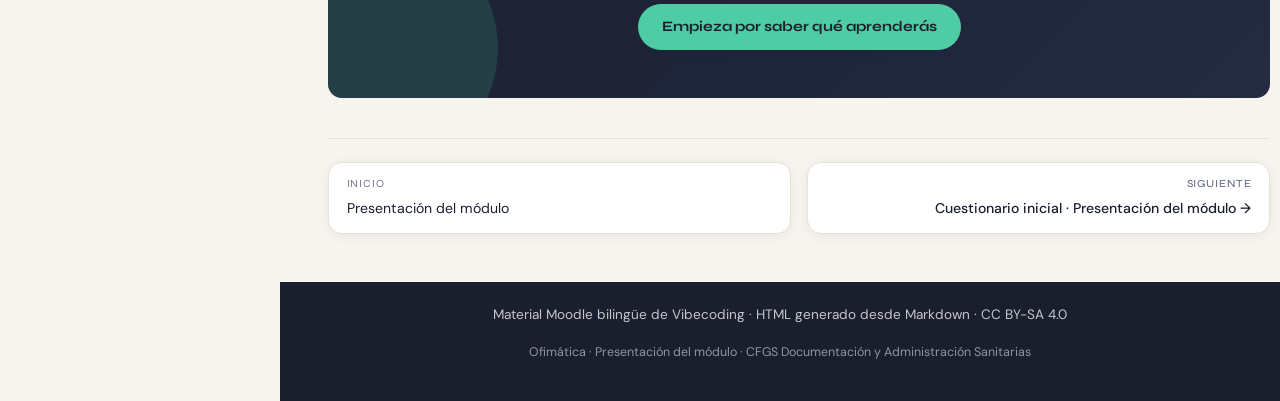
==== commit f2bf30af: "Siguiente de la portada: enlaza el cuestionario inicial en Aules" ====
--- a/index.html
+++ b/index.html
@@ -893,9 +893,9 @@
           <small>Inicio</small>
           Presentación del módulo
         </div>
-        <a class="page-nav__item page-nav__item--next" href="#">
+        <a class="page-nav__item page-nav__item--next" href="https://aules.edu.gva.es/fp/mod/quiz/view.php?id=11231945">
           <small>Siguiente</small>
-          UP01 · Mantenimiento de equipos, aplicaciones y red →
+          Cuestionario inicial · Presentación del módulo →
         </a>
       </nav>
 
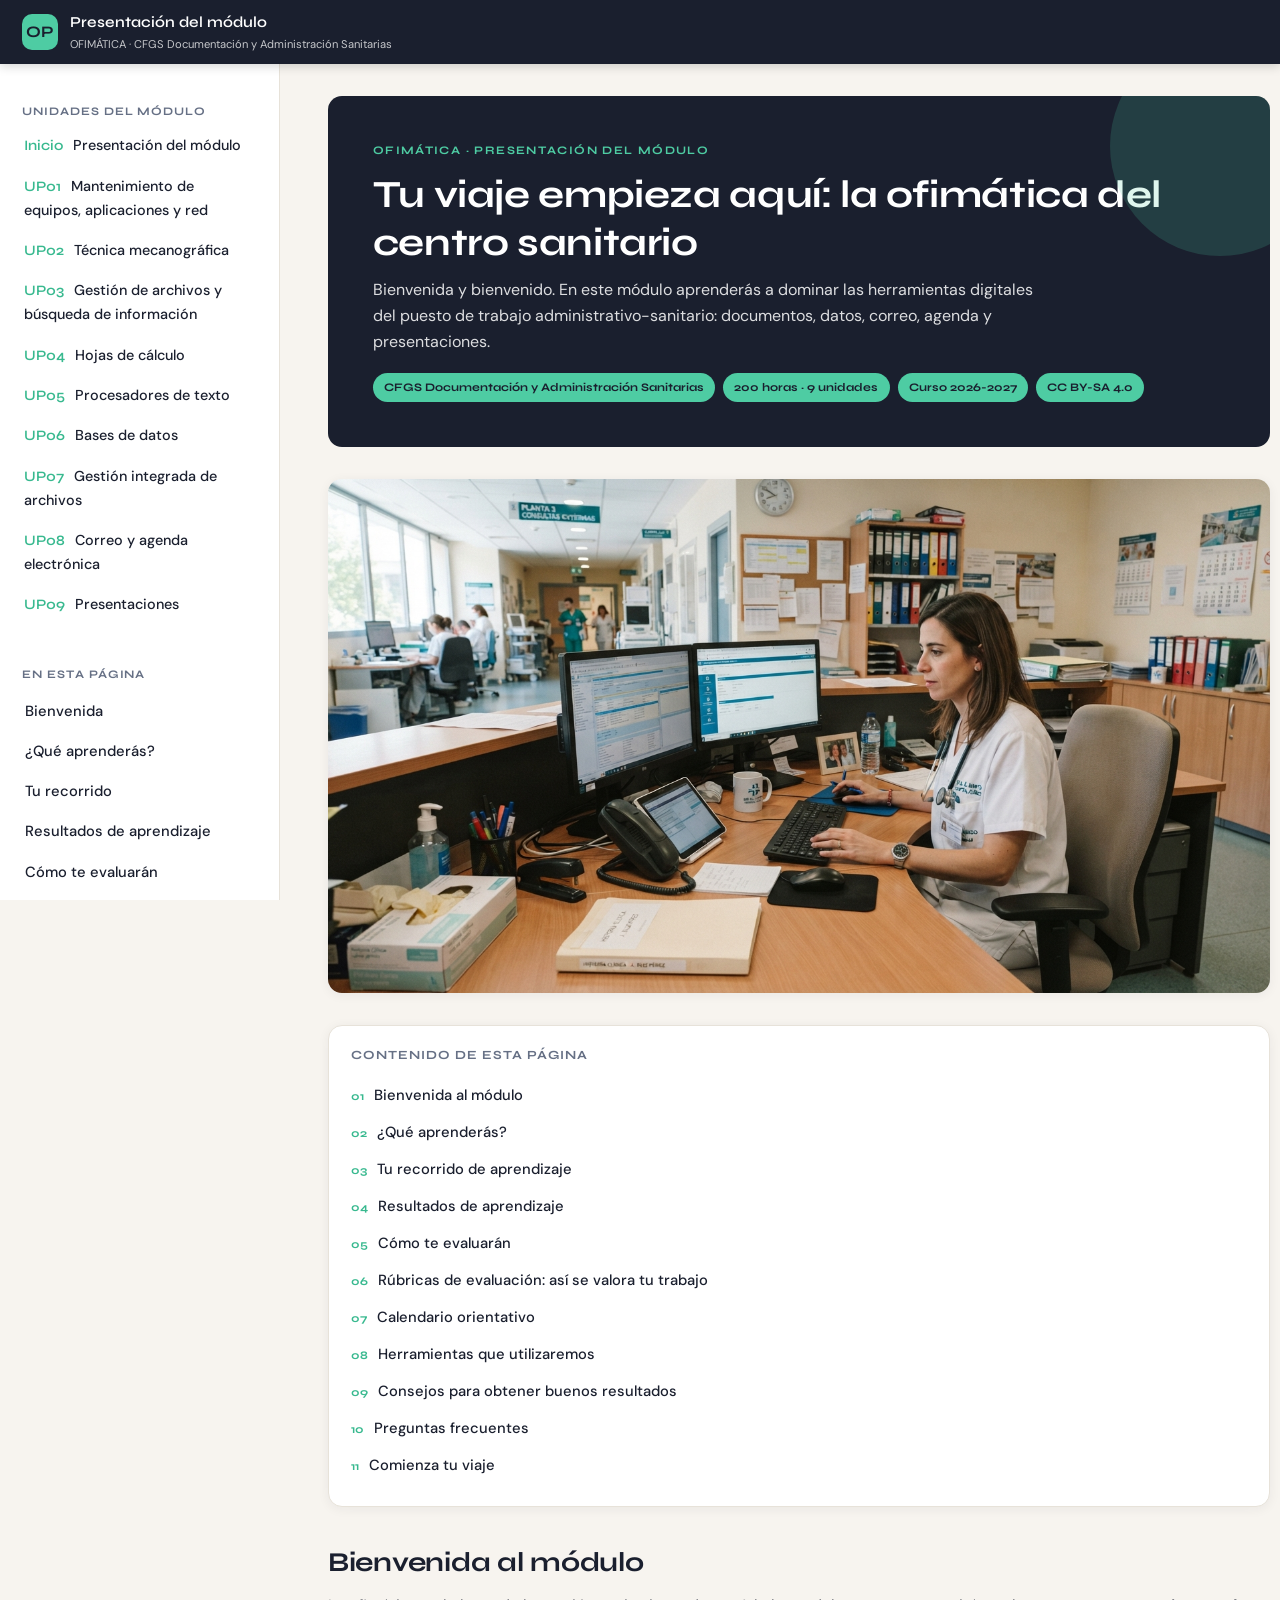
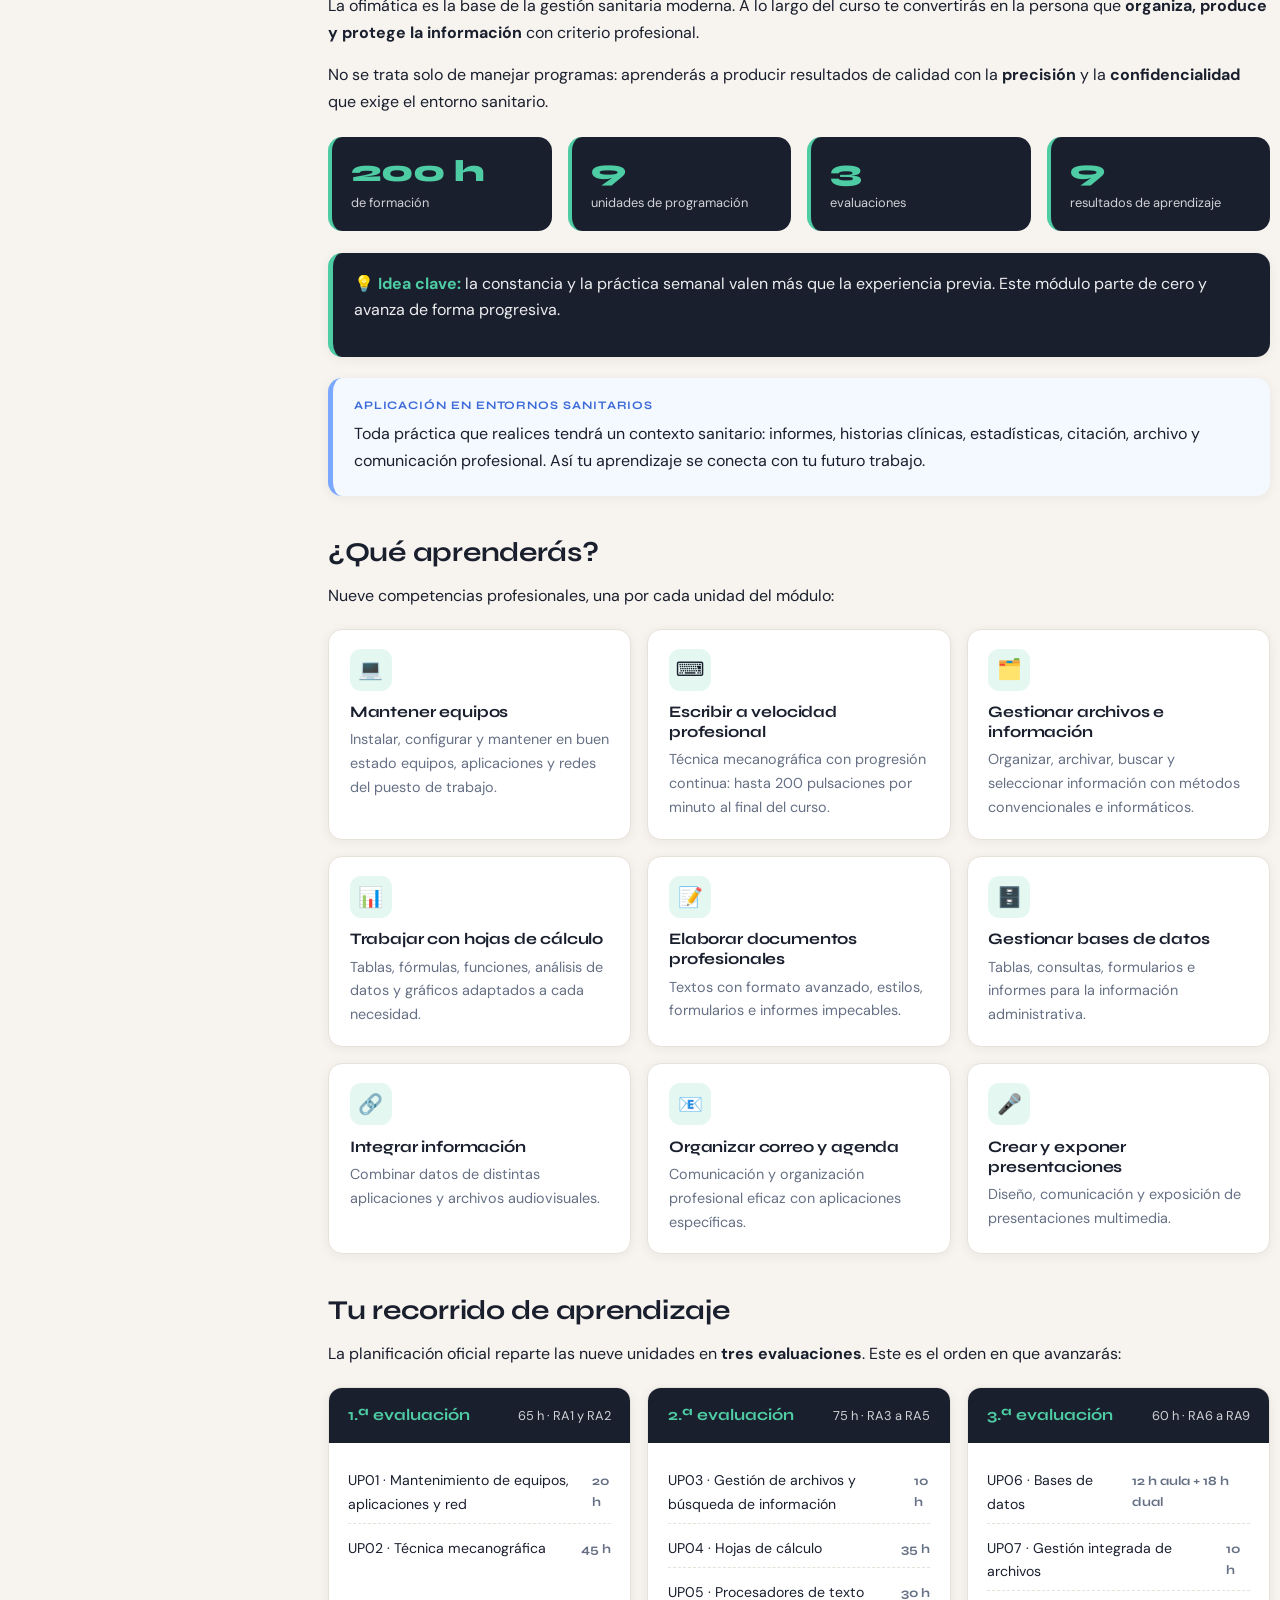
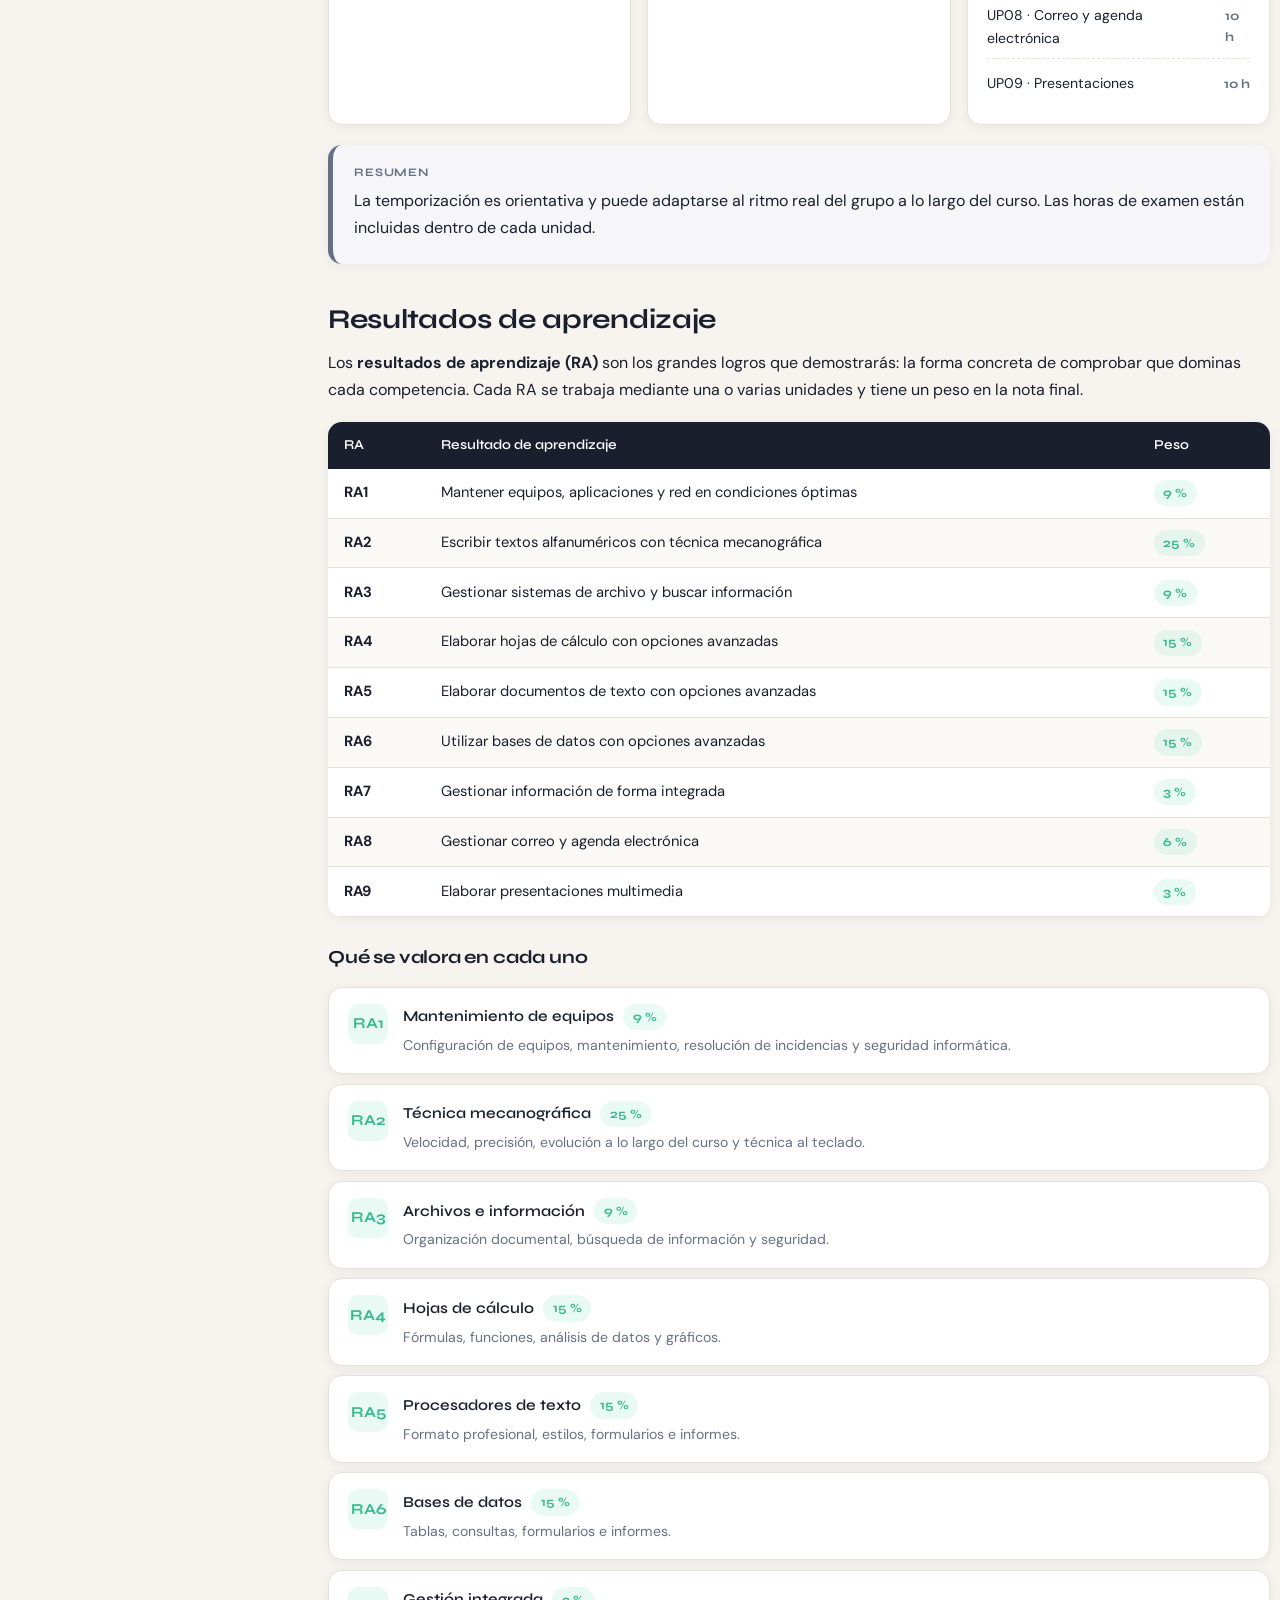
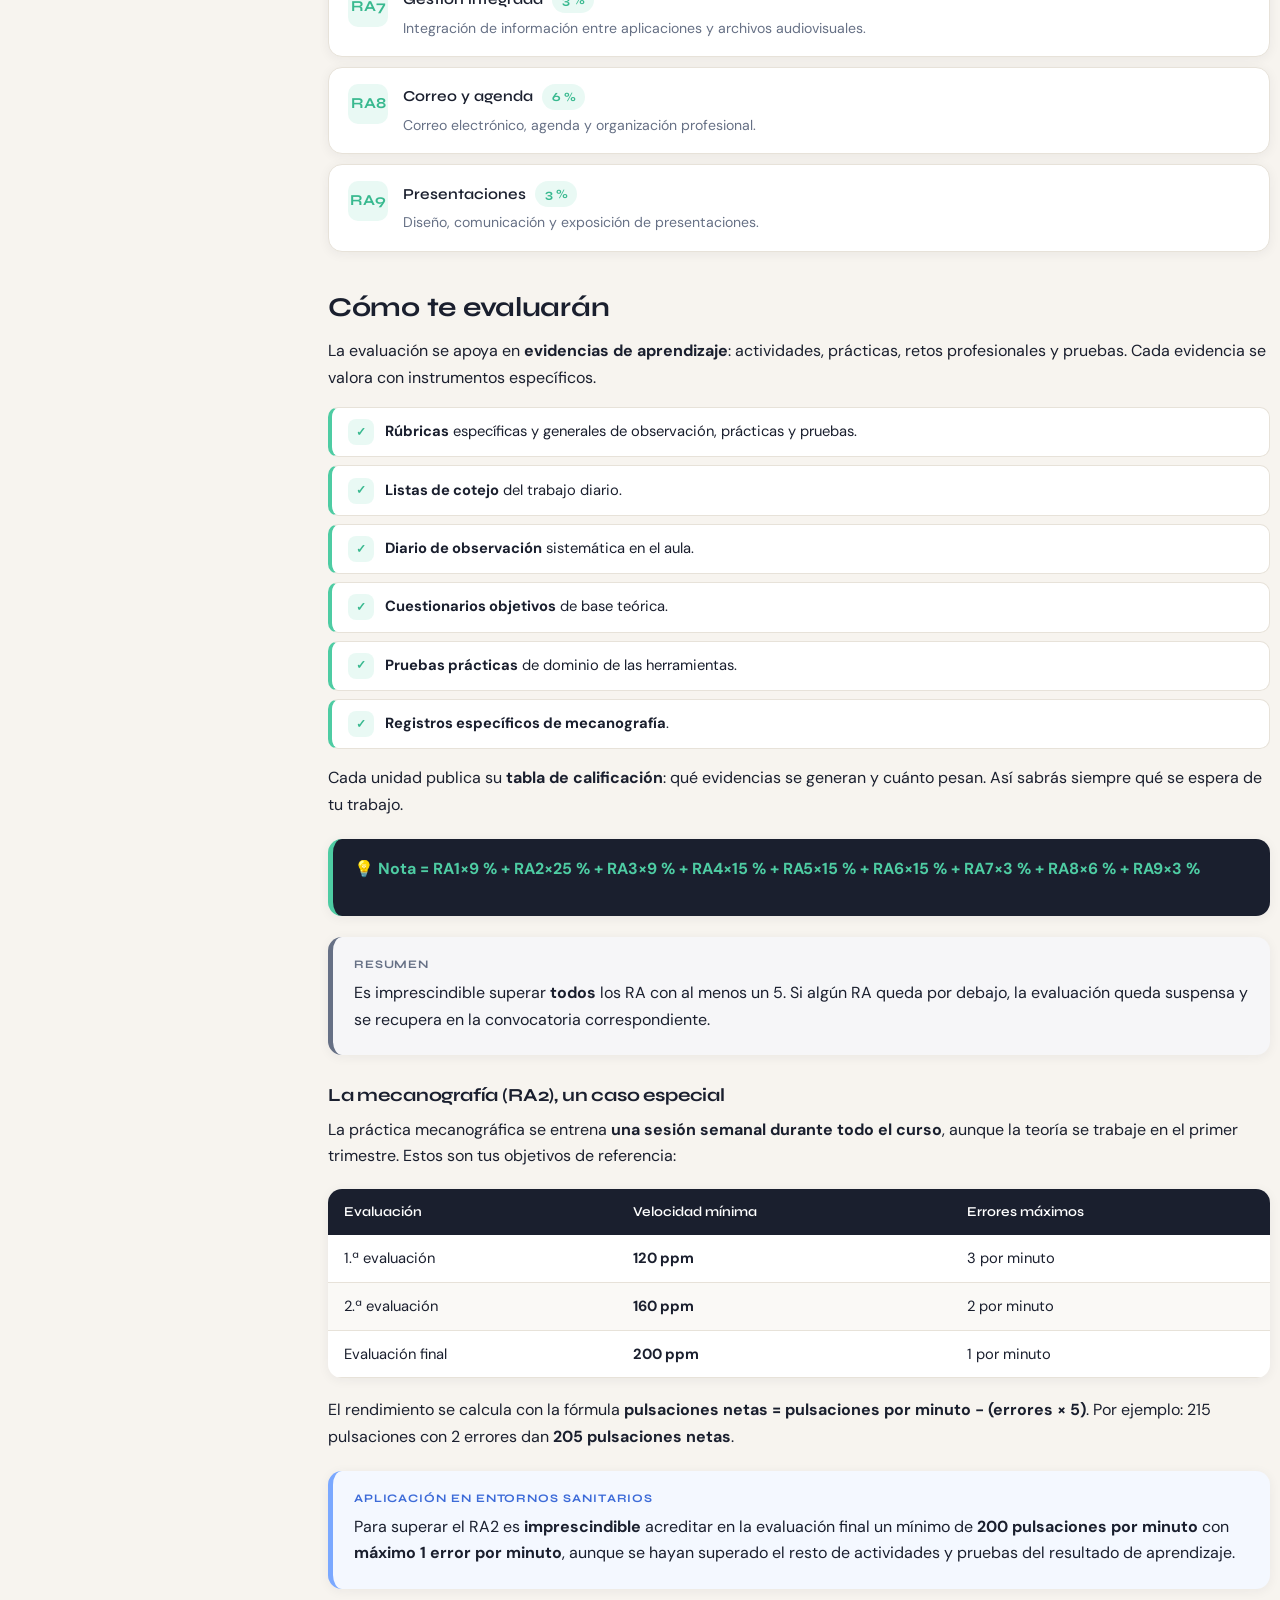
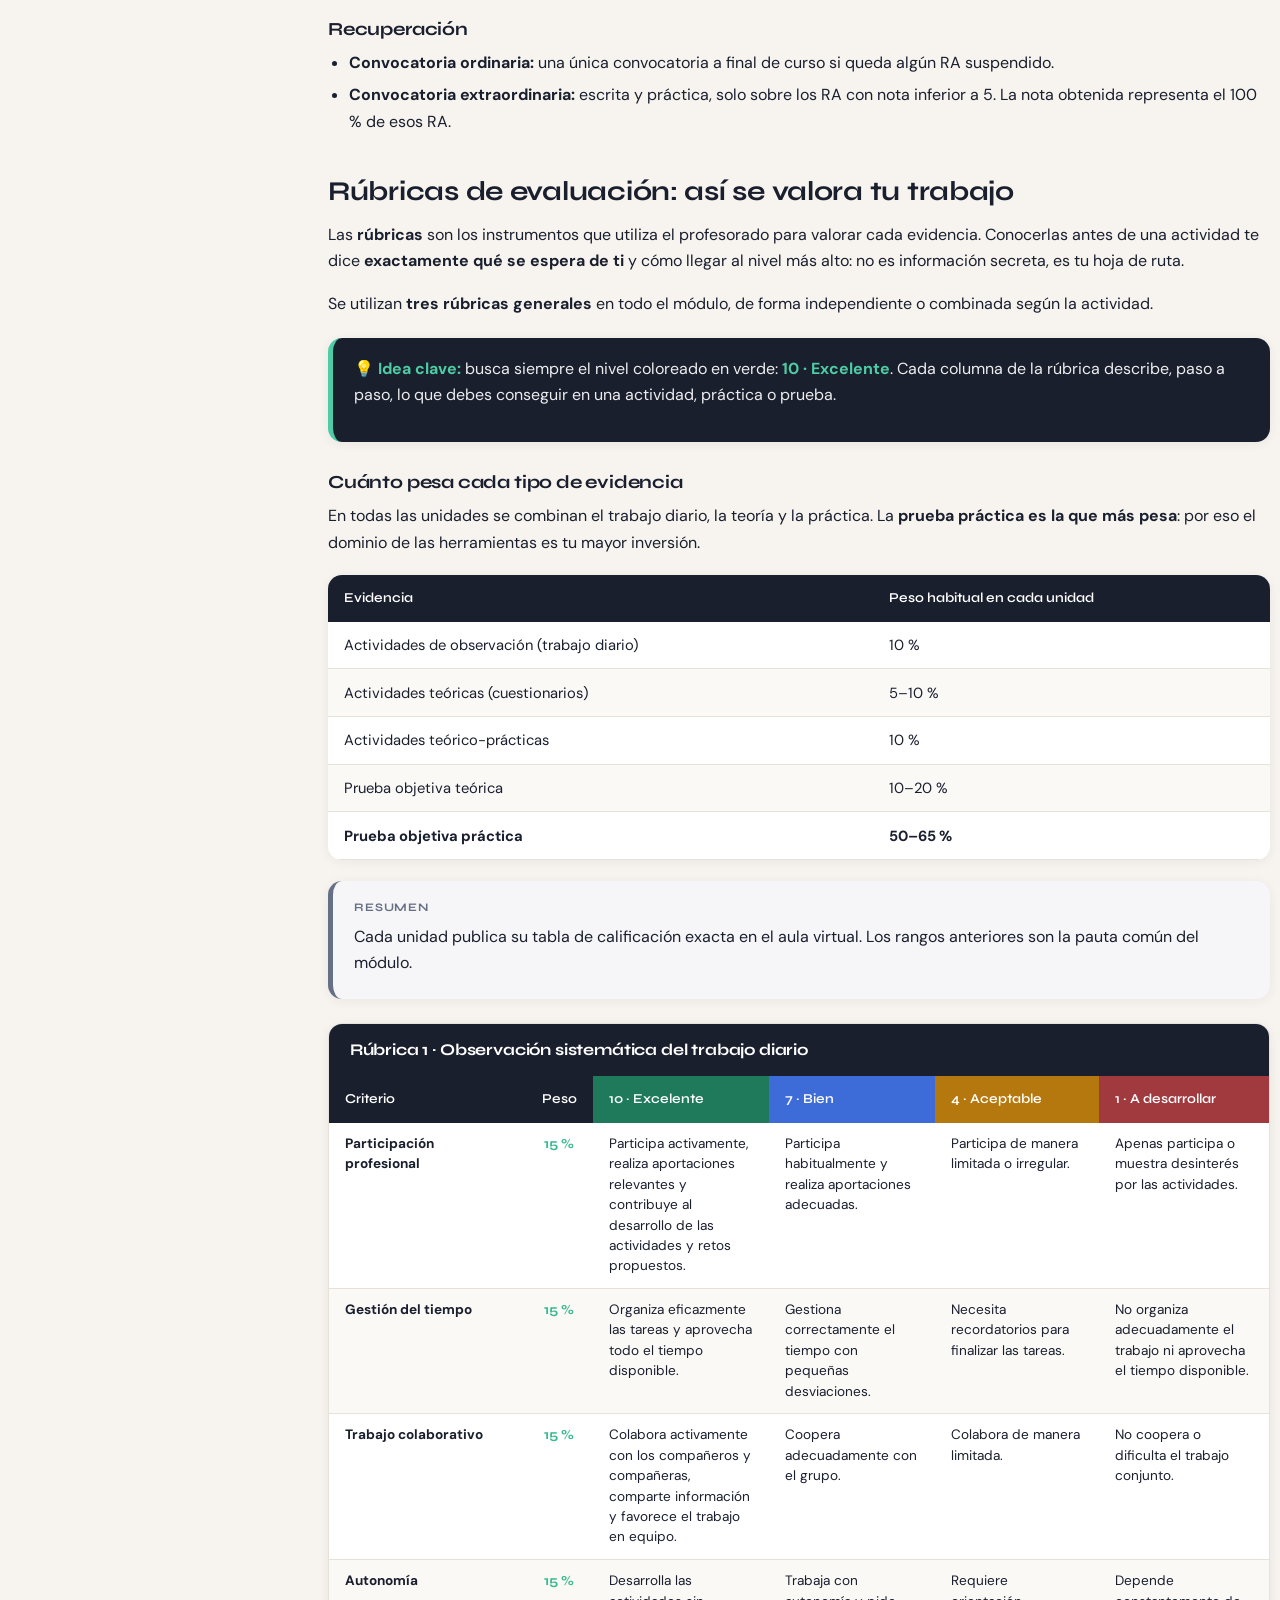
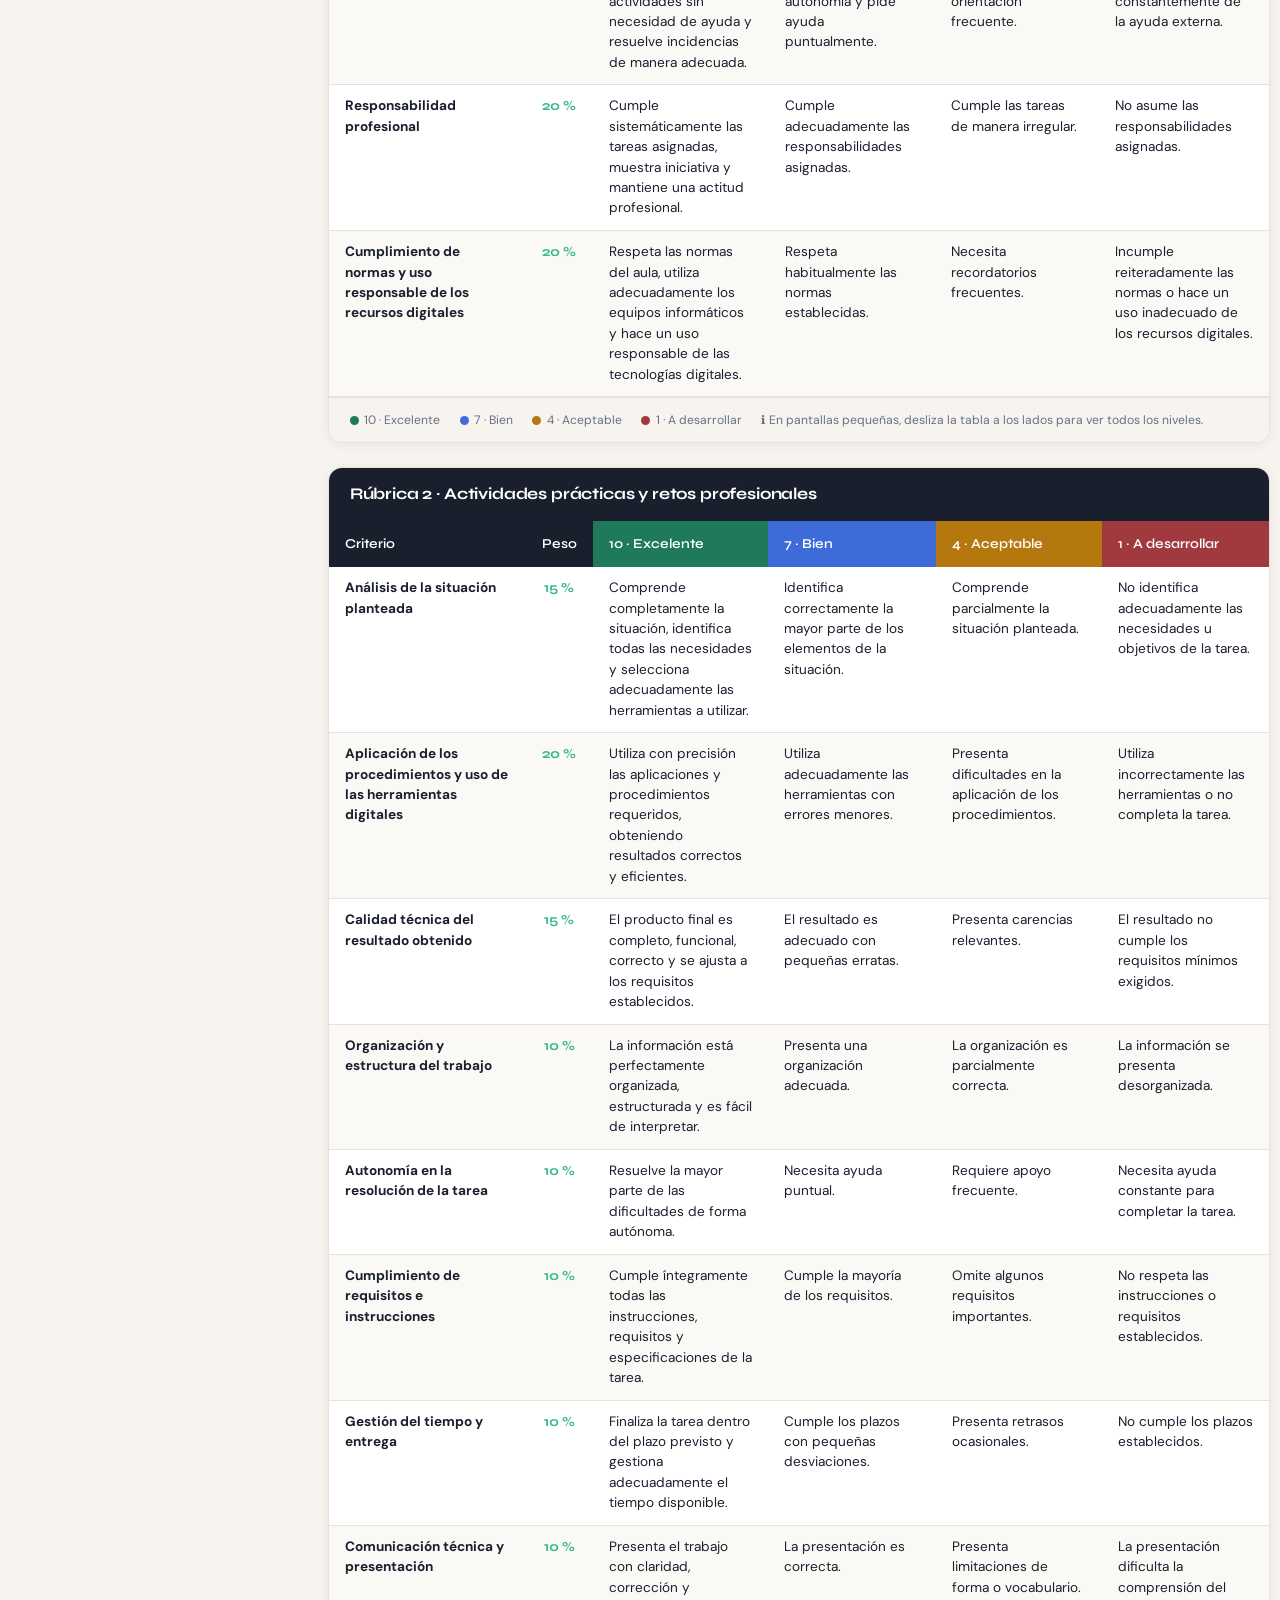
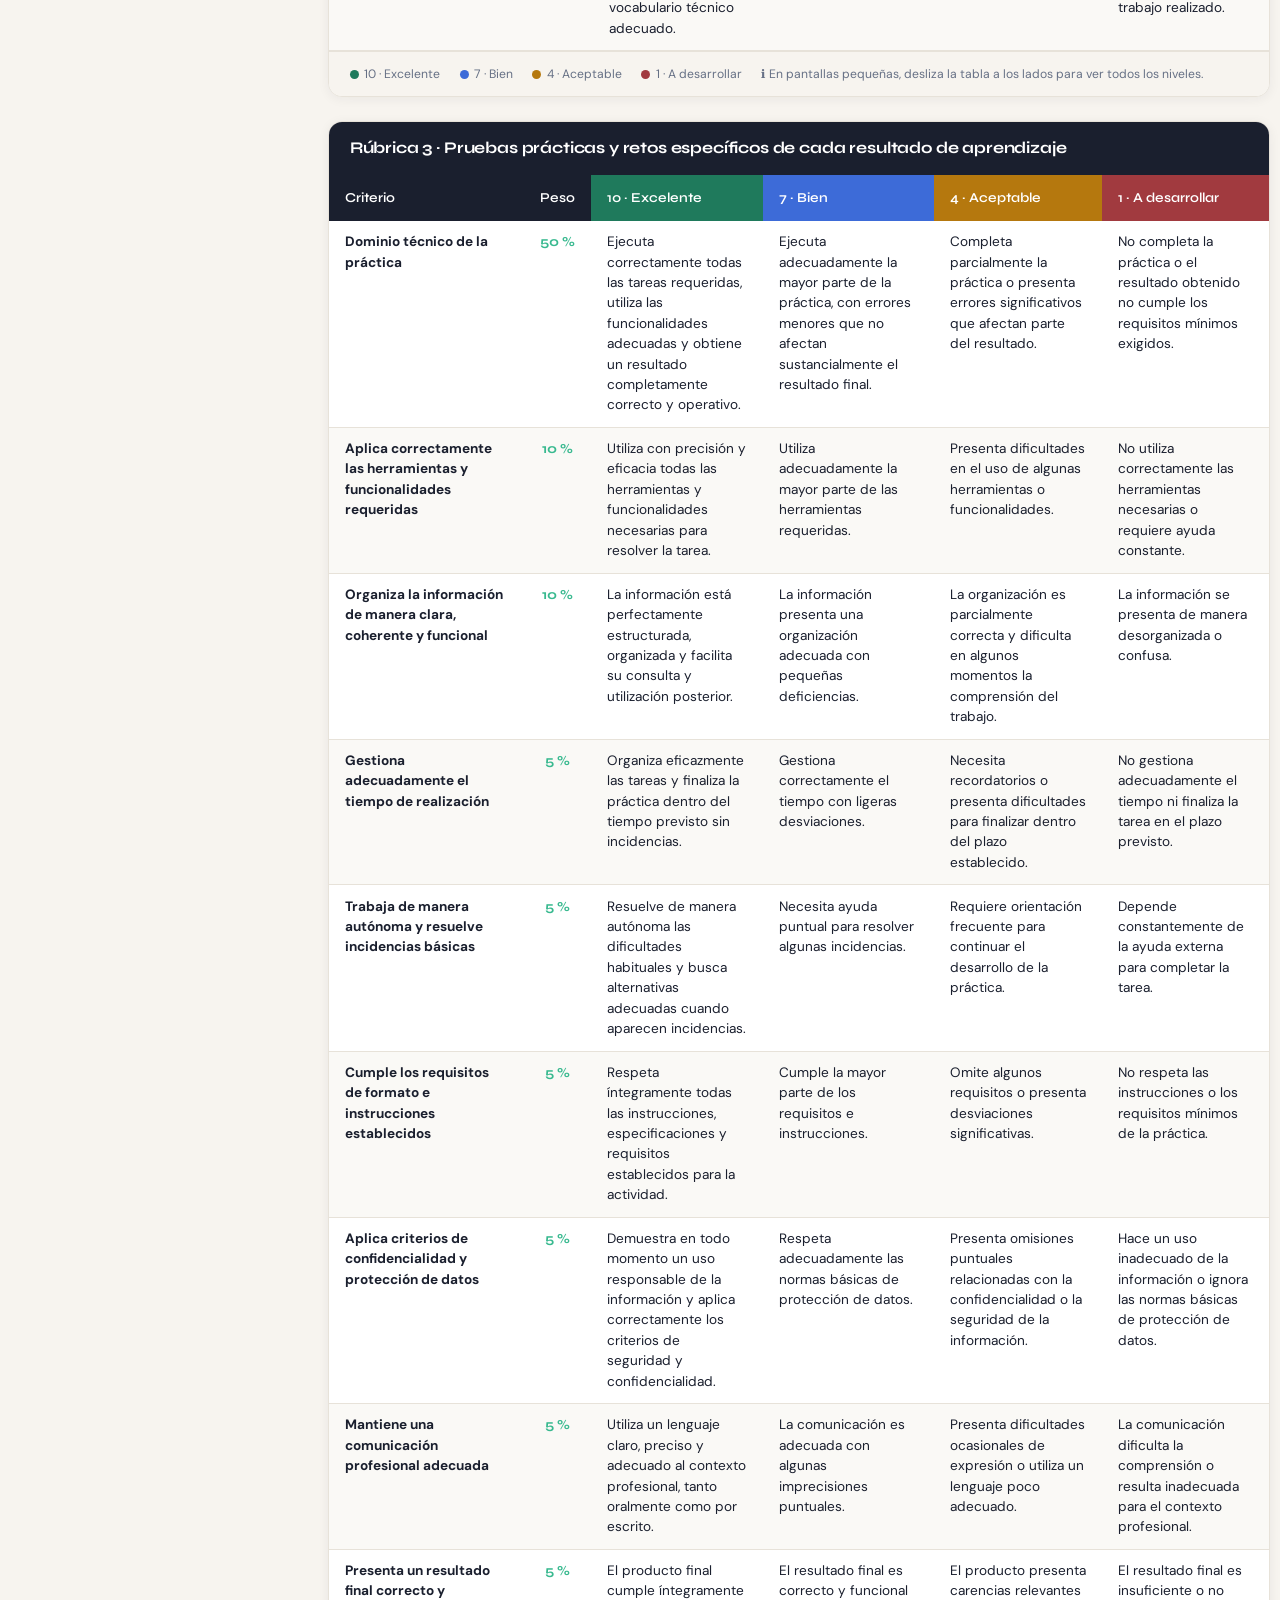
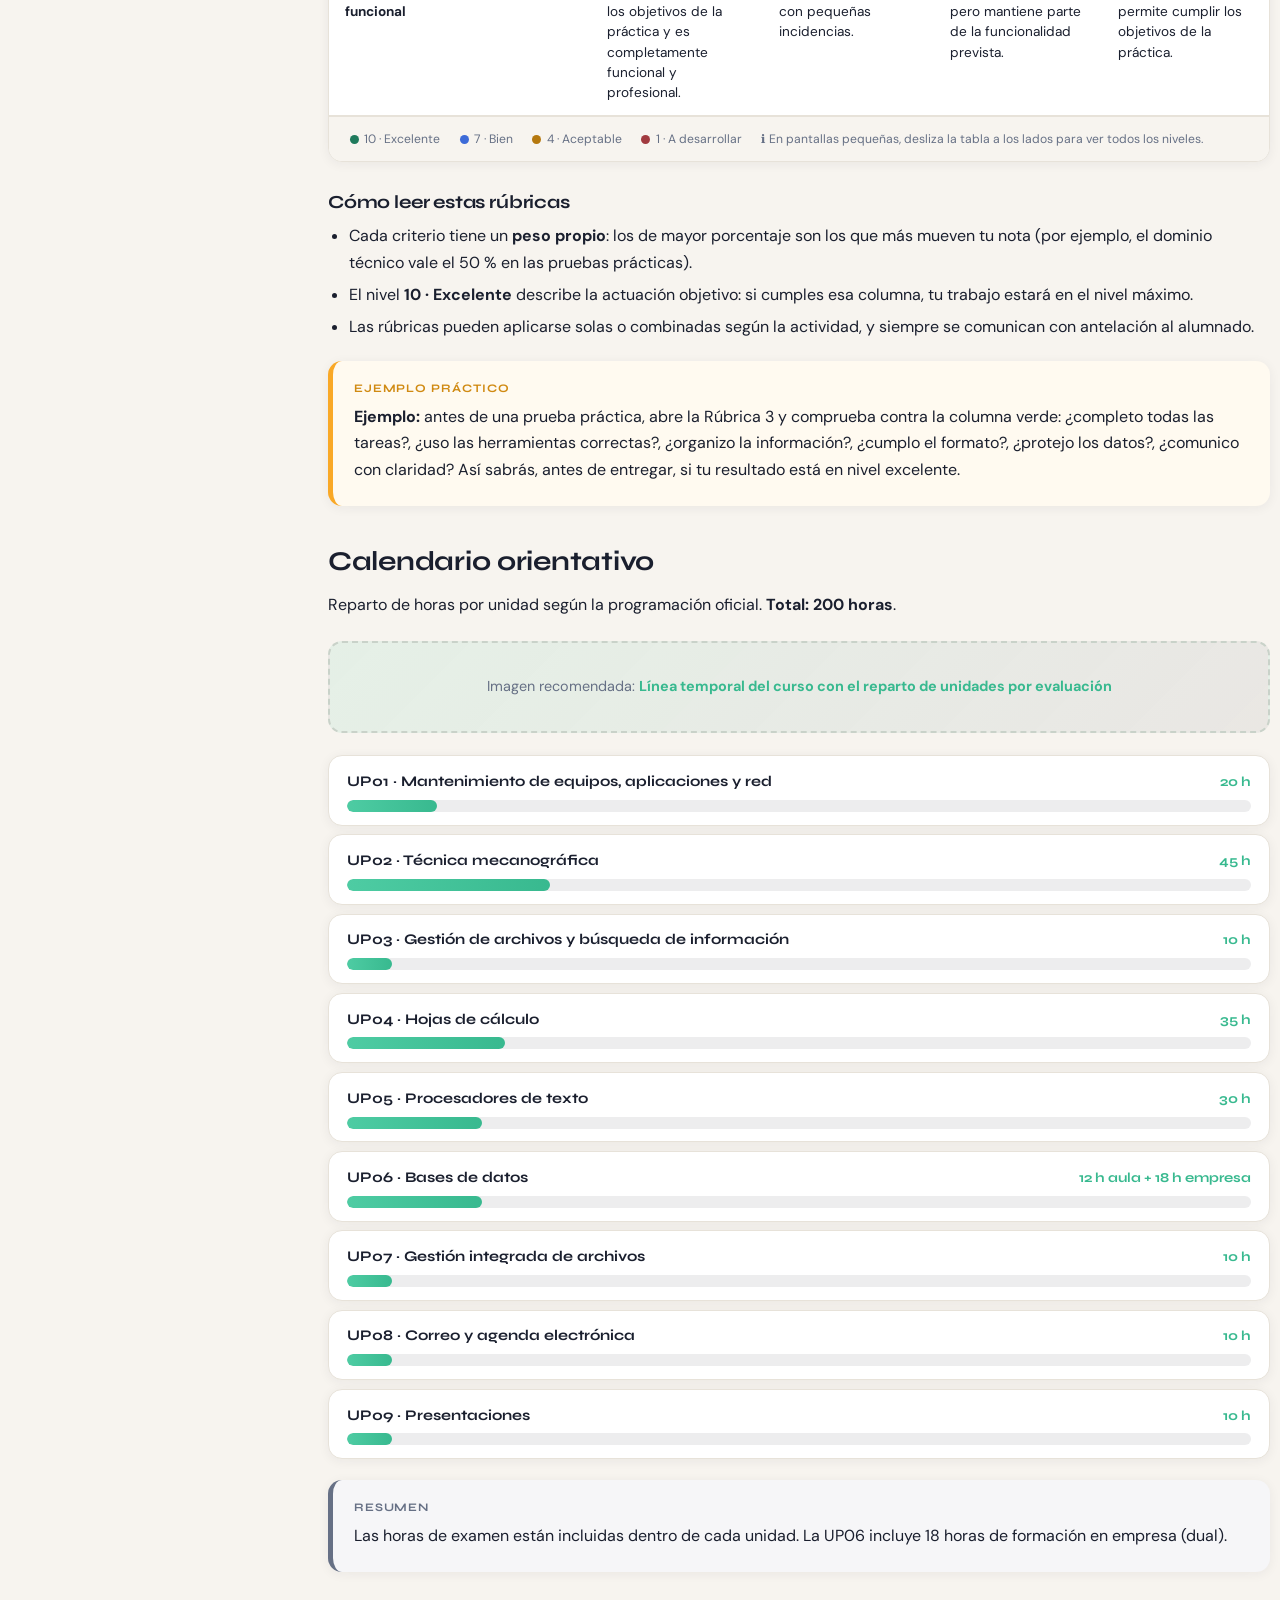
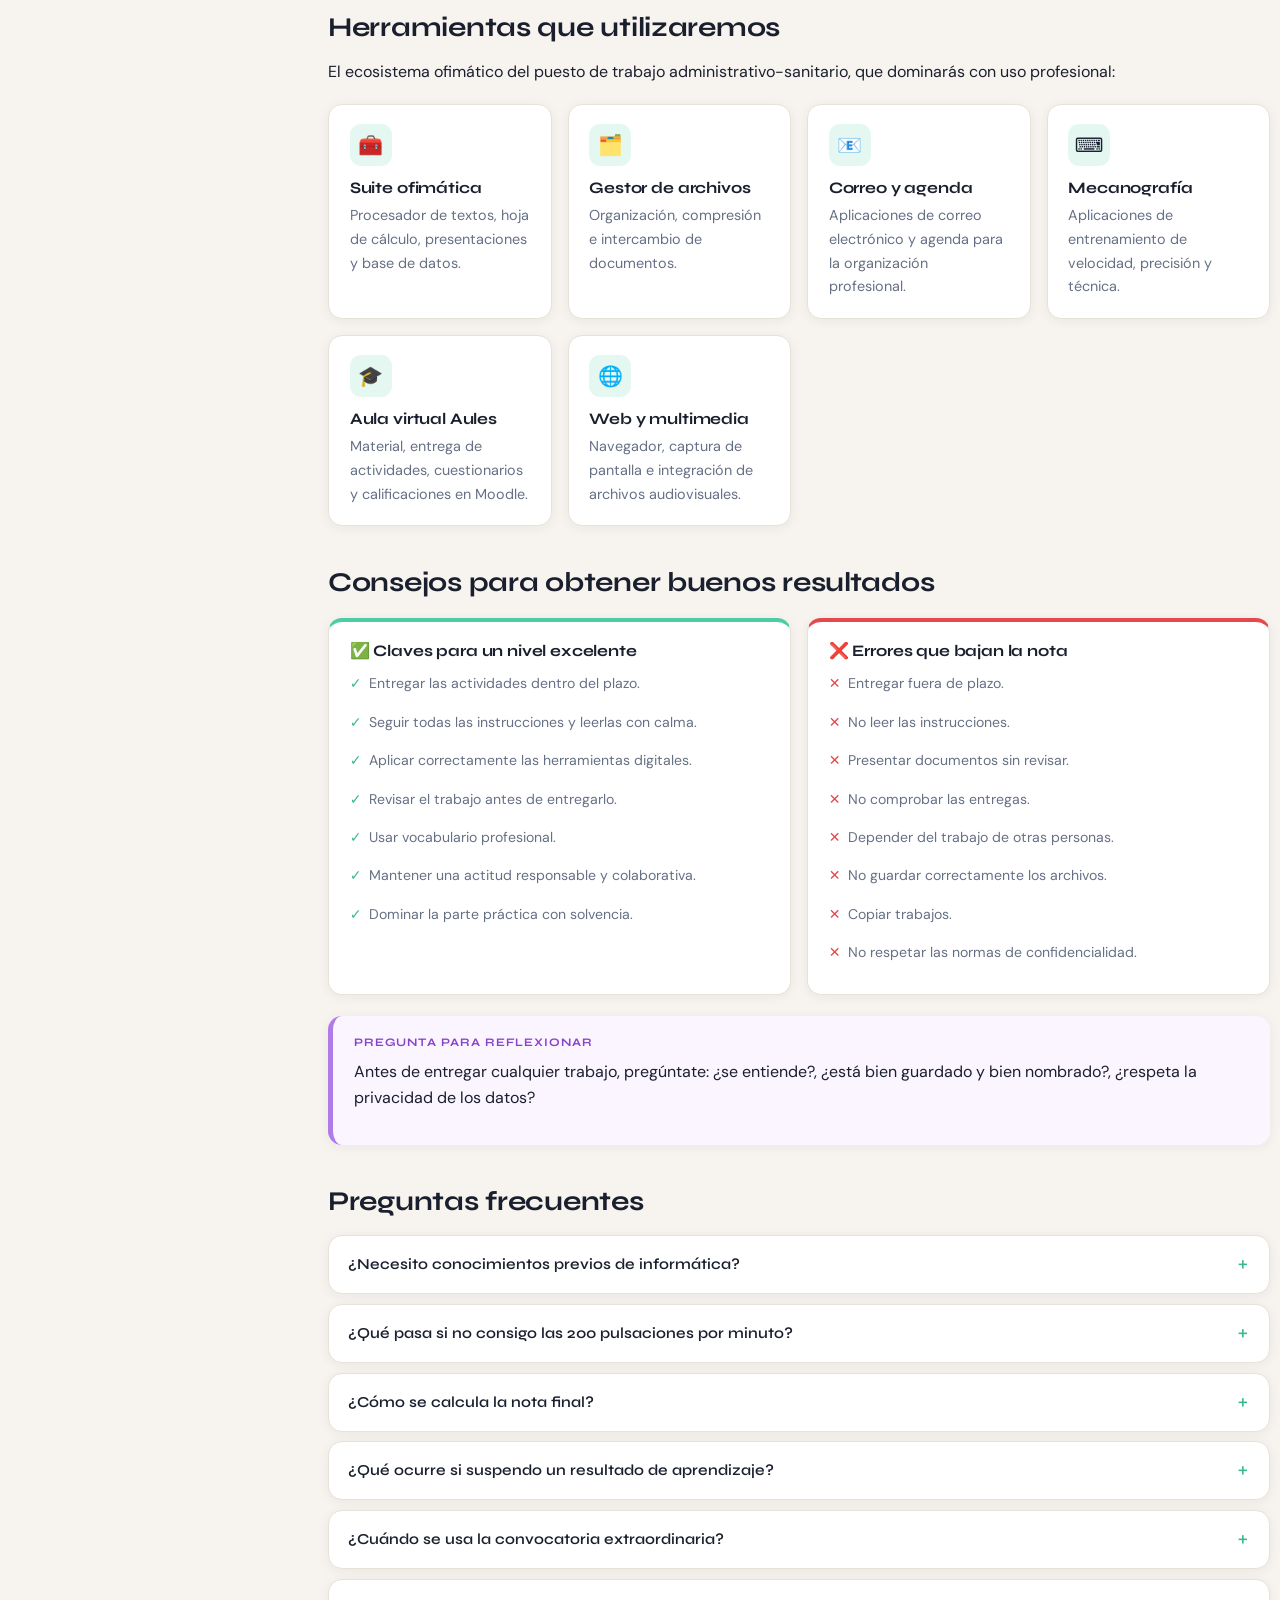
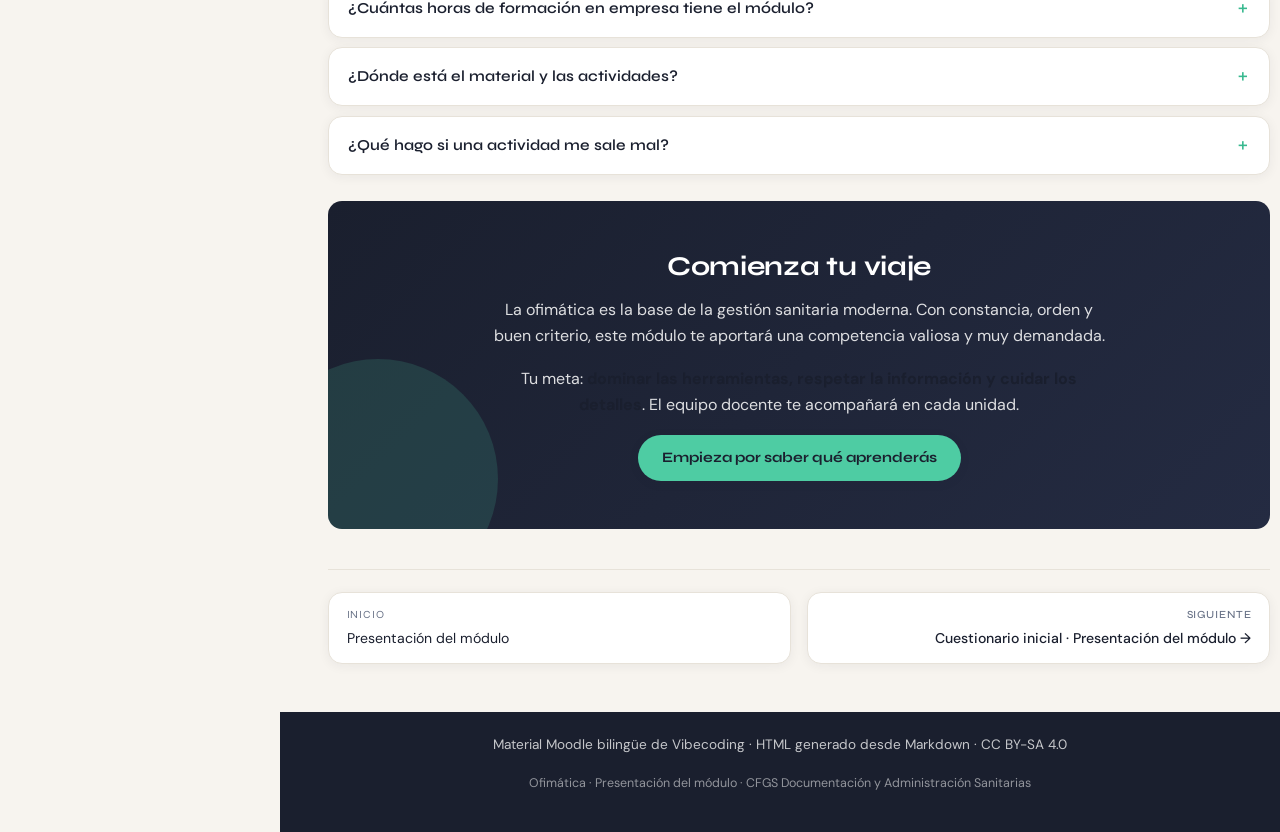
==== commit 69e69044: "Portada: imagen validada opi-portada-bienvenida sustituye al marcador" ====
--- a/index.html
+++ b/index.html
@@ -85,10 +85,10 @@
         </div>
       </section>
 
-      <!-- IMAGEN SUGERIDA: portada-bienvenida (imagen conceptual de escritorio sanitario digital) -->
-      <div class="image-placeholder image-placeholder--hero">
-        Imagen recomendada: <strong>Escritorio de trabajo ofimático en un centro sanitario</strong>
-      </div>
+      <!-- IMAGEN VALIDADA: opi-portada-bienvenida.jpeg -->
+      <figure class="image-hero">
+        <img src="images/opi-portada-bienvenida.jpeg" alt="Escritorio de trabajo ofimático en un centro sanitario con documentos, datos y correo sobre la mesa de un administrativo sanitario">
+      </figure>
 
       <div class="toc" id="toc-automatico"></div>
 
